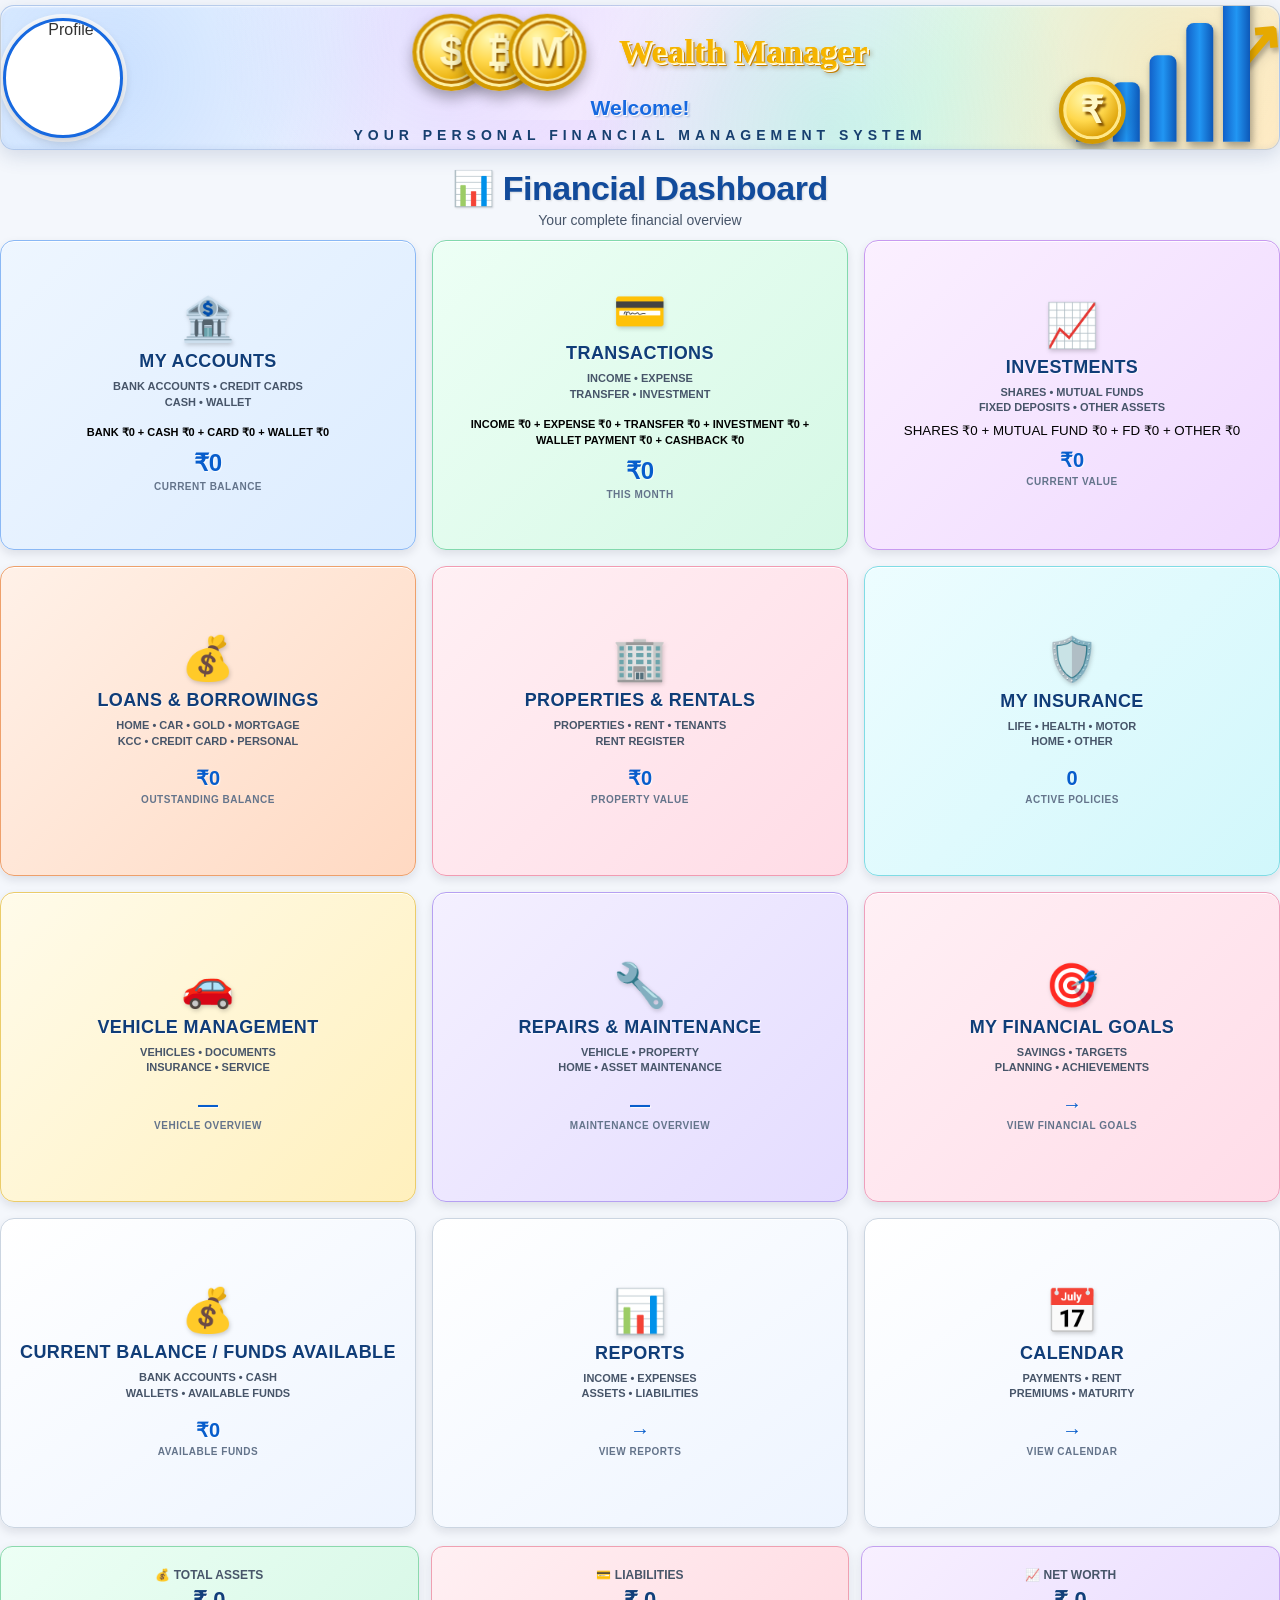
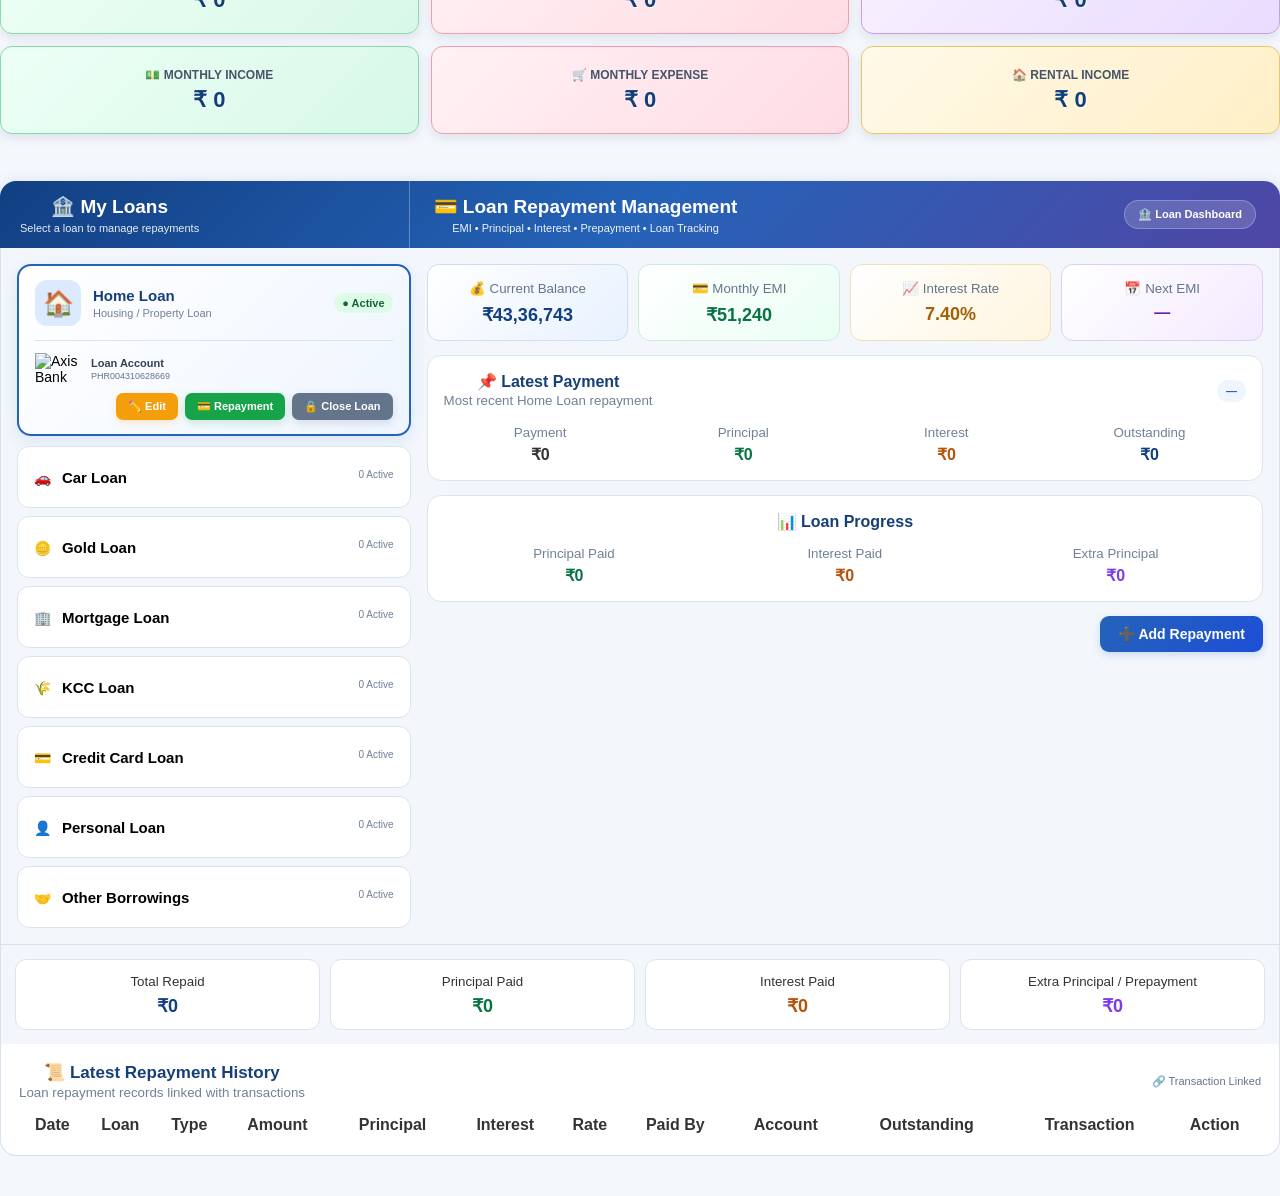
==== index.html @ 43cf67af "Fix fixed deposit transaction flow and investment UI" ====
<!DOCTYPE html>
<html lang="en">
<head>
    <meta charset="UTF-8">
    <meta name="viewport" content="width=device-width, initial-scale=1.0">
    <title>SBM Wealth Manager</title>
    <link rel="stylesheet" href="css/style.css">

    <style id="final-loan-repayment-alignment">

/* =====================================================
   FINAL LOAN REPAYMENT FORM ALIGNMENT
   ===================================================== */

#repaymentFormGrid {
    display: grid !important;
    grid-template-columns: repeat(6, minmax(0, 1fr)) !important;
    column-gap: 22px !important;
    row-gap: 18px !important;
    width: 100% !important;
    align-items: end !important;
}


/* ---------- ALL FIELDS ---------- */

#repaymentFormGrid > .loan-form-field {
    width: 100% !important;
    min-width: 0 !important;
}


/* ---------- LABEL ---------- */

#repaymentFormGrid > .loan-form-field label {
    display: block !important;
    margin-bottom: 7px !important;
    font-size: 15px !important;
    font-weight: 700 !important;
    color: #173b70 !important;
    white-space: nowrap !important;
}


/* ---------- INPUT + SELECT ---------- */

#repaymentFormGrid > .loan-form-field input,
#repaymentFormGrid > .loan-form-field select {
    width: 100% !important;
    min-height: 40px !important;
    height: 40px !important;
    box-sizing: border-box !important;
    padding: 7px 10px !important;
    font-size: 14px !important;
    border: 1px solid #b9c7d8 !important;
    border-radius: 6px !important;
    background: #ffffff !important;
}


/* =====================================================
   ROW 1
   Loan | Payment Date | EMI Due Date
   ===================================================== */

#repaymentFormGrid > .loan-form-field:nth-child(1) {
    grid-column: 1 / span 2 !important;
}

#repaymentFormGrid > .loan-form-field:nth-child(2) {
    grid-column: 3 / span 2 !important;
}

#repaymentFormGrid > .loan-form-field:nth-child(3) {
    grid-column: 5 / span 2 !important;
}


/* =====================================================
   ROW 2
   Payment Type | Amount | Paid From
   ===================================================== */

#repaymentFormGrid > .loan-form-field:nth-child(4) {
    grid-column: 1 / span 2 !important;
}

#repaymentFormGrid > .loan-form-field:nth-child(5) {
    grid-column: 3 / span 2 !important;
}

#repaymentFormGrid > .loan-form-field:nth-child(6) {
    grid-column: 5 / span 2 !important;
}


/* =====================================================
   ROW 3
   Paid By | Reference / Cheque No.
   ===================================================== */

#repaymentFormGrid > .loan-form-field:nth-child(7) {
    grid-column: 1 / span 2 !important;
}

#repaymentFormGrid > .loan-form-field:nth-child(8) {
    grid-column: 3 / span 2 !important;
}


/* =====================================================
   MOBILE
   ===================================================== */

@media (max-width: 900px) {

    #repaymentFormGrid {
        grid-template-columns: 1fr 1fr !important;
    }

    #repaymentFormGrid > .loan-form-field {
        grid-column: span 1 !important;
    }

}

</style>

</head>

<body>

    <div class="container">

<!-- ========================================= -->
<!-- MASTER SIDEBAR -->
<!-- ========================================= -->

<aside class="master-sidebar">

    <!-- LOGO / BRAND -->
    <div class="sidebar-brand">

        <div class="sidebar-logo sbm-sidebar-coins">

    <div class="sbm-coin sbm-s-coin">
        <span>$</span>
    </div>

    <div class="sbm-coin sbm-b-coin">
        <span>₿</span>
    </div>

    <div class="sbm-coin sbm-m-coin">
        <span>M</span>
        <b>↗</b>
    </div>

</div>

<div class="sidebar-title">
    WEALTH MANAGER
</div>

<div
    id="sidebarWelcomeMessage"
    class="sidebar-welcome">
    Welcome
</div>

<div class="sidebar-subtitle">
    Your Personal Financial Management System
</div>

    </div>


<!-- ========================================= -->
<!-- MASTER SIDEBAR NAVIGATION -->
<!-- ========================================= -->

<nav class="sidebar-navigation">

    <button
        type="button"
        class="sidebar-menu-item active"
        data-section="dashboard">
        🏠
        <span>Dashboard</span>
    </button>


    <button
        type="button"
        class="sidebar-menu-item"
        data-section="transactions">
        💳
        <span>Transactions</span>
    </button>


    <button
        type="button"
        class="sidebar-menu-item"
        data-section="properties">
        🏢
        <span>Properties & Rentals</span>
    </button>


    <button
        type="button"
        class="sidebar-menu-item"
        data-section="accounts">
        🏦
        <span>My Accounts</span>
    </button>


    <button
        type="button"
        class="sidebar-menu-item"
        data-section="investments">
        📈
        <span>Investments</span>
    </button>

<button type="button" class="sidebar-menu-item" data-section="loans">
    💰
    <span>Loans & Borrowings</span>
</button>

    <button
        type="button"
        class="sidebar-menu-item"
        data-section="insurance">
        🛡️
        <span>My Insurance</span>
    </button>


    <button
    type="button"
    class="sidebar-menu-item"
    data-section="vehicles">
    🚗
    <span>Vehicle Management</span>
</button>

<!-- ================================= -->
<!-- MY FINANCIAL GOALS -->
<!-- ================================= -->

<button
    type="button"
    class="sidebar-menu-item"
    data-section="financialGoals">
    🎯
    <span>My Financial Goals</span>
</button>


<button
    type="button"
    class="sidebar-menu-item"
    data-section="repairs">
    🔧
    <span>Repairs & Maintenance</span>
</button>


<!-- ================================= -->
<!-- CURRENT BALANCE / FUNDS AVAILABLE -->
<!-- ================================= -->

<button
    type="button"
    class="sidebar-menu-item"
    data-section="fundsAvailable">
    💰
    <span>Current Balance / Funds Available</span>
</button>


    <button
        type="button"
        class="sidebar-menu-item"
        data-section="reports">
        📊
        <span>Reports</span>
    </button>


    <button
        type="button"
        class="sidebar-menu-item"
        data-section="calendar">
        📅
        <span>Calendar</span>
    </button>


    <button
        type="button"
        class="sidebar-menu-item"
        data-section="settings">
        ⚙️
        <span>Settings</span>
    </button>


    <button
        type="button"
        class="sidebar-menu-item"
        data-section="profile">
        👤
        <span>Profile</span>
    </button>


    <button
        type="button"
        class="sidebar-menu-item"
        data-section="logout">
        🚪
        <span>Logout</span>
    </button>

</nav>

    <!-- DEVELOPER BRANDING -->
    <div class="sidebar-developer-branding">

        <img
            src="assets/sbm-profile.jpg"
            alt="Dr. S.B. Mishra"
            class="sidebar-developer-photo"
        >

        <div class="sidebar-developer-name">
            Developed by
        </div>

        <div class="sidebar-developer-name">
            Dr. S.B. Mishra
        </div>

        <div class="sidebar-developer-contact">
            AG-II, SGSITS, Indore-8982086150
        </div>

    </div>

</aside>


<!-- ===============================
     SBM WEALTH MANAGER HEADER
================================ -->

<div class="dashboard-profile-header">

    <!-- LEFT : USER PHOTO -->
    <div class="dashboard-user-area">
        <img
            id="dashboardUserProfilePhoto"
            class="dashboard-user-photo"
            alt="Profile">
    </div>


    <!-- CENTER : SBM LOGO + WELCOME -->
    <div class="dashboard-profile-text">

        <div class="sbm-brand-row">

            <div class="sbm-coin sbm-s-coin">
                <span>$</span>
            </div>

            <div class="sbm-coin sbm-b-coin">
                <span>₿</span>
            </div>

            <div class="sbm-coin sbm-m-coin">
                <span>M</span>
                <b>↗</b>
            </div>

            <span class="dashboard-manager-title">
                Wealth Manager
            </span>

        </div>

        <h2 id="dashboardWelcomeText">
            Welcome!
        </h2>

        <div class="dashboard-tagline">
            YOUR PERSONAL FINANCIAL MANAGEMENT SYSTEM
        </div>

    </div>


    <!-- RIGHT : FINANCIAL GROWTH GRAPHIC -->
    <div class="dashboard-financial-graphic">

        <div class="financial-arrow">↗</div>

        <div class="financial-bars">
            <span class="f-bar f-bar-1"></span>
            <span class="f-bar f-bar-2"></span>
            <span class="f-bar f-bar-3"></span>
            <span class="f-bar f-bar-4"></span>
            <span class="f-bar f-bar-5"></span>
        </div>

        <div class="financial-rupee">₹</div>

    </div>

</div>

<!-- ===============================
     TRANSACTIONS MODULE
=============================== -->

<section
    id="transactionsSection"
    class="transactions-section"
    style="display: none;">

<div class="back-to-dashboard-wrapper">
    <button type="button" class="back-to-dashboard-button">
        ← Back to Dashboard
    </button>
</div>

    <div class="transactions-module-header">

        <div>
            <h2>💳 Transactions</h2>
            <p>Income • Expenses • Transfers • Investments</p>
        </div>

    </div>

<!-- ===============================
   ADD TRANSACTION FORM
=============================== -->

<div
    id="transactionFormContainer"
    style="display: none;">

 <form id="transactionForm">

    <!-- =========================================
         MASTER TRANSACTION ENTRY GRID
         ========================================= -->

    <div class="transaction-grid-wrapper">

        <table class="transaction-entry-table">

            <thead>

                <tr>

                    <th>📅 Date</th>

                    <th>🔘 Type</th>

                    <th>📂 Category</th>

                    <th>👤 Party / Merchant / Person</th>

                    <th>📈 Investment / Asset</th>

                    <th>💰 Amount</th>

                    <th>🏦 From Account</th>

                    <th>🏦 To Account</th>

                    <th>💳 Payment Method</th>

                    <th>🔗 Linked Module</th>

                    <th>📝 Notes</th>

                    <th>⚙️ Action</th>

                </tr>

            </thead>


            <tbody id="transactionEntryBody">

                <!-- =================================
                     FIRST TRANSACTION ROW
                     ================================= -->

                <tr class="transaction-entry-row">

                    <!-- DATE -->

                    <td>

                        <input
                            type="date"
                            class="transaction-date"
                            required>

                    </td>


    <!-- =========================================
     TRANSACTION TYPE
     ========================================= -->

<td>

    <div
        class="transaction-type-wrapper"
        style="
            display: flex;
            flex-direction: column;
            align-items: stretch;
            gap: 6px;
        ">


        <!-- TRANSACTION TYPE -->

        <select
            class="transaction-type"
            required>

            <option value="">
                Select Type
            </option>

            <option value="income">
                💵 Income
            </option>

            <option value="expense">
                🛒 Expense
            </option>

            <option value="investment">
                📈 Investment
            </option>

            <option value="transfer">
                🔄 Transfer
            </option>

            <option value="wallet_payment">
                👛 Wallet Payment
            </option>

            <option value="cashback">
                🎁 Cashback
            </option>

            <!-- =================================
                 ADD NEW TRANSACTION TYPE
                 ================================= -->

            <option value="__add_new_transaction_type__">
                ➕ Add New Type
            </option>

        </select>


<!-- =================================
     ADD NEW TRANSACTION TYPE FORM
     ================================= -->

<div
    class="transaction-type-inline-form"
    style="
        display: none;
        padding: 10px;
        background: #ffffff;
        border: 1px solid #cbd5e1;
        border-radius: 8px;
        box-shadow: 0 3px 10px rgba(0,0,0,0.12);
    ">


    <!-- HEADING -->

    <div
        style="
            font-weight: 700;
            margin-bottom: 10px;
        ">

        ➕ Add New Transaction Type

    </div>


    <!-- TYPE NAME -->

    <input
        type="text"
        class="new-transaction-type-name"
        placeholder="Enter new transaction type"
        autocomplete="off"
        style="
            width: 100%;
            padding: 7px 8px;
            box-sizing: border-box;
            border: 1px solid #cbd5e1;
            border-radius: 6px;
        ">


    <!-- =================================
         ACCOUNTING BEHAVIOR
         ================================= -->

    <select
        class="new-transaction-type-behavior"
        style="
            width: 100%;
            margin-top: 8px;
            padding: 7px 8px;
            box-sizing: border-box;
            border: 1px solid #cbd5e1;
            border-radius: 6px;
        ">

        <option value="">
            Select Behavior
        </option>

        <option value="money_in_non_income">
            💰 Money In / Non-Income
        </option>

        <option value="money_out_non_expense">
            💸 Money Out / Non-Expense
        </option>

        <option value="liability">
            📥 Borrowing / Liability
        </option>

        <option value="receivable">
            📤 Lending / Receivable
        </option>

        <option value="holding">
            🏦 Holding
        </option>

        <option value="transfer">
            🔄 Transfer
        </option>

        <option value="adjustment">
            ⚙️ Adjustment
        </option>

    </select>


    <!-- =================================
         BUTTONS
         ================================= -->

    <div
        style="
            display: flex;
            gap: 6px;
            margin-top: 8px;
        ">


        <button
            type="button"
            class="save-inline-transaction-type">

            💾 Save

        </button>


        <button
            type="button"
            class="cancel-inline-transaction-type">

            ❌ Cancel

        </button>


    </div>

</div>
                    <!-- CATEGORY -->

                    <td>

                        <select
                             class="transaction-category">

                            <option value="">
                                Select Category
                            </option>

                        </select>

                        
    <!-- VEHICLE SELECTION -->

<select
    class="transaction-vehicle"
    style="
        display: none;
        width: 100%;
        margin-top: 6px;
        padding: 7px 8px;
        border: 1px solid #cbd5e1;
        border-radius: 6px;
        box-sizing: border-box;
        font-size: 13px;
    ">

    <option value="">
        🚗 Select Vehicle
    </option>

</select>
                    </td>


 <!-- =================================
     PARTY / MERCHANT / PERSON
     ================================= -->

<td>

    <div class="transaction-party-wrapper">

        <div class="transaction-party-input-wrapper">

            <input
                type="text"
                class="transaction-party"
                placeholder="Party / Merchant / Person"
                autocomplete="off">

            <div
                class="party-suggestions"
                style="display: none;">
            </div>

        </div>


        <button
            type="button"
            class="add-party-button"
            title="Add New Party">
            ➕
        </button>

    </div>

</td>

<!-- =================================
     INVESTMENT / ASSET
================================= -->

<td class="investment-asset-cell">

    <div class="transaction-investment-wrapper">

        <input
            type="text"
            class="transaction-investment"
            placeholder="Investment / Asset"
            autocomplete="off">

        <div
            class="investment-suggestions"
            style="display: none;">
        </div>

    </div>

</td>

                    <!-- AMOUNT -->

                    <td>

                        <input
                            type="number"
                            class="transaction-amount"
                            min="0"
                            step="0.01"
                            placeholder="₹ 0.00"
                            required>

                    </td>


                    <!-- FROM ACCOUNT -->

                    <td>

                        <select
                            class="transaction-from-account">

                            <option value="">
                                From Account
                            </option>

                        </select>

                    </td>


                    <!-- TO ACCOUNT -->

                    <td>

                        <select
                            class="transaction-to-account">

                            <option value="">
                                To Account
                            </option>

                        </select>

                    </td>


                    <!-- PAYMENT METHOD -->

                    <td>

                        <select
                            class="transaction-payment-method">

                            <option value="">
                                Payment Method
                            </option>

                            <option value="bank_transfer">
                                🏦 Bank Transfer
                            </option>

                            <option value="upi">
                                📱 UPI
                            </option>

                            <option value="cash">
                                💵 Cash
                            </option>

                            <option value="credit_card">
                                💳 Credit Card
                            </option>

                            <option value="debit_card">
                                💳 Debit Card
                            </option>

                            <option value="cheque">
                                🧾 Cheque
                            </option>

                            <option value="wallet">
                                👛 Wallet
                            </option>

                        </select>

                    </td>


                    <!-- LINKED MODULE -->

                    <td>

                        <select
                            class="transaction-linked-module">

                            <option value="">
                                None
                            </option>

                            <option value="home_loan">
                                🏠 Home Loan
                            </option>

                            <option value="fixed_deposit">
                                🏦 Fixed Deposit
                            </option>

                            <option value="shares">
                                📈 Shares
                            </option>

                            <option value="sip">
                                📊 SIP / Mutual Fund
                            </option>

                            <option value="rental">
                                🏠 Rental
                            </option>

                            <option value="credit_card">
                                💳 Credit Card
                            </option>

                        </select>

                    </td>


                    <!-- NOTES -->

                    <td>

                        <input
                            type="text"
                            class="transaction-notes"
                            placeholder="Notes">

                    </td>


                    <!-- ACTION -->

                    <td>

                        <div class="transaction-row-actions">

                            <button
                                type="button"
                                class="edit-transaction-button"
                                title="Edit">
                                ✏️
                            </button>

                            <button
                                type="button"
                                class="delete-transaction-button"
                                title="Delete">
                                🗑️
                            </button>

                        </div>

                    </td>

                </tr>

            </tbody>

        </table>

    </div>


  <!-- =========================================
         ADD NEW ENTRY
  ========================================= -->

    <div class="transaction-entry-controls">

        <button
            type="button"
            id="newTransactionEntryButton">
            ➕ New Entry
        </button>

    </div>


    <!-- =========================================
         ADD NEW CATEGORY
         ========================================= -->

    <div class="transaction-category-controls">

        <button
            type="button"
            id="addCategoryButton">
            ➕ Add New Category
        </button>

    </div>


  <!-- =========================================
     ADD NEW CATEGORY FORM
     ========================================= -->

<div
    id="categoryFormContainer"
    style="display: none;">

    <div class="form-group">

        <label for="newCategoryName">
            📂 Category Name
        </label>

        <input
            type="text"
            id="newCategoryName"
            placeholder="Enter category name">

    </div>


    <div class="form-group">

        <label for="newCategoryType">
            🔘 Transaction Type
        </label>

        <select id="newCategoryType">

            <option value="">
                Select Transaction Type
            </option>

            <option value="income">
                💵 Income
            </option>

            <option value="expense">
                🛒 Expense
            </option>

            <option value="investment">
                📈 Investment
            </option>

            <option value="transfer">
                🔄 Transfer
            </option>

            <option value="wallet_payment">
                👛 Wallet Payment
            </option>

            <option value="cashback">
                🎁 Cashback
            </option>

            <!-- =================================
                 CUSTOM TRANSACTION TYPES
                 ================================= -->

            <!--
                Custom Transaction Types
                JavaScript से यहाँ add होंगे
            -->

        </select>

    </div>


    <div class="form-actions">

        <button
            type="button"
            id="saveCategoryButton">

            💾 Save Category

        </button>


        <button
            type="button"
            id="cancelCategoryButton">

            ❌ Cancel

        </button>

    </div>

</div>

 <!-- =========================================
     ADD NEW TRANSACTION TYPE FORM
     ========================================= -->

<div
    id="transactionTypeFormContainer"
    style="
        display: none;
        position: fixed;
        top: 90px;
        right: 25px;
        width: 320px;
        padding: 18px;
        background: #ffffff;
        border: 1px solid #cbd5e1;
        border-radius: 12px;
        box-shadow: 0 8px 25px rgba(0,0,0,0.18);
        z-index: 9999;
        box-sizing: border-box;
    ">


    <!-- HEADING -->

    <h3
        style="
            margin: 0 0 15px 0;
            font-size: 18px;
            font-weight: 700;
        ">

        ➕ Add New Transaction Type

    </h3>


    <!-- INPUT -->

    <div class="form-group">

        <label
            for="newTransactionTypeName"
            style="
                display: block;
                margin-bottom: 7px;
                font-weight: 600;
            ">

            Transaction Type Name

        </label>


        <input
            type="text"
            id="newTransactionTypeName"
            placeholder="Enter new transaction type"
            autocomplete="off"
            style="
                width: 100%;
                padding: 9px 10px;
                border: 1px solid #cbd5e1;
                border-radius: 7px;
                box-sizing: border-box;
            ">

    </div>


    <!-- BUTTONS -->

    <div
        class="form-actions"
        style="
            display: flex;
            gap: 10px;
            margin-top: 15px;
        ">


        <button
            type="button"
            id="saveTransactionTypeButton">

            💾 Save Type

        </button>


        <button
            type="button"
            id="cancelTransactionTypeButton">

            ❌ Cancel

        </button>


    </div>


</div>

    <!-- =========================================
     TRANSACTION HISTORY
     ========================================= -->

<section
    id="transactionHistorySection"
    class="transaction-history-section">

    <div class="transaction-history-header">

        <h2>
            📋 Transaction History
        </h2>

        <span id="transactionHistoryCount">
            0 Transactions
        </span>

    </div>


    <div class="transaction-history-table-wrapper">

        <table
            class="transaction-history-table">

            <thead>

                <tr>

                    <th>📅 Date</th>

                    <th>🔘 Type</th>

                    <th>📂 Category</th>

                    <th>👤 Party / Merchant / Person</th>

                    <th>📈 Investment / Asset</th>

                    <th>💰 Amount</th>

                    <th>🏦 From Account</th>

                    <th>🏦 To Account</th>

                    <th>💳 Payment Method</th>

                    <th>🔗 Linked Module</th>

                    <th>📝 Notes</th>
                    
                    <th>⚙️ Action</th>

                </tr>

            </thead>


            <tbody id="transactionHistoryBody">

            </tbody>

        </table>


        <div
            id="noTransactionHistoryMessage"
            class="no-transaction-history-message">

            अभी कोई Transaction Saved नहीं है।

        </div>

    </div>

</section>

    <!-- =========================================
     ADD NEW PARTY FORM
     ========================================= -->

<div
    id="partyFormContainer"
    style="display: none;">

    <div class="form-group">

        <label for="newPartyName">
            👤 Party / Merchant / Person Name
        </label>

        <input
            type="text"
            id="newPartyName"
            placeholder="Enter party / merchant / person name">

    </div>


    <div class="form-group">

        <label for="newPartyType">
            🔘 Party Type
        </label>

        <select id="newPartyType">

            <option value="">
                Select Party Type
            </option>

            <option value="person">
                👤 Person
            </option>

            <option value="merchant">
                🛒 Merchant
            </option>

            <option value="company">
                🏢 Company
            </option>

            <option value="tenant">
                🏠 Tenant
            </option>

            <option value="family">
                👨‍👩‍👧 Family Member
            </option>

            <option value="bank">
                🏦 Bank / Financial Institution
            </option>

            <option value="other">
                📌 Other
            </option>

        </select>

    </div>


    <div class="form-group">

        <label for="newPartyNotes">
            📝 Notes
        </label>

        <input
            type="text"
            id="newPartyNotes"
            placeholder="Optional notes">

    </div>


    <div class="form-actions">

        <button
            type="button"
            id="savePartyButton">
            💾 Save Party
        </button>

        <button
            type="button"
            id="cancelPartyButton">
            ❌ Cancel
        </button>

    </div>

</div>

    <!-- =========================================
         FORM ACTIONS
         ========================================= -->

    <div class="transaction-main-actions">

        <button
            type="submit"
            id="saveAllTransactionsButton">
            💾 Save All Transactions
        </button>

        <button
            type="button"
            id="cancelTransactionButton">
            ❌ Cancel
        </button>

        
    </div>

</form>

</div>

</section>

<!-- =========================================================
     MASTER DASHBOARD — INFOGRAPHIC MODULE CARDS
     ========================================================= -->

<div id="masterDashboard" class="master-dashboard">

    <div class="master-dashboard-header">
        <h1>📊 Financial Dashboard</h1>
        <p>Your complete financial overview</p>
    </div>


    <div class="master-module-grid">

        <!-- ACCOUNTS -->
        <button type="button"
                class="master-module-card"
                data-section="accounts">

            <div class="module-big-icon">🏦</div>

            <div class="module-card-title">
                MY ACCOUNTS
            </div>

            <div class="module-card-subtitle">
                BANK ACCOUNTS • CREDIT CARDS<br>
                CASH • WALLET
            </div>

<!-- Compact Account Summary -->
<div
    class="account-dashboard-summary"
    id="dashboardAccountsSummary">

    <span id="dashboardAccountsCompactValue">
        BANK ₹0 + CASH ₹0 + CARD ₹0 + WALLET ₹0
    </span>

</div>

<!-- Total Balance -->
<div
    class="module-card-value account-dashboard-total"
    id="dashboardAccountsBalance">

    ₹0

</div>

<div class="module-card-label">
    CURRENT BALANCE
</div>
        </button>


        <!-- TRANSACTIONS -->
        <button type="button"
                class="master-module-card"
                data-section="transactions">

            <div class="module-big-icon">💳</div>

            <div class="module-card-title">
                TRANSACTIONS
            </div>

            <div class="module-card-subtitle">
                INCOME • EXPENSE<br>
                TRANSFER • INVESTMENT
            </div>

<div
    class="transaction-dashboard-summary"
    id="dashboardTransactionsSummary">

    <span id="dashboardTransactionsCompactValue">
        INCOME ₹0 + EXPENSE ₹0 + TRANSFER ₹0 + INVESTMENT ₹0 + WALLET PAYMENT ₹0 + CASHBACK ₹0
    </span>

</div>

<div class="module-card-value transaction-dashboard-total" id="dashboardTransactionsValue">
    ₹0
</div>

<div class="module-card-label">
    THIS MONTH
</div>

        </button>


        <!-- INVESTMENTS -->
        <button type="button"
                class="master-module-card"
                data-section="investments">

            <div class="module-big-icon">📈</div>

            <div class="module-card-title">
                INVESTMENTS
            </div>

            <div class="module-card-subtitle">
                SHARES • MUTUAL FUNDS<br>
                FIXED DEPOSITS • OTHER ASSETS
            </div>

            <div
    class="investment-dashboard-summary"
    id="dashboardInvestmentsCompactValue">
    SHARES ₹0 + MUTUAL FUND ₹0 + FD ₹0 + OTHER ₹0
</div>

<div
    class="module-card-value"
    id="dashboardInvestmentsValue">
    ₹0
</div>

            <div class="module-card-label">
                CURRENT VALUE
            </div>

        </button>

<!-- LOANS & BORROWINGS -->
<button
    type="button"
    class="master-module-card"
    data-section="loans">

    <div class="module-big-icon">💰</div>

    <div class="module-card-title">
        LOANS & BORROWINGS
    </div>

    <div class="module-card-subtitle">
        HOME • CAR • GOLD • MORTGAGE<br>
        KCC • CREDIT CARD • PERSONAL
    </div>

    <div class="module-card-value"
         id="dashboardLoansValue">
        ₹0
    </div>

    <div class="module-card-label">
        OUTSTANDING BALANCE
    </div>

</button>

        <!-- PROPERTIES -->
        <button type="button"
                class="master-module-card"
                data-section="properties">

            <div class="module-big-icon">🏢</div>

            <div class="module-card-title">
                PROPERTIES & RENTALS
            </div>

            <div class="module-card-subtitle">
                PROPERTIES • RENT • TENANTS<br>
                RENT REGISTER
            </div>

            <div class="module-card-value"
                 id="dashboardPropertyValue">
                ₹0
            </div>

            <div class="module-card-label">
                PROPERTY VALUE
            </div>

        </button>


        <!-- INSURANCE -->
        <button type="button"
                class="master-module-card"
                data-section="insurance">

            <div class="module-big-icon">🛡️</div>

            <div class="module-card-title">
                MY INSURANCE
            </div>

            <div class="module-card-subtitle">
                LIFE • HEALTH • MOTOR<br>
                HOME • OTHER
            </div>

            <div class="module-card-value"
                 id="dashboardInsuranceValue">
                0
            </div>

            <div class="module-card-label">
                ACTIVE POLICIES
            </div>

        </button>


        <!-- VEHICLES -->
        <button type="button"
                class="master-module-card"
                data-section="vehicles">

            <div class="module-big-icon">🚗</div>

            <div class="module-card-title">
                VEHICLE MANAGEMENT
            </div>

            <div class="module-card-subtitle">
                VEHICLES • DOCUMENTS<br>
                INSURANCE • SERVICE
            </div>

            <div class="module-card-value">
                —
            </div>

            <div class="module-card-label">
                VEHICLE OVERVIEW
            </div>

        </button>


        <!-- REPAIRS -->
        <button type="button"
                class="master-module-card"
                data-section="repairs">

            <div class="module-big-icon">🔧</div>

            <div class="module-card-title">
                REPAIRS & MAINTENANCE
            </div>

            <div class="module-card-subtitle">
                VEHICLE • PROPERTY<br>
                HOME • ASSET MAINTENANCE
            </div>

            <div class="module-card-value">
                —
            </div>

            <div class="module-card-label">
                MAINTENANCE OVERVIEW
            </div>

        </button>



<!-- ========================================= -->
<!-- MY FINANCIAL GOALS -->
<!-- ========================================= -->

<button type="button"
        class="master-module-card"
        data-section="financialGoals">

    <div class="module-big-icon">🎯</div>

    <div class="module-card-title">
        MY FINANCIAL GOALS
    </div>

    <div class="module-card-subtitle">
        SAVINGS • TARGETS<br>
        PLANNING • ACHIEVEMENTS
    </div>

    <div class="module-card-value">
        →
    </div>

    <div class="module-card-label">
        VIEW FINANCIAL GOALS
    </div>

</button>

<!-- ========================================= -->
<!-- CURRENT BALANCE / FUNDS AVAILABLE -->
<!-- ========================================= -->

<button type="button"
        class="master-module-card"
        data-section="fundsAvailable">

    <div class="module-big-icon">💰</div>

    <div class="module-card-title">
        CURRENT BALANCE / FUNDS AVAILABLE
    </div>

    <div class="module-card-subtitle">
        BANK ACCOUNTS • CASH<br>
        WALLETS • AVAILABLE FUNDS
    </div>

<div
    class="module-card-value"
    id="dashboardFundsAvailableValue">
    ₹0
</div>

<div class="module-card-label">
    AVAILABLE FUNDS
</div>

</button>

        <!-- REPORTS -->
        <button type="button"
                class="master-module-card"
                data-section="reports">

            <div class="module-big-icon">📊</div>

            <div class="module-card-title">
                REPORTS
            </div>

            <div class="module-card-subtitle">
                INCOME • EXPENSES<br>
                ASSETS • LIABILITIES
            </div>

            <div class="module-card-value">
                →
            </div>

            <div class="module-card-label">
                VIEW REPORTS
            </div>

        </button>


        <!-- CALENDAR -->
        <button type="button"
                class="master-module-card"
                data-section="calendar">

            <div class="module-big-icon">📅</div>

            <div class="module-card-title">
                CALENDAR
            </div>

            <div class="module-card-subtitle">
                PAYMENTS • RENT<br>
                PREMIUMS • MATURITY
            </div>

            <div class="module-card-value">
                →
            </div>

            <div class="module-card-label">
                VIEW CALENDAR
            </div>

        </button>

    </div>


    <!-- FINANCIAL SUMMARY -->
    <div class="master-financial-summary">

        <div class="master-summary-card">
            <span>💰 TOTAL ASSETS</span>
            <strong id="totalAssetsAmount">₹ 0</strong>
        </div>

        <div class="master-summary-card">
            <span>💳 LIABILITIES</span>
            <strong id="totalLiabilitiesAmount">₹ 0</strong>
        </div>

        <div class="master-summary-card">
            <span>📈 NET WORTH</span>
            <strong id="netWorthAmount">₹ 0</strong>
        </div>

        <div class="master-summary-card">
            <span>💵 MONTHLY INCOME</span>
            <strong id="monthlyIncomeAmount">₹ 0</strong>
        </div>

        <div class="master-summary-card">
            <span>🛒 MONTHLY EXPENSE</span>
            <strong id="monthlyExpensesAmount">₹ 0</strong>
        </div>

        <div class="master-summary-card">
            <span>🏠 RENTAL INCOME</span>
            <strong id="rentalIncomeAmount">₹ 0</strong>
        </div>

    </div>

</div>

<!-- ========================================= -->
<!-- VEHICLE MANAGEMENT MODULE -->
<!-- ========================================= -->

<section id="vehiclesSection"
         class="vehicles-section"
         style="display: none;">

    <div class="back-to-dashboard-wrapper">

    <!-- BACK TO DASHBOARD -->

    <button type="button"
            class="back-to-dashboard-button">
        ← Back to Dashboard
    </button>


    <!-- BACK TO VEHICLE MANAGEMENT -->

    <button type="button"
            id="backToVehicleManagementButton"
            class="back-to-vehicle-management-button"
            style="display: none;">
        ← Back to Vehicle Management
    </button>

</div>

    <div class="section-header vehicles-section-header">

        <div class="section-title-area">

            <h2>🚗 Vehicle Management</h2>

            <p>
                Manage vehicles, documents, insurance,
                service & expenses
            </p>

        </div>

        <div class="section-header-buttons">

            <button type="button"
                    id="vehicleSummaryButton"
                    class="section-summary-button">
                📊 Vehicle Summary
            </button>

            <button type="button"
                    id="addVehicleButton"
                    class="add-module-button">
                ➕ Add Vehicle
            </button>

            <button type="button"
                    id="viewAllVehiclesButton"
                    class="view-module-button">
                View All Vehicles →
            </button>

        </div>

    </div>

    <!-- VEHICLE SUMMARY -->

    <div id="vehicleSummary"
         class="vehicle-summary"
         style="display: none;">

    </div>


    <!-- VEHICLE CARDS -->

<div id="vehicleTypeGrid"
     class="vehicle-type-grid">

     <!-- ================= BIKE / TWO WHEELER SUMMARY ================= -->

<div class="vehicle-detail-card vehicle-summary-card bike-summary-card">

    <!-- CARD HEADER -->
    <div class="vehicle-card-header">

        <div class="vehicle-card-icon">
            🏍️
        </div>

        <div class="vehicle-card-heading">

            <div class="vehicle-type-title">
                BIKE / TWO WHEELER
            </div>

            <div class="vehicle-type-subtitle">
                Motorcycle • Scooter • Moped
            </div>

        </div>

        <div class="vehicle-summary-total">

            <span>
                🏍️ Total Vehicles
            </span>

            <strong id="bikeTotalVehicles">
                0
            </strong>

        </div>

    </div>


    <!-- SUMMARY METRICS -->
    <div class="vehicle-metrics-grid">

        <div class="vehicle-metric">
            <span>💰 Total Purchase Cost</span>
            <strong id="bikeTotalPurchaseCost">
                ₹0
            </strong>
        </div>


        <div class="vehicle-metric">
            <span>🛡️ Total Current Value</span>
            <strong id="bikeTotalCurrentValue">
                ₹0
            </strong>
        </div>


        <div class="vehicle-metric">
            <span>🔧 Operational Expense</span>
            <strong id="bikeTotalOperationalExpense">
                ₹0
            </strong>
        </div>


        <div class="vehicle-metric">
            <span>📅 Latest Purchase</span>
            <strong id="bikeLatestPurchaseDate">
                —
            </strong>
        </div>


        <div class="vehicle-metric">
            <span>📄 Nearest RC Expiry</span>
            <strong id="bikeNearestRCExpiry">
                —
            </strong>
        </div>


        <div class="vehicle-metric">
            <span>☂️ Insurance Due</span>
            <strong id="bikeInsuranceDue">
                —
            </strong>
        </div>

    </div>


    <!-- VEHICLE DETAILS TABLE -->
    <div class="vehicle-summary-table-wrapper">

        <table class="vehicle-summary-table">

            <thead>

                <tr>

                    <th>#</th>

                    <th>
                        Make & Model
                    </th>

                    <th>
                        Registration
                    </th>

                    <th>
                        Purchase On
                    </th>

                    <th>
                        RC Valid Upto
                    </th>

                    <th>
                        Insurance Upto
                    </th>

                    <th>
                        Renewal Due
                    </th>

                    <th>
                        Service Due
                    </th>

                    <th>
    View Details
</th>

                </tr>

            </thead>


            <tbody id="bikeVehicleSummaryBody">

                <tr>

                    <td colspan="8">
                        No Bike / Two Wheeler added yet.
                    </td>

                </tr>

            </tbody>

        </table>

    </div>


    <!-- MOTIVATIONAL / SAFETY QUOTE -->
    <div class="vehicle-summary-quote">

        🛣️
        <span>
            “Safe driving today means a safer journey tomorrow.”
        </span>

    </div>

</div>


    <!-- ================= CAR ================= -->

    <div class="vehicle-detail-card">

        <div class="vehicle-card-header">
            <div class="vehicle-card-icon">🚗</div>

            <div class="vehicle-card-heading">
                <div class="vehicle-type-title">CAR</div>
                <div class="vehicle-type-subtitle">
                    Personal • Family • Business
                </div>
            </div>

            <button type="button"
                    class="vehicle-view-details-button">
                View Details →
            </button>
        </div>


        <div class="vehicle-metrics-grid">

            <div class="vehicle-metric">
                <span>🚗 Total Vehicles</span>
                <strong>0</strong>
            </div>

            <div class="vehicle-metric">
                <span>📅 Purchase Date</span>
                <strong>—</strong>
            </div>

            <div class="vehicle-metric">
                <span>📄 RC Expiry</span>
                <strong>—</strong>
            </div>

            <div class="vehicle-metric">
                <span>💰 Total Cost</span>
                <strong>₹0</strong>
            </div>

            <div class="vehicle-metric">
                <span>🛡️ Total IDV</span>
                <strong>₹0</strong>
            </div>

            <div class="vehicle-metric">
                <span>☂️ Insurance Due</span>
                <strong>—</strong>
            </div>

        </div>


        <div class="vehicle-operational-expense">

            <div>
                <span>🔧 Total Operational Exp.</span>

                <small>
                    Insurance, Fuel, Maintenance, Challans, Other Exp.
                </small>
            </div>

            <strong>₹0</strong>

        </div>

    </div>

    <!-- ================= SUV / MUV ================= -->

    <div class="vehicle-detail-card">

        <div class="vehicle-card-header">
            <div class="vehicle-card-icon">🚙</div>

            <div class="vehicle-card-heading">
                <div class="vehicle-type-title">
                    SUV / MUV
                </div>

                <div class="vehicle-type-subtitle">
                    SUV • MUV • Utility
                </div>
            </div>

            <button type="button"
                    class="vehicle-view-details-button">
                View Details →
            </button>
        </div>


        <div class="vehicle-metrics-grid">

            <div class="vehicle-metric">
                <span>🚙 Total Vehicles</span>
                <strong>0</strong>
            </div>

            <div class="vehicle-metric">
                <span>📅 Purchase Date</span>
                <strong>—</strong>
            </div>

            <div class="vehicle-metric">
                <span>📄 RC Expiry</span>
                <strong>—</strong>
            </div>

            <div class="vehicle-metric">
                <span>💰 Total Cost</span>
                <strong>₹0</strong>
            </div>

            <div class="vehicle-metric">
                <span>🛡️ Total IDV</span>
                <strong>₹0</strong>
            </div>

            <div class="vehicle-metric">
                <span>☂️ Insurance Due</span>
                <strong>—</strong>
            </div>

        </div>


        <div class="vehicle-operational-expense">

            <div>
                <span>🔧 Total Operational Exp.</span>

                <small>
                    Insurance, Fuel, Maintenance, Challans, Other Exp.
                </small>
            </div>

            <strong>₹0</strong>

        </div>

    </div>


    <!-- ================= COMMERCIAL ================= -->

    <div class="vehicle-detail-card">

        <div class="vehicle-card-header">
            <div class="vehicle-card-icon">🚚</div>

            <div class="vehicle-card-heading">
                <div class="vehicle-type-title">
                    COMMERCIAL
                </div>

                <div class="vehicle-type-subtitle">
                    Goods • Transport • Business
                </div>
            </div>

            <button type="button"
                    class="vehicle-view-details-button">
                View Details →
            </button>
        </div>


        <div class="vehicle-metrics-grid">

            <div class="vehicle-metric">
                <span>🚚 Total Vehicles</span>
                <strong>0</strong>
            </div>

            <div class="vehicle-metric">
                <span>📅 Purchase Date</span>
                <strong>—</strong>
            </div>

            <div class="vehicle-metric">
                <span>📄 RC Expiry</span>
                <strong>—</strong>
            </div>

            <div class="vehicle-metric">
                <span>💰 Total Cost</span>
                <strong>₹0</strong>
            </div>

            <div class="vehicle-metric">
                <span>🛡️ Total IDV</span>
                <strong>₹0</strong>
            </div>

            <div class="vehicle-metric">
                <span>☂️ Insurance Due</span>
                <strong>—</strong>
            </div>

        </div>


        <div class="vehicle-operational-expense">

            <div>
                <span>🔧 Total Operational Exp.</span>

                <small>
                    Insurance, Fuel, Maintenance, Challans, Other Exp.
                </small>
            </div>

            <strong>₹0</strong>

        </div>

    </div>

</div>
    


    <!-- =========================================
     ADD / EDIT VEHICLE FORM
     ========================================= -->

<div id="vehicleFormContainer"
     style="display: none;">

    <div class="vehicle-form-card">

        <!-- FORM HEADER -->

        <div class="vehicle-form-header">

            <div>
                <h3>➕ Add Vehicle</h3>

                <p>
                    Add vehicle, RC and insurance details
                </p>
            </div>

        </div>

        <!-- VEHICLE PHOTO -->
<div class="vehicle-photo-upload-section">

    <div class="vehicle-photo-upload-header">
        <span>📷 Vehicle Photo</span>
        <small>Upload vehicle image</small>
    </div>

    <div class="vehicle-photo-upload-content">

        <div class="vehicle-photo-preview" id="vehicleImagePreview">
            <span>🚗</span>
            <p>No photo selected</p>
        </div>

        <div class="vehicle-photo-upload-controls">

            <label for="vehicleImageInput" class="vehicle-photo-upload-button">
                📷 Choose Photo
            </label>

            <input
                type="file"
                id="vehicleImageInput"
                accept="image/jpeg,image/png,image/webp"
                style="display:none;"
            >

            <p class="vehicle-photo-upload-hint">
                JPG, PNG or WEBP • Recommended: clear vehicle photo
            </p>

        </div>

    </div>

</div>

        <!-- =================================
             BASIC VEHICLE DETAILS
             ================================= -->

        <div class="vehicle-form-section">

            <h4>🚗 Basic Vehicle Details</h4>

            <div class="vehicle-form-grid">

                <div class="vehicle-form-field">

                    <label>
                        Registration Number *
                    </label>

                    <input
                        type="text"
                        id="vehicleRegistrationNumber"
                        placeholder="e.g. MP09BS8798"
                    >

                </div>


                <div class="vehicle-form-field">

                    <label>
                        Vehicle Type *
                    </label>

                    <select id="vehicleType">

                        <option value="">
                            Select Vehicle Type
                        </option>

                        <option value="Car">
                            🚗 Car
                        </option>

                        <option value="Bike / Two Wheeler">
                            🏍️ Bike / Two Wheeler
                        </option>

                        <option value="SUV / MUV">
                            🚙 SUV / MUV
                        </option>

                        <option value="Commercial">
                            🚚 Commercial
                        </option>

                        <option value="Other">
                            Other
                        </option>

                    </select>

                </div>


                <div class="vehicle-form-field">

                    <label>
                        Manufacturer
                    </label>

                    <input
                        type="text"
                        id="vehicleManufacturer"
                        placeholder="e.g. TVS MOTOR COMPANY LTD"
                    >

                </div>


                <div class="vehicle-form-field">

                    <label>
                        Model
                    </label>

                    <input
                        type="text"
                        id="vehicleModel"
                        placeholder="e.g. TVS RONIN"
                    >

                </div>


                <div class="vehicle-form-field">

                    <label>
                        Colour
                    </label>

                    <input
                        type="text"
                        id="vehicleColour"
                        placeholder="e.g. Pearl White"
                    >

                </div>


                <div class="vehicle-form-field">

                    <label>
                        Body Type
                    </label>

                    <input
                        type="text"
                        id="vehicleBodyType"
                        placeholder="e.g. Solo with Pillion"
                    >

                </div>


                <div class="vehicle-form-field">

                    <label>
                        Fuel Type
                    </label>

                    <input
                        type="text"
                        id="vehicleFuelType"
                        placeholder="e.g. Petrol (E20)"
                    >

                </div>


                <div class="vehicle-form-field">

                    <label>
                        Seating Capacity
                    </label>

                    <input
                        type="number"
                        id="vehicleSeatingCapacity"
                        placeholder="e.g. 2"
                    >

                </div>


                <div class="vehicle-form-field">

                    <label>
                        Cubic Capacity (CC)
                    </label>

                    <input
                        type="number"
                        step="0.01"
                        id="vehicleCubicCapacity"
                        placeholder="e.g. 225.90"
                    >

                </div>


                <div class="vehicle-form-field">

                    <label>
                        Power (BHP / kW)
                    </label>

                    <input
                        type="text"
                        id="vehiclePower"
                        placeholder="e.g. 20.11"
                    >

                </div>


                <div class="vehicle-form-field">

                    <label>
                        Wheel Base (mm)
                    </label>

                    <input
                        type="number"
                        id="vehicleWheelBase"
                        placeholder="e.g. 1357"
                    >

                </div>


                <div class="vehicle-form-field">

                    <label>
                        Unladen Weight (Kg)
                    </label>

                    <input
                        type="number"
                        id="vehicleUnladenWeight"
                        placeholder="e.g. 161"
                    >

                </div>


                <div class="vehicle-form-field">

                    <label>
                        Number of Cylinders
                    </label>

                    <input
                        type="number"
                        id="vehicleCylinders"
                        placeholder="e.g. 1"
                    >

                </div>


                <div class="vehicle-form-field">

                    <label>
                        Manufacturing Month / Year
                    </label>

                    <input
                        type="text"
                        id="vehicleManufacturingDate"
                        placeholder="MM-YYYY"
                    >

                </div>

            </div>

        </div>


        <!-- =================================
             RC DETAILS
             ================================= -->

        <div class="vehicle-form-section">

            <h4>📄 Registration Certificate (RC) Details</h4>

            <div class="vehicle-form-grid">

                <div class="vehicle-form-field">

                    <label>
                        Registration Date
                    </label>

                    <input
                        type="text"
                        id="vehicleRegistrationDate"
                        placeholder="dd-mm-yyyy"
                    >

                </div>


                <div class="vehicle-form-field">

                    <label>
                        RC Valid Till
                    </label>

                    <input
                        type="text"
                        id="vehicleRcValidTill"
                        placeholder="dd-mm-yyyy"
                    >

                </div>


                <div class="vehicle-form-field">

                    <label>
                        Chassis Number
                    </label>

                    <input
                        type="text"
                        id="vehicleChassisNumber"
                        placeholder="Enter chassis number"
                    >

                </div>


                <div class="vehicle-form-field">

                    <label>
                        Engine / Motor Number
                    </label>

                    <input
                        type="text"
                        id="vehicleEngineNumber"
                        placeholder="Enter engine / motor number"
                    >

                </div>


                <div class="vehicle-form-field">

                    <label>
                        Owner Name
                    </label>

                    <input
                        type="text"
                        id="vehicleOwnerName"
                        placeholder="Enter owner name"
                    >

                </div>


                <div class="vehicle-form-field">

                    <label>
                        Son / Wife / Daughter of
                    </label>

                    <input
                        type="text"
                        id="vehicleOwnerRelation"
                        placeholder="C/O / S/O / W/O / D/O"
                    >

                </div>


                <div class="vehicle-form-field">

                    <label>
                        Ownership
                    </label>

                    <select id="vehicleOwnership">

                        <option value="">
                            Select Ownership
                        </option>

                        <option value="Individual">
                            Individual
                        </option>

                        <option value="Company">
                            Company
                        </option>

                        <option value="Joint">
                            Joint
                        </option>

                        <option value="Other">
                            Other
                        </option>

                    </select>

                </div>


                <div class="vehicle-form-field">

                    <label>
                        Emission Norm
                    </label>

                    <input
                        type="text"
                        id="vehicleEmissionNorm"
                        placeholder="e.g. Bharat Stage VI"
                    >

                </div>


                <div class="vehicle-form-field">

                    <label>
                        Registration Authority
                    </label>

                    <input
                        type="text"
                        id="vehicleRegistrationAuthority"
                        placeholder="e.g. Indore RTO"
                    >

                </div>


                <div class="vehicle-form-field vehicle-form-field-full">

                    <label>
                        Registered Address
                    </label>

                    <textarea
                        id="vehicleRegisteredAddress"
                        rows="3"
                        placeholder="Enter registered address"
                    ></textarea>

                </div>

            </div>

        </div>


        <!-- =================================
             PURCHASE DETAILS
             ================================= -->

        <div class="vehicle-form-section">

            <h4>💰 Purchase Details</h4>

            <div class="vehicle-form-grid">

                <div class="vehicle-form-field">

                    <label>
                        Purchase Date
                    </label>

                    <input
                        type="text"
                        id="vehiclePurchaseDate"
                        placeholder="dd-mm-yyyy"
                    >

                </div>


                <div class="vehicle-form-field">

                    <label>
                        Purchase Price
                    </label>

                    <input
                        type="number"
                        id="vehiclePurchasePrice"
                        placeholder="₹ 0"
                    >

                </div>


                <div class="vehicle-form-field">

                    <label>
                        Current Value
                    </label>

                    <input
                        type="number"
                        id="vehicleCurrentValue"
                        placeholder="₹ 0"
                    >

                </div>

            </div>

        </div>


        <!-- =================================
             INSURANCE DETAILS
             ================================= -->

        <div class="vehicle-form-section">

            <h4>🛡️ Insurance Details</h4>

            <div class="vehicle-form-grid">

                <div class="vehicle-form-field">

                    <label>
                        Insurance Company
                    </label>

                    <input
                        type="text"
                        id="vehicleInsuranceCompany"
                        placeholder="Enter insurance company"
                    >

                </div>


                <div class="vehicle-form-field">

                    <label>
                        Policy Number
                    </label>

                    <input
                        type="text"
                        id="vehicleInsurancePolicyNumber"
                        placeholder="Enter policy number"
                    >

                </div>


                <div class="vehicle-form-field">

                    <label>
                        Policy Type
                    </label>

                    <select id="vehicleInsuranceType">

                        <option value="">
                            Select Policy Type
                        </option>

                        <option value="Comprehensive">
                            Comprehensive
                        </option>

                        <option value="Third Party">
                            Third Party
                        </option>

                        <option value="Own Damage">
                            Own Damage
                        </option>

                    </select>

                </div>


                <div class="vehicle-form-field">

                    <label>
                        Policy Start Date
                    </label>

                    <input
                        type="text"
                        id="vehicleInsuranceStartDate"
                        placeholder="dd-mm-yyyy"
                    >

                </div>


                <div class="vehicle-form-field">

                    <label>
                        Policy Expiry Date
                    </label>

                    <input
                        type="text"
                        id="vehicleInsuranceExpiryDate"
                        placeholder="dd-mm-yyyy"
                    >

                </div>


                <div class="vehicle-form-field">

                    <label>
                        IDV
                    </label>

                    <input
                        type="number"
                        id="vehicleInsuranceIdv"
                        placeholder="₹ 0"
                    >

                </div>


                <div class="vehicle-form-field">

                    <label>
                        Insurance Premium
                    </label>

                    <input
                        type="number"
                        id="vehicleInsurancePremium"
                        placeholder="₹ 0"
                    >

                </div>


                <div class="vehicle-form-field">

                    <label>
                        Third Party Expiry
                    </label>

                    <input
                        type="text"
                        id="vehicleThirdPartyExpiry"
                        placeholder="dd-mm-yyyy"
                    >

                </div>
                

            </div>
            <div class="vehicle-form-field">

    <label>
        Service Due Date
    </label>

    <input
        type="text"
        id="vehicleServiceDueDate"
        placeholder="dd-mm-yyyy"
    >

</div>

        </div>


        <!-- =================================
             DOCUMENTS
             ================================= -->

        <div class="vehicle-form-section">

            <h4>📎 Documents</h4>

            <div class="vehicle-form-grid">

                <div class="vehicle-form-field">

                    <label>
                        RC Document
                    </label>

                    <input
                        type="file"
                        id="vehicleRcDocument"
                        accept=".pdf,.jpg,.jpeg,.png"
                    >

                </div>


                <div class="vehicle-form-field">

                    <label>
                        Insurance Document
                    </label>

                    <input
                        type="file"
                        id="vehicleInsuranceDocument"
                        accept=".pdf,.jpg,.jpeg,.png"
                    >

                </div>

            </div>

        </div>


        <!-- =================================
             FORM BUTTONS
             ================================= -->

        <div class="vehicle-form-actions">

            <button
                type="button"
                id="saveVehicleButton"
                class="save-vehicle-button">

                💾 Save Vehicle

            </button>


            <button
                type="button"
                id="cancelVehicleButton"
                class="cancel-vehicle-button">

                ❌ Cancel

            </button>

        </div>

    </div>

</div>


    <!-- ALL VEHICLES -->

    <div id="vehiclesListContainer"
         style="display: none;">

    </div>

</section>

<!-- ================================================== -->
<!-- REPAIR & MAINTENANCE MODULE -->
<!-- ================================================== -->

<section
    id="repairsSection"
    class="finance-section repairs-section"
    style="display: none;">

<div class="back-to-dashboard-wrapper">

    <button
        type="button"
        class="back-to-dashboard-button">

        ← Back to Dashboard

    </button>

    <button
        type="button"
        id="backToRepairFromSummary"
        class="back-to-dashboard-button"
        style="display: none;">

        ← Back to Repair & Maintenance

    </button>

</div>

    <!-- =============================== -->
    <!-- HEADER -->
    <!-- =============================== -->

    <div class="section-header vehicles-section-header">

        <div class="section-title-area">

            <h2>
                🔧 Repair & Maintenance
            </h2>

            <p>
                Manage repairs, maintenance,
                service & related expenses
            </p>

        </div>


        <div class="section-header-buttons">

            <button
                type="button"
                id="repairSummaryButton"
                class="section-summary-button">

                📊 Maintenance Summary

            </button>


            <button
                type="button"
                id="addRepairButton"
                class="add-module-button">

                ➕ Add Repair / Maintenance

            </button>


            <button
                type="button"
                id="viewAllRepairsButton"
                class="view-module-button">

                View All Records →

            </button>

        </div>

    </div>


    <!-- ========================================= -->
<!-- REPAIR & MAINTENANCE INFOGRAPHIC SUMMARY -->
<!-- ========================================= -->

<div
    id="repairSummary"
    class="repair-summary"
    style="display: none;">

    <!-- SUMMARY HEADER -->

    <div class="repair-infographic-header">

        <div>

            <h2>
                📊 Maintenance Summary
            </h2>

            <p>
                Overview of your repair,
                maintenance & service expenses
            </p>

        </div>

    </div>


    <!-- ========================================= -->
    <!-- TOP SUMMARY CARDS -->
    <!-- ========================================= -->

    <div class="repair-infographic-cards">

        <!-- TOTAL RECORDS -->

        <div class="repair-info-card repair-info-blue">

            <div class="repair-info-icon">
                🔧
            </div>

            <div
                id="repairInfoTotalRecords"
                class="repair-info-value">
                0
            </div>

            <div class="repair-info-label">
                TOTAL RECORDS
            </div>

            <div class="repair-info-subtext">
                All maintenance entries
            </div>

        </div>


        <!-- TOTAL EXPENSE -->

        <div class="repair-info-card repair-info-green">

            <div class="repair-info-icon">
                💰
            </div>

            <div
                id="repairInfoTotalExpense"
                class="repair-info-value">
                ₹0
            </div>

            <div class="repair-info-label">
                TOTAL EXPENSE
            </div>

            <div class="repair-info-subtext">
                Overall maintenance cost
            </div>

        </div>


        <!-- VEHICLE -->

        <div class="repair-info-card repair-info-pink">

            <div class="repair-info-icon">
                🚗
            </div>

            <div
                id="repairInfoVehicleRecords"
                class="repair-info-value">
                0
            </div>

            <div class="repair-info-label">
                VEHICLE
            </div>

            <div
                id="repairInfoVehicleExpense"
                class="repair-info-subtext">
                ₹0 (0%)
            </div>

        </div>


        <!-- HOME / PROPERTY -->

        <div class="repair-info-card repair-info-orange">

            <div class="repair-info-icon">
                🏠
            </div>

            <div
                id="repairInfoHomeRecords"
                class="repair-info-value">
                0
            </div>

            <div class="repair-info-label">
                HOME / PROPERTY
            </div>

            <div
                id="repairInfoHomeExpense"
                class="repair-info-subtext">
                ₹0 (0%)
            </div>

        </div>


        <!-- OTHER -->

        <div class="repair-info-card repair-info-purple">

            <div class="repair-info-icon">
                🛠️
            </div>

            <div
                id="repairInfoOtherRecords"
                class="repair-info-value">
                0
            </div>

            <div class="repair-info-label">
                OTHER
            </div>

            <div
                id="repairInfoOtherExpense"
                class="repair-info-subtext">
                ₹0 (0%)
            </div>

        </div>

    </div>


    <!-- ========================================= -->
    <!-- CHART ROW -->
    <!-- ========================================= -->

    <div class="repair-infographic-chart-row">


        <!-- EXPENSE BY CATEGORY -->

        <div class="repair-chart-card">

            <div class="repair-chart-header">

                <h3>
                    🥧 Expense by Category
                </h3>

                <p>
                    Distribution of maintenance expenses
                </p>

            </div>

            <div class="repair-chart-body">

                <canvas
                    id="repairExpenseCategoryChart">
                </canvas>

            </div>

        </div>


        <!-- MONTHLY TREND -->

        <div class="repair-chart-card">

            <div class="repair-chart-header">

                <h3>
                    📊 Monthly Maintenance Trend
                </h3>

                <p>
                    Maintenance expenses over time
                </p>

            </div>

            <div class="repair-chart-body">

                <canvas
                    id="repairMonthlyTrendChart">
                </canvas>

            </div>

        </div>


        <!-- TOP ITEMS -->

        <div class="repair-chart-card">

            <div class="repair-chart-header">

                <h3>
                    📈 Top Repair / Maintenance Items
                </h3>

                <p>
                    Highest maintenance expenses
                </p>

            </div>

            <div class="repair-chart-body">

                <canvas
                    id="repairTopItemsChart">
                </canvas>

            </div>

        </div>

    </div>


    <!-- ========================================= -->
    <!-- RECENT RECORDS + INSIGHTS -->
    <!-- ========================================= -->

    <div class="repair-infographic-bottom-row">


        <!-- RECENT RECORDS -->

        <div class="repair-infographic-panel">

            <div class="repair-panel-header">

                <div>

                    <h3>
                        📋 Recent Repair / Maintenance
                    </h3>

                    <p>
                        Latest maintenance records
                    </p>

                </div>

                <button
                    type="button"
                    id="repairSummaryViewAllButton"
                    class="repair-summary-view-button">

                    View All →

                </button>

            </div>


            <div
                id="repairSummaryRecentRecords"
                class="repair-summary-recent-records">

                Loading records...

            </div>

        </div>


        <!-- INSIGHTS -->

        <div class="repair-infographic-panel">

            <div class="repair-panel-header">

                <div>

                    <h3>
                        💡 Maintenance Insights
                    </h3>

                    <p>
                        Useful observations from your records
                    </p>

                </div>

            </div>


            <div
                id="repairSummaryInsights"
                class="repair-summary-insights">

                Loading insights...

            </div>

        </div>

    </div>


</div>


    <!-- =============================== -->
    <!-- REPAIR / MAINTENANCE CONTENT -->
    <!-- =============================== -->

    <div
        id="repairDashboardContainer">

        
    </div>


    <!-- =============================== -->
    <!-- REPAIR FORM CONTAINER -->
    <!-- =============================== -->

    <div
    id="repairFormContainer"
    style="display: none;">

<div
    style="
        width:100%;
        display:flex;
        justify-content:flex-start;
        margin-bottom:15px;
    "
>
    <button
        type="button"
        id="backToRepairFromFormButton"
        class="back-to-repair-button"
    >
        ← Back to Repair & Maintenance
    </button>
</div>

    <div class="repair-form-card">

        <div class="repair-form-header">
            <h2>🔧 Add Repair / Maintenance</h2>
            <p>Enter repair, service or maintenance details</p>
        </div>

        <div class="repair-form-grid">

            <!-- Repair Type -->
            <div class="repair-form-field">
                <label>Repair / Maintenance Type</label>

                <select id="repairType">
                    <option value="">Select Type</option>
                    <option value="Vehicle Service">
                        Vehicle Service
                    </option>
                    <option value="Vehicle Repair">
                        Vehicle Repair
                    </option>
                    <option value="Home Repair">
                        Home Repair
                    </option>
                    <option value="Property Maintenance">
                        Property Maintenance
                    </option>
                    <option value="Appliance Repair">
                        Appliance Repair
                    </option>
                    <option value="Electronic Repair">
                        Electronic Repair
                    </option>
                    <option value="Other Maintenance">
                        Other Maintenance
                    </option>
                    <option value="__add_new__">
    ＋ Add New
</option>

                </select>
            </div>


            <!-- Date -->
            <div class="repair-form-field">
                <label>Repair / Maintenance Date</label>

                <input
                    type="text"
                    id="repairDate"
                    placeholder="dd-mm-yyyy">
            </div>


            <!-- Vehicle / Asset -->
            <div class="repair-form-field">
                <label>Vehicle / Asset</label>

                <select id="repairVehicle">
                    <option value="">
                        Select Vehicle / Asset
                    </option>
                </select>
            </div>


            <!-- Vendor -->
            <div class="repair-form-field">
                <label>Vendor / Service Center</label>

                <input
                    type="text"
                    id="repairVendor"
                    placeholder="Enter vendor / service center">
            </div>


            <!-- Amount -->
            <div class="repair-form-field">
                <label>Amount</label>

                <input
                    type="number"
                    id="repairAmount"
                    placeholder="₹ Enter amount"
                    min="0"
                    step="0.01">
            </div>


            <!-- Description -->
            <div class="repair-form-field repair-form-field-full">
                <label>Service / Repair Description</label>

                <textarea
                    id="repairDescription"
                    rows="4"
                    placeholder="Describe the repair / maintenance work">
                </textarea>
            </div>


            <!-- Remarks -->
            <div class="repair-form-field repair-form-field-full">
                <label>Remarks</label>

                <textarea
                    id="repairRemarks"
                    rows="3"
                    placeholder="Optional remarks">
                </textarea>
            </div>

        </div>


        <div class="repair-form-actions">

            <button
                type="button"
                id="cancelRepairButton"
                class="repair-cancel-button">

                ✖ Cancel

            </button>

            <button
                type="button"
                id="saveRepairButton"
                class="repair-save-button">

                💾 Save Repair

            </button>

        </div>

    </div>

</div>

    <!-- =============================== -->
    <!-- ALL REPAIR RECORDS -->
    <!-- =============================== -->

    <div
        id="repairsListContainer"
        style="display: none;">

    </div>

</section>

<!-- ================================================== -->
<!-- MY FINANCIAL GOALS -->
<!-- ================================================== -->

<section
    id="financialGoalsSection"
    class="finance-section financial-goals-section"
    style="display: none;">

    <div class="back-to-dashboard-wrapper">

        <button
            type="button"
            class="back-to-dashboard-button">

            ← Back to Dashboard

        </button>

    </div>


    <!-- =============================== -->
    <!-- HEADER -->
    <!-- =============================== -->

    <div class="section-header">

        <div class="section-title-area">

            <h2>
                🎯 My Financial Goals
            </h2>

        </div>


        <div class="section-header-buttons">

            <button
                type="button"
                id="financialGoalsSummaryButton"
                class="section-summary-button">

                📊 Goals Summary

            </button>


            <button
                type="button"
                id="addFinancialGoalButton"
                class="add-module-button">

                ➕ Add Financial Goal

            </button>


            <button
                type="button"
                id="viewAllFinancialGoalsButton"
                class="view-module-button">

                View All Goals →

            </button>

        </div>

    </div>


    <!-- =============================== -->
    <!-- GOALS SUMMARY -->
    <!-- =============================== -->

    <div
        id="financialGoalsSummary"
        class="financial-goals-summary"
        style="display: none;">

        <div class="financial-goal-summary-card">

            <h3>
                🎯 Total Goals
            </h3>

            <strong id="totalFinancialGoals">
                0
            </strong>

        </div>


        <div class="financial-goal-summary-card">

            <h3>
                💰 Target Amount
            </h3>

            <strong id="totalGoalTargetAmount">
                ₹0
            </strong>

        </div>


        <div class="financial-goal-summary-card">

            <h3>
                💵 Saved Amount
            </h3>

            <strong id="totalGoalSavedAmount">
                ₹0
            </strong>

        </div>


        <div class="financial-goal-summary-card">

            <h3>
                📈 Remaining Amount
            </h3>

            <strong id="totalGoalRemainingAmount">
                ₹0
            </strong>

        </div>

    </div>

<!-- ======================================================
     FINANCIAL GOALS CHARTS
     ====================================================== -->

<div
    id="financialGoalsCharts"
    class="financial-goals-charts"
    style="display: none;">

    <div class="financial-goal-chart-card">

        <h3>📊 Goals Progress</h3>

        <canvas
            id="financialGoalsPieChart">
        </canvas>

    </div>


    <div class="financial-goal-chart-card">

        <h3>📈 Goal Amount Comparison</h3>

        <canvas
            id="financialGoalsBarChart">
        </canvas>

    </div>

</div>

    <!-- =============================== -->
    <!-- ADD FINANCIAL GOAL -->
    <!-- =============================== -->

    <div
        id="financialGoalFormContainer"
        style="display: none;">

        <h3>
            🎯 Add New Financial Goal
        </h3>


        <form id="financialGoalForm">

            <label for="financialGoalName">
                Goal Name
            </label>

            <input
                type="text"
                id="financialGoalName"
                placeholder="जैसे New Car, House, Emergency Fund"
                required>


            <label for="financialGoalTargetAmount">
                Target Amount
            </label>

            <input
                type="number"
                id="financialGoalTargetAmount"
                placeholder="0"
                min="0"
                step="0.01"
                required>


            <label for="financialGoalSavedAmount">
                Already Saved Amount
            </label>

            <input
                type="number"
                id="financialGoalSavedAmount"
                placeholder="0"
                min="0"
                step="0.01"
                value="0">


            <label for="financialGoalTargetDate">
                Target Date
            </label>

            <input
                type="date"
                id="financialGoalTargetDate">

<label for="financialGoalMonthlySaving">
    Monthly Planned Saving
</label>

<input
    type="number"
    id="financialGoalMonthlySaving"
    placeholder="जैसे ₹15000"
    min="0"
    step="0.01"
    value="0">

            <label for="financialGoalPriority">
                Priority
            </label>

            <select
                id="financialGoalPriority">

                <option value="">
                    Select Priority
                </option>

                <option value="high">
                    🔴 High
                </option>

                <option value="medium">
                    🟡 Medium
                </option>

                <option value="low">
                    🟢 Low
                </option>

            </select>


            <label for="financialGoalNotes">
                Notes
            </label>

            <textarea
                id="financialGoalNotes"
                rows="3"
                placeholder="Optional">
            </textarea>


            <div class="account-form-buttons">

                <button
                    type="submit"
                    id="saveFinancialGoalButton">

                    💾 Save Goal

                </button>


                <button
                    type="button"
                    id="cancelFinancialGoalButton">

                    ❌ Cancel

                </button>

            </div>

        </form>

    </div>


    <!-- =============================== -->
    <!-- ALL FINANCIAL GOALS -->
    <!-- =============================== -->

    <div
        id="allFinancialGoalsView"
        style="display: none;">

        <div class="section-header">

            <h2>
                🎯 All Financial Goals
                (<span id="financialGoalsCount">0</span>)
            </h2>


            <button
                type="button"
                id="backToFinancialGoalsDashboardButton">

                ← Back to Goals

            </button>

        </div>


        <div
            id="financialGoalsContainer">

            <p id="noFinancialGoalsMessage">
                No Financial Goals added yet.
            </p>

        </div>

    </div>

</section>


<!-- ================================================== -->
<!-- CURRENT BALANCE / FUNDS AVAILABLE -->
<!-- ================================================== -->

<section
    id="fundsAvailableSection"
    class="finance-section funds-available-section"
    style="display: none;">

    <div class="back-to-dashboard-wrapper">

        <button
            type="button"
            class="back-to-dashboard-button">

            ← Back to Dashboard

        </button>

    </div>


    <!-- =============================== -->
    <!-- HEADER -->
    <!-- =============================== -->

    <div class="section-header">

        <div class="section-title-area">

            <h2>
                💰 Current Balance / Funds Available
            </h2>

        </div>

    </div>



<!-- ========================================= -->
<!-- FUNDS AVAILABLE DETAILS -->
<!-- ========================================= -->

<div
    id="fundsAvailableContainer"
    class="funds-available-details">


    <!-- ================================= -->
    <!-- BANK ACCOUNTS -->
    <!-- ================================= -->

    <div class="funds-table-card">

        <div class="funds-table-header bank-header">

            <span>
                🏦 BANK ACCOUNTS
                (<span id="availableBankCount">0</span>)
            </span>

            <strong id="availableBankTotal">
                ₹0
            </strong>

        </div>


        <table class="funds-table">

            <thead>

                <tr>

                    <th>
                        Bank Account
                    </th>

                    <th>
                        Available Balance
                    </th>

                </tr>

            </thead>


            <tbody id="availableBankAccountsList">

            </tbody>

        </table>

    </div>



    <!-- ================================= -->
    <!-- CASH -->
    <!-- ================================= -->

    <div class="funds-table-card">

        <div class="funds-table-header cash-header">

            <span>
                💵 CASH
                (<span id="availableCashCount">0</span>)
            </span>

            <strong id="availableCashTotal">
                ₹0
            </strong>

        </div>


        <table class="funds-table">

            <thead>

                <tr>

                    <th>
                        Cash Account
                    </th>

                    <th>
                        Available Balance
                    </th>

                </tr>

            </thead>


            <tbody id="availableCashAccountsList">

            </tbody>

        </table>

    </div>



    <!-- ================================= -->
    <!-- WALLETS -->
    <!-- ================================= -->

    <div class="funds-table-card">

        <div class="funds-table-header wallet-header">

            <span>
                👛 WALLETS
                (<span id="availableWalletCount">0</span>)
            </span>

            <strong id="availableWalletTotal">
                ₹0
            </strong>

        </div>


        <table class="funds-table">

            <thead>

                <tr>

                    <th>
                        Wallet
                    </th>

                    <th>
                        Available Balance
                    </th>

                </tr>

            </thead>


            <tbody id="availableWalletAccountsList">

            </tbody>

        </table>

    </div>

</div>

<!-- ========================================= -->
<!-- TOTAL AVAILABLE FUNDS -->
<!-- ========================================= -->

<div
    class="total-available-funds-card">

    <div class="total-available-funds-title">
        💰 TOTAL AVAILABLE FUNDS
    </div>

    <div
        id="totalAvailableFundsBottom"
        class="total-available-funds-amount">

        ₹0

    </div>

</div>


<!-- ========================================= -->
<!-- FUNDS DISTRIBUTION CHARTS -->
<!-- ========================================= -->

<div
    class="funds-charts-section">


    <!-- ================================= -->
    <!-- PIE CHART -->
    <!-- ================================= -->

    <div class="funds-chart-card">

        <h3>
            📊 Funds Distribution
        </h3>

        <div class="funds-pie-chart-area">

            <div
                id="fundsPieChart"
                class="funds-pie-chart">

            </div>

        </div>


        <div
            id="fundsPieLegend"
            class="funds-chart-legend">

        </div>

    </div>


    <!-- ================================= -->
    <!-- BAR CHART -->
    <!-- ================================= -->

    <div class="funds-chart-card">

        <h3>
            📈 Funds Comparison
        </h3>

        <div
            id="fundsBarChart"
            class="funds-bar-chart">

        </div>

    </div>

</div>
</section>

<!-- ================================================== -->
<!-- CALENDAR MODULE -->
<!-- ================================================== -->

<section
    id="calendarSection"
    class="finance-section calendar-section"
    style="display: none;">

    <!-- BACK TO DASHBOARD -->

    <div class="back-to-dashboard-wrapper">

        <button
            type="button"
            class="back-to-dashboard-button">

            ← Back to Dashboard

        </button>

    </div>


    <!-- CALENDAR HEADER -->

   <!-- =============================== -->
<!-- CALENDAR HEADER -->
<!-- =============================== -->

<div class="section-header loans-section-header">

    <div class="section-title-area">

        <h2>
            📅 Financial Calendar
        </h2>

        <p>
            Payments • Rent • Premiums • Maturity
        </p>

    </div>


    <div class="section-header-buttons">

        <!-- TODAY -->

        <button
            type="button"
            id="calendarTodayButton"
            class="section-summary-button">

            📅 Today

        </button>


        <!-- PREVIOUS MONTH -->

        <button
            type="button"
            id="calendarPreviousButton"
            class="add-module-button">

            ← Previous

        </button>


        <!-- NEXT MONTH -->

        <button
            type="button"
            id="calendarNextButton"
            class="view-module-button">

            Next →

        </button>

    </div>

</div>

    <!-- CALENDAR WORK AREA -->

    <!-- ================================================== -->
<!-- FINANCIAL CALENDAR GRID -->
<!-- ================================================== -->

<div
    id="financialCalendarContainer"
    style="
        background:#ffffff;
        border-radius:14px;
        padding:20px;
        margin-top:20px;
        box-shadow:0 4px 16px rgba(0,0,0,0.08);
    "
>

    <!-- MONTH / YEAR HEADER -->

    <div
        style="
            display:flex;
            justify-content:center;
            align-items:center;
            margin-bottom:20px;
        "
    >

        <h2
            id="calendarMonthYear"
            style="
                margin:0;
                color:#1e3a8a;
                font-size:24px;
                font-weight:700;
            "
        >
            October 2026
        </h2>

    </div>


    <!-- WEEK DAYS -->

    <div
        id="calendarWeekDays"
        style="
            display:grid;
            grid-template-columns:
                repeat(7, minmax(0, 1fr));
            gap:6px;
            margin-bottom:6px;
        "
    >

        <div>Sun</div>
        <div>Mon</div>
        <div>Tue</div>
        <div>Wed</div>
        <div>Thu</div>
        <div>Fri</div>
        <div>Sat</div>

    </div>


    <!-- CALENDAR DAYS -->

    <div
        id="calendarDaysGrid"
        style="
            display:grid;
            grid-template-columns:
                repeat(7, minmax(0, 1fr));
            gap:6px;
        "
    >

    </div>

</div>

</section>

<section
    id="accountsSection"
    class="accounts-section">

    <div class="back-to-dashboard-wrapper">
    <button type="button" class="back-to-dashboard-button">
        ← Back to Dashboard
    </button>
    </div>


<!-- =============================== -->
<!-- ACCOUNTS HEADER -->
<!-- =============================== -->

<div class="section-header accounts-section-header">


    <!-- ACCOUNT TITLE -->

    <div class="section-title-area">

        <h2>
            🏦 My Accounts
        </h2>

    </div>


    <!-- ACCOUNT BUTTONS -->

    <div class="section-header-buttons">


        <!-- SUMMARY -->

        <button
            type="button"
            id="accountSummaryButton"
            class="section-summary-button">

            📊 Summary of Accounts

        </button>


        <!-- ADD ACCOUNT -->

        <button
            type="button"
            id="addAccountButton"
            class="add-module-button">

            ➕ Add Account

        </button>


        <!-- VIEW ALL ACCOUNTS -->

        <button
            type="button"
            id="viewAllAccountsButton"
            class="view-module-button">

            View All Accounts →

        </button>


    </div>

</div>

<!-- =============================== -->
<!-- ACCOUNTS SUMMARY -->
<!-- =============================== -->

<div
    id="accountSummary"
    class="account-summary"
    style="display: none;">

<div class="account-summary-card">

    <h3>
        🏦 Bank Accounts
        <span id="summaryBankCount">(0)</span>
    </h3>

    <p id="summaryBankBalance">
        ₹0
    </p>

</div>

    <div class="account-summary-card">

    <h3>
        💵 Cash
        <span id="summaryCashCount">(0)</span>
    </h3>

    <p id="summaryCashBalance">
        ₹0
    </p>

</div>

<div class="account-summary-card">

    <h3>
        💳 Credit Cards
        <span id="summaryCreditCardCount">(0)</span>
    </h3>

    <p id="summaryCreditCardBalance">
        ₹0
    </p>

</div>

<div class="account-summary-card">

    <h3>
        🎁 Cashback Wallet
        <span id="summaryCashbackCount">(0)</span>
    </h3>

    <p id="summaryCashbackBalance">
        ₹0
    </p>

</div>

    <div class="account-summary-card">

        <h3>
            💰 Total Assets</h3>

        <strong id="summaryAccountAssets">
            ₹0
        </strong>

    </div>


    <div class="account-summary-card">

        <h3>
            📊 Net Position
        </h3>

        <strong id="summaryAccountNetPosition">
            ₹0
        </strong>

    </div>

</div>

<div
    id="accountsContainer"
    class="accounts-container"
    style="display: none;">

    <p id="noAccountsMessage">
        Click "Add Account" to add a new account
        OR click "View All Accounts" to view existing accounts.
    </p>

</div>

<div style="margin-top: 20px;">

    <button
        type="button"
        id="backupFirestoreButton">
        💾 Backup My Data
    </button>

</div>

<!-- =============================== -->
<!-- ALL ACCOUNTS VIEW -->
<!-- =============================== -->

<div
    id="allAccountsView"
    class="all-accounts-view"
    style="display: none;">

    <div class="section-header">

        <h2>
            🏦 All Accounts
            (<span id="allAccountsCount">0</span>)
        </h2>

        <button
            type="button"
            id="backToDashboardButton">
            ← Back to Dashboard
        </button>

    </div>

<div
    id="allAccountsContainer"
    class="all-accounts-table-container">

    <div class="accounts-table-wrapper">

        <table class="accounts-table">

            <thead>

                <tr>

                    <th>
                        Account Name
                    </th>

                    <th>
                        Type
                    </th>

                    <th>
                        Balance
                    </th>

                    <th>
                        Action
                    </th>

                </tr>

            </thead>

            <tbody
                id="accountsTableBody">
            </tbody>

        </table>

    </div>

</div>

</div>

</section>

<!-- Add Account Form -->
<div id="accountFormContainer" class="account-form-container" style="display: none;">

    <h3>➕ Add New Account</h3>

    <form id="accountForm">

        <label for="accountName">Account Name</label>
        <input
            type="text"
            id="accountName"
            placeholder="जैसे SBI Savings Account"
            required
        >

        <label for="accountType">Account Type</label>

        <select id="accountType" required>

            <option value="">-- Select Account Type --</option>

            <option value="bank">🏦 Bank Account</option>

            <option value="cash">💵 Cash</option>

            <option value="credit_card">💳 Credit Card</option>

            <option value="cashback">🎁 Cashback Wallet</option>

        </select>


        <label for="accountBalance">Current Balance / Amount</label>

        <input
            type="number"
            id="accountBalance"
            placeholder="0"
            min="0"
            step="0.01"
            required
        >


        <div class="account-form-buttons">

            <button type="submit" id="saveAccountButton">
                Save Account
            </button>

            <button
                type="button"
                id="cancelAccountButton">
                Cancel
            </button>

        </div>

    </form>

</div>

<div id="editAccountContainer" style="display: none;">

    <h3>✏️ Edit Account</h3>

    <form id="editAccountForm">

        <label for="editAccountName">Account Name</label>

        <input
            type="text"
            id="editAccountName"
            placeholder="Account Name"
            required
        >

        <label for="editAccountType">Account Type</label>

        <select id="editAccountType" required>

            <option value="bank">🏦 Bank Account</option>
            <option value="cash">💵 Cash</option>
            <option value="credit_card">💳 Credit Card</option>
            <option value="cashback">🎁 Cashback Wallet</option>

        </select>

        <label for="editAccountBalance">
            Current Balance / Amount
        </label>

        <input
            type="number"
            id="editAccountBalance"
            placeholder="0"
            min="0"
            step="0.01"
            required
        >

        <div class="account-form-buttons">

            <button type="submit">
                Save Changes
            </button>

            <button
                type="button"
                id="cancelEditButton">
                Cancel
            </button>

        </div>

    </form>

</div> 

<!-- =====================================================
     LOANS & BORROWINGS MODULE
===================================================== -->

<section
    id="loansSection"
    class="loans-section"
    style="display: none;">

    <div class="back-to-dashboard-wrapper">
    <button type="button" class="back-to-dashboard-button">
        ← Back to Dashboard
    </button>
</div>
    <!-- HEADER -->

    <div class="section-header loans-section-header">

        <div class="section-title-area">

            <h2>
                💰 Loans & Borrowings
            </h2>

            <p>
                Manage loans, borrowings, advances & credit facilities
            </p>

        </div>


        <div class="section-header-buttons">

            <!-- SUMMARY -->

            <button
                type="button"
                id="loanSummaryButton"
                class="section-summary-button">

                📊 Loan Summary

            </button>


            <!-- ADD LOAN -->

            <button
                type="button"
                id="addLoanButton"
                class="add-module-button">

                ➕ Add Loan

            </button>


            <!-- VIEW ALL -->

            <button
                type="button"
                id="viewAllLoansButton"
                class="view-module-button">

                View All Loans →

            </button>

        </div>

    </div>


    <!-- =================================================
         LOAN SUMMARY
         ================================================= -->

    <!-- =================================================
     LOAN SUMMARY — INFOGRAPHIC DASHBOARD
================================================= -->

<div
    id="loanSummary"
    class="loan-summary"
    style="display: none;">

    <!-- SUMMARY TITLE -->

    <div class="loan-summary-heading">

        <div>
            <h3>📊 Loan Summary</h3>
            <p>Quick overview of all your loans and borrowings</p>
        </div>

        <div class="loan-summary-tag">
            📈 Keep track, stay on top, be financially free
        </div>

    </div>


    <!-- ===============================
         FOUR SUMMARY CARDS
    =============================== -->

    <div class="loan-summary-metrics">


        <!-- TOTAL LOANS -->

        <div class="loan-metric-card loan-metric-blue">

            <div class="loan-metric-icon">
                🪙
            </div>

            <div class="loan-metric-content">

                <h4>Total Loans</h4>

                <span>
                    Total amount sanctioned
                </span>

                <p id="totalLoansAmount">
                    ₹0
                </p>

            </div>

            <div class="loan-metric-decoration">
                🏦
            </div>

        </div>


        <!-- OUTSTANDING -->

        <div class="loan-metric-card loan-metric-pink">

            <div class="loan-metric-icon">
                📉
            </div>

            <div class="loan-metric-content">

                <h4>Outstanding</h4>

                <span>
                    Amount yet to be paid
                </span>

                <p id="outstandingLoansAmount">
                    ₹0
                </p>

                <div class="loan-outstanding-bar">
                    <div id="loanOutstandingProgress"></div>
                </div>

                <small id="loanOutstandingPercentage">
                    0% of total loan amount
                </small>

            </div>

            <div class="loan-metric-decoration">
                📈
            </div>

        </div>


        <!-- MONTHLY EMI -->

        <div class="loan-metric-card loan-metric-green">

            <div class="loan-metric-icon">
                💵
            </div>

            <div class="loan-metric-content">

                <h4>Monthly EMI</h4>

                <span>
                    Total monthly obligation
                </span>

                <p id="monthlyLoanEMI">
                    ₹0
                </p>

            </div>

            <div class="loan-metric-decoration">
                📅
            </div>

        </div>


        <!-- ACTIVE LOANS -->

        <div class="loan-metric-card loan-metric-yellow">

            <div class="loan-metric-icon">
                👥
            </div>

            <div class="loan-metric-content">

                <h4>Active Loans</h4>

                <span>
                    Currently active
                </span>

                <p id="activeLoansCount">
                    0
                </p>

                <small id="activeLoansSubtitle">
                    0 of 0 total loans
                </small>

            </div>

            <div class="loan-metric-decoration">
                📄
            </div>

        </div>

    </div>


    <!-- ===============================
         LOWER INFORMATION AREA
    =============================== -->

    <div class="loan-summary-lower">


        <!-- LOAN DISTRIBUTION -->

        <div class="loan-distribution-card">

            <div class="loan-summary-subtitle">

                <div class="loan-summary-subtitle-icon">
                    🥧
                </div>

                <div>
                    <h3>Loan Distribution</h3>
                    <p>Share of total loan amount</p>
                </div>

            </div>


            <div class="loan-distribution-content">

                <div class="loan-donut-wrapper">

                    <div
                        id="loanDistributionDonut"
                        class="loan-distribution-donut">

                        <div class="loan-donut-center">
                            <span>Total</span>
                            <strong id="loanDistributionTotal">
                                ₹0
                            </strong>
                        </div>

                    </div>

                </div>


                <div
                    id="loanDistributionLegend"
                    class="loan-distribution-legend">

                    <!-- Dynamic loan categories -->

                </div>

            </div>

        </div>


        <!-- KEY INSIGHTS -->

        <div class="loan-insights-card">

            <div class="loan-summary-subtitle">

                <div class="loan-summary-subtitle-icon">
                    📊
                </div>

                <div>
                    <h3>Key Insights</h3>
                    <p>Your current loan position</p>
                </div>

            </div>


            <div class="loan-insight-list">


                <div class="loan-insight-row">

                    <div class="loan-insight-icon">
                        🏠
                    </div>

                    <div class="loan-insight-text">
                        <strong>Largest Loan</strong>
                        <span id="largestLoanName">
                            —
                        </span>
                    </div>

                    <b id="largestLoanAmount">
                        ₹0
                    </b>

                </div>


                <div class="loan-insight-row">

                    <div class="loan-insight-icon">
                        %
                    </div>

                    <div class="loan-insight-text">
                        <strong>Outstanding %</strong>
                        <span>
                            of total loan amount
                        </span>
                    </div>

                    <b id="loanInsightOutstandingPercentage">
                        0%
                    </b>

                </div>


                <div class="loan-insight-row">

                    <div class="loan-insight-icon">
                        📅
                    </div>

                    <div class="loan-insight-text">
                        <strong>Monthly EMI Burden</strong>
                        <span>
                            on your finances
                        </span>
                    </div>

                    <b id="loanInsightEMI">
                        ₹0
                    </b>

                </div>


                <div class="loan-insight-row">

                    <div class="loan-insight-icon">
                        📈
                    </div>

                    <div class="loan-insight-text">
                        <strong>Active Loans</strong>
                        <span>
                            currently running
                        </span>
                    </div>

                    <b id="loanInsightActiveLoans">
                        0
                    </b>

                </div>

<div class="loan-insight-row">

    <div class="loan-insight-icon">
        💰
    </div>

    <div class="loan-insight-text">
        <strong>Principal Paid</strong>
        <span>
            amount already repaid
        </span>
    </div>

    <b id="loanInsightPrincipalPaid">
        ₹0
    </b>

</div>


<div class="loan-insight-row">

    <div class="loan-insight-icon">
        ➕
    </div>

    <div class="loan-insight-text">
        <strong>Extra Principal</strong>
        <span>
            planned monthly prepayment
        </span>
    </div>

    <b id="loanInsightExtraPrincipal">
        ₹0
    </b>

</div>


<div class="loan-insight-row">

    <div class="loan-insight-icon">
        💸
    </div>

    <div class="loan-insight-text">
        <strong>Total Monthly Outflow</strong>
        <span>
            EMI + Extra Principal
        </span>
    </div>

    <b id="loanInsightMonthlyOutflow">
        ₹0
    </b>

</div>








            </div>

        </div>

    </div>


    <!-- FINANCIAL QUOTE -->

    <div class="loan-summary-quote">

        🌱

        <span>
            “A loan is a responsibility today, but a step towards a bigger tomorrow.”
        </span>

        <strong>
            — Your Financial Companion
        </strong>

    </div>

</div>

<!-- ==================================================
     LOAN TYPE CARDS
================================================== -->

<div class="loan-type-grid">

    <button type="button" class="loan-type-card loan-home" data-loan-type="Home Loan">
        <span class="loan-type-icon">🏠</span>

        <span class="loan-type-info">
            <strong>Home Loan</strong>
            <small>Housing / Property Loan</small>
        </span>

        <span class="loan-active-count" id="homeLoanActiveCount">
            0 Active
        </span>

        <span class="loan-card-arrow">→</span>
    </button>


    <button type="button" class="loan-type-card loan-car" data-loan-type="Car Loan">
        <span class="loan-type-icon">🚗</span>

        <span class="loan-type-info">
            <strong>Car Loan</strong>
            <small>Vehicle Finance</small>
        </span>

        <span class="loan-active-count" id="carLoanActiveCount">
            0 Active
        </span>

        <span class="loan-card-arrow">→</span>
    </button>


    <button type="button" class="loan-type-card loan-gold" data-loan-type="Gold Loan">
        <span class="loan-type-icon">🪙</span>

        <span class="loan-type-info">
            <strong>Gold Loan</strong>
            <small>Loan Against Gold</small>
        </span>

        <span class="loan-active-count" id="goldLoanActiveCount">
            0 Active
        </span>

        <span class="loan-card-arrow">→</span>
    </button>


    <button type="button" class="loan-type-card loan-mortgage" data-loan-type="Mortgage Loan">
        <span class="loan-type-icon">🏢</span>

        <span class="loan-type-info">
            <strong>Mortgage Loan</strong>
            <small>Loan Against Property</small>
        </span>

        <span class="loan-active-count" id="mortgageLoanActiveCount">
            0 Active
        </span>

        <span class="loan-card-arrow">→</span>
    </button>


    <button type="button" class="loan-type-card loan-kcc" data-loan-type="KCC Loan">
        <span class="loan-type-icon">🌾</span>

        <span class="loan-type-info">
            <strong>KCC Loan</strong>
            <small>Kisan Credit Card</small>
        </span>

        <span class="loan-active-count" id="kccLoanActiveCount">
            0 Active
        </span>

        <span class="loan-card-arrow">→</span>
    </button>


    <button type="button" class="loan-type-card loan-credit-card" data-loan-type="Credit Card Loan">
        <span class="loan-type-icon">💳</span>

        <span class="loan-type-info">
            <strong>Credit Card Loan</strong>
            <small>Card Based Borrowing</small>
        </span>

        <span class="loan-active-count" id="creditCardLoanActiveCount">
            0 Active
        </span>

        <span class="loan-card-arrow">→</span>
    </button>


    <button type="button" class="loan-type-card loan-personal" data-loan-type="Personal Loan">
        <span class="loan-type-icon">👤</span>

        <span class="loan-type-info">
            <strong>Personal Loan</strong>
            <small>Unsecured Personal Finance</small>
        </span>

        <span class="loan-active-count" id="personalLoanActiveCount">
            0 Active
        </span>

        <span class="loan-card-arrow">→</span>
    </button>


    <button type="button" class="loan-type-card loan-other" data-loan-type="Other Borrowings">
        <span class="loan-type-icon">🤝</span>

        <span class="loan-type-info">
            <strong>Other Borrowings</strong>
            <small>Advance / Other Liability</small>
        </span>

        <span class="loan-active-count" id="otherLoanActiveCount">
            0 Active
        </span>

        <span class="loan-card-arrow">→</span>
    </button>

</div>

<!-- =================================================
     ADD / EDIT LOAN FORM
================================================= -->

<div
    id="loanFormContainer"
    style="display: none;">

    <div class="loan-form-header">
        <h3>➕ Add Loan / Borrowing</h3>
    </div>


    <div class="loan-form-grid">

        <!-- LOAN TYPE -->

        <div class="loan-form-field">
            <label>Loan Type</label>

            <select id="loanType">
                <option value="">-- Select Loan Type --</option>
                <option value="Home Loan">🏠 Home Loan</option>
                <option value="Car Loan">🚗 Car Loan</option>
                <option value="Gold Loan">🪙 Gold Loan</option>
                <option value="Mortgage Loan">🏢 Mortgage Loan</option>
                <option value="KCC Loan">🌾 KCC Loan</option>
                <option value="Credit Card Loan">💳 Credit Card Loan</option>
                <option value="Personal Loan">👤 Personal Loan</option>
                <option value="Other Borrowings">🤝 Other Borrowings</option>
            </select>
        </div>


        <!-- LOAN NAME -->

        <div class="loan-form-field">
            <label>Loan Name</label>

            <input
                type="text"
                id="loanName"
                placeholder="e.g. Axis Bank Home Loan">
        </div>


        <!-- LENDER -->

        <div class="loan-form-field">
            <label>Lender / Bank</label>

            <input
                type="text"
                id="loanLender"
                placeholder="e.g. Axis Bank">
        </div>


        <!-- LOAN ACCOUNT -->

        <div class="loan-form-field">
            <label>Loan Account Number</label>

            <input
                type="text"
                id="loanAccountNumber"
                placeholder="Loan Account Number">
        </div>


        <!-- ORIGINAL PRINCIPAL -->

        <div class="loan-form-field">
            <label>Original Loan Amount</label>

            <input
                type="number"
                id="loanOriginalAmount"
                min="0"
                step="0.01"
                placeholder="₹0">
        </div>


        <!-- CURRENT OUTSTANDING -->

        <div class="loan-form-field">
            <label>Current Outstanding Balance</label>

            <input
                type="number"
                id="loanOutstandingBalance"
                min="0"
                step="0.01"
                placeholder="₹0">
        </div>


        <!-- INTEREST RATE -->

        <div class="loan-form-field">
            <label>Current Interest Rate (%)</label>

            <input
                type="number"
                id="loanInterestRate"
                min="0"
                step="0.01"
                placeholder="7.40">
        </div>

<!-- ROI EFFECTIVE FROM -->

<div class="loan-form-field">
    <label>Current ROI Effective From (WEF)</label>

    <input
        type="date"
        id="loanROIEffectiveFrom"
        style="width:100%;min-height:42px;font-size:15px;">

    <div
        style="
            margin-top:5px;
            color:#64748b;
            font-size:12px;
        "
    >
        📌 यह तारीख बताती है कि वर्तमान ROI कब से लागू है।
    </div>
</div>


<!-- ROI HISTORY -->

<div
    class="loan-form-field"
    style="grid-column: 1 / -1;">

    <label>
        ROI History / Rate Changes
    </label>

    <div
        id="loanROIHistory"
        style="
            border:1px solid #d8e0ea;
            border-radius:8px;
            padding:12px;
            background:#f8fafc;
            min-height:45px;
        "
    >
        <div
            style="
                color:#64748b;
                font-size:13px;
                text-align:center;
            "
        >
            No ROI changes added yet.
        </div>
    </div>

    <button
        type="button"
        id="addROIChangeBtn"
        style="
            margin-top:8px;
            padding:8px 14px;
            border:1px solid #2563eb;
            border-radius:6px;
            background:#eff6ff;
            color:#2563eb;
            font-weight:600;
            cursor:pointer;
        "
    >
        + Add ROI Change
    </button>

    <!-- ADD ROI CHANGE FORM -->

<div
    id="roiChangeForm"
    style="
        display:none;
        margin-top:10px;
        padding:12px;
        border:1px solid #cbd5e1;
        border-radius:8px;
        background:#ffffff;
    "
>

    <div
        style="
            display:grid;
            grid-template-columns:1fr 1fr;
            gap:12px;
        "
    >

        <!-- EFFECTIVE DATE -->

        <div>
            <label
                style="
                    display:block;
                    margin-bottom:5px;
                    font-size:13px;
                    font-weight:600;
                "
            >
                Effective From (WEF)
            </label>

            <input
                type="date"
                id="newROIEffectiveFrom"
                style="
                    width:100%;
                    min-height:40px;
                    font-size:14px;
                "
            >
        </div>


        <!-- NEW ROI -->

        <div>
            <label
                style="
                    display:block;
                    margin-bottom:5px;
                    font-size:13px;
                    font-weight:600;
                "
            >
                New ROI (%)
            </label>

            <input
                type="number"
                id="newROIRate"
                min="0"
                step="0.01"
                placeholder="7.40"
                style="
                    width:100%;
                    min-height:40px;
                    font-size:14px;
                "
            >
        </div>

    </div>


    <!-- BUTTONS -->

    <div style="margin-top:10px;">

        <button
            type="button"
            id="saveROIChangeBtn"
            style="
                padding:8px 14px;
                border:none;
                border-radius:6px;
                background:#2563eb;
                color:white;
                font-weight:600;
                cursor:pointer;
            "
        >
            💾 Add ROI
        </button>

        <button
            type="button"
            id="cancelROIChangeBtn"
            style="
                margin-left:6px;
                padding:8px 14px;
                border:1px solid #cbd5e1;
                border-radius:6px;
                background:#f8fafc;
                color:#334155;
                font-weight:600;
                cursor:pointer;
            "
        >
            ✖ Cancel
        </button>

    </div>

</div>

</div>


        <!-- EMI -->

        <div class="loan-form-field">
            <label>Monthly EMI</label>

            <input
                type="number"
                id="loanEMI"
                min="0"
                step="0.01"
                placeholder="₹0">
        </div>


        <!-- START DATE -->

        <div class="loan-form-field">
            <label>Loan Start Date</label>

            <input
                type="date"
                id="loanStartDate">
        </div>


        <!-- ORIGINAL TENURE -->

        <div class="loan-form-field">
            <label>Original Tenure (Months)</label>

            <input
                type="number"
                id="loanOriginalTenure"
                min="1"
                placeholder="216">
        </div>


        <!-- REMAINING TENURE -->

        <div class="loan-form-field">
            <label>Remaining Tenure (Months)</label>

            <input
                type="number"
                id="loanRemainingTenure"
                min="0"
                placeholder="121">
        </div>


        <!-- EMI DAY -->

        <div class="loan-form-field">
            <label>EMI Due Date</label>

            <input
                type="number"
                id="loanEMIDay"
                min="1"
                max="31"
                placeholder="10">
        </div>


        <!-- EXTRA PRINCIPAL -->

        <div class="loan-form-field">
            <label>Planned Extra Principal / Month</label>

            <input
                type="number"
                id="loanExtraPrincipal"
                min="0"
                step="0.01"
                placeholder="₹20,000">
        </div>


        <!-- EMI PAYMENT ACCOUNT -->

        <div class="loan-form-field">
    <label>Payment Type</label>
    <select id="loanPaymentType">
        <option value="regular_emi">Regular EMI</option>
        <option value="extra_principal">Extra Principal</option>
        <option value="other_payment">Other Loan Payment</option>
    </select>
</div>

        <div class="loan-form-field">
            <label>EMI Paid From</label>

            <select id="loanPaymentAccount">
                <option value="">-- Select Account --</option>
            </select>
        </div>


        <!-- STATUS -->

        <div class="loan-form-field">
            <label>Loan Status</label>

            <select id="loanStatus">

                <option value="active">
                    Active
                </option>

                <option value="closed">
                    Closed
                </option>

                <option value="on_hold">
                    On Hold
                </option>

            </select>
        </div>

    </div>


    <!-- NOTES -->

    <div class="loan-form-field loan-form-notes">

        <label>Notes</label>

        <textarea
            id="loanNotes"
            rows="3"
            placeholder="Loan related notes..."></textarea>

    </div>


    <!-- FORM ACTIONS -->

    <div class="loan-form-actions">

        <button
            type="button"
            id="saveLoanButton"
            class="add-module-button">

            💾 Save Loan

        </button>


        <button
            type="button"
            id="cancelLoanButton"
            class="view-module-button">

            ❌ Cancel

        </button>

    </div>

</div>


<!-- =================================================
     LEGACY LOAN REPAYMENT MANAGEMENT
     ================================================= -->

<div
    id="loanRepaymentLegacySection"
    class="loan-repayment-section"
    style="display: none !important;">
    <!-- REPAYMENT HEADER -->

    <div
        style="
            background: linear-gradient(135deg, #164a96, #2563b8);
            color: #ffffff;
            padding: 18px 20px;
            border-radius: 12px 12px 0 0;
        ">

        <h3 style="margin: 0 0 6px 0;">
            💳 Loan Repayment Management
        </h3>

        <p style="margin: 0; opacity: 0.95;">
            EMI, Principal Repayment, Interest & Prepayment Management
        </p>

    </div>


    <!-- REPAYMENT SUMMARY -->

    <div
        style="
            display: grid;
            grid-template-columns: repeat(auto-fit, minmax(180px, 1fr));
            gap: 12px;
            padding: 16px;
            background: #f5f8fc;
            border: 1px solid #d8e0ea;
            border-top: none;
        ">

        <div
            style="
                background: #ffffff;
                padding: 14px;
                border-radius: 10px;
                border: 1px solid #d8e0ea;
            ">

            <small>Total Repaid</small>

            <strong
                id="loanTotalRepaid"
                style="
                    display: block;
                    margin-top: 6px;
                    font-size: 20px;
                ">

                ₹0

            </strong>

        </div>


        <div
            style="
                background: #ffffff;
                padding: 14px;
                border-radius: 10px;
                border: 1px solid #d8e0ea;
            ">

            <small>Principal Paid</small>

            <strong
                id="loanTotalPrincipalPaid"
                style="
                    display: block;
                    margin-top: 6px;
                    font-size: 20px;
                ">

                ₹0

            </strong>

        </div>


        <div
            style="
                background: #ffffff;
                padding: 14px;
                border-radius: 10px;
                border: 1px solid #d8e0ea;
            ">

            <small>Interest Paid</small>

            <strong
                id="loanTotalInterestPaid"
                style="
                    display: block;
                    margin-top: 6px;
                    font-size: 20px;
                ">

                ₹0

            </strong>

        </div>


        <div
            style="
                background: #ffffff;
                padding: 14px;
                border-radius: 10px;
                border: 1px solid #d8e0ea;
            ">

            <small>Extra Principal / Prepayment</small>

            <strong
                id="loanTotalPrepayment"
                style="
                    display: block;
                    margin-top: 6px;
                    font-size: 20px;
                ">

                ₹0

            </strong>

        </div>

    </div>


    <!-- REPAYMENT ENTRY AREA -->

    <div
        style="
            background: #ffffff;
            padding: 20px;
            border: 1px solid #d8e0ea;
            border-top: none;
        ">

        <h4 style="margin-top: 0;">
            ➕ Add Loan Repayment
        </h4>


        <style>
    /* =========================================
       ADD LOAN REPAYMENT - FINAL FORM ALIGNMENT
       ========================================= */

    #repaymentFormGrid {
        display: grid;
        grid-template-columns: repeat(15, minmax(0, 1fr));
        column-gap: 18px;
        row-gap: 16px;
        width: 100%;
        align-items: end;
    }

    #repaymentFormGrid .loan-form-field {
        width: 100%;
        min-width: 0;
    }

    #repaymentFormGrid .loan-form-field label {
        display: block;
        margin-bottom: 6px;
        font-size: 14px;
        font-weight: 700;
        color: #173b70;
        white-space: nowrap;
    }

    #repaymentFormGrid .loan-form-field input,
    #repaymentFormGrid .loan-form-field select {
        width: 100%;
        min-height: 38px;
        box-sizing: border-box;
        padding: 7px 10px;
        font-size: 14px;
        border: 1px solid #b9c7d8;
        border-radius: 6px;
        background: #ffffff;
    }

   /* =========================================
   FINAL FIELD ALIGNMENT
   ========================================= */

#repaymentFormGrid > .loan-form-field {
    display: none !important;
}

/* ---------- ROW 1 : 3 FIELDS ---------- */

#repaymentFormGrid > .loan-form-field:has(#repaymentLoan),
#repaymentFormGrid > .loan-form-field:has(#repaymentPaymentDate),
#repaymentFormGrid > .loan-form-field:has(#repaymentDueDate) {
    display: block !important;
    grid-column: span 5 !important;
}

/* ---------- ROW 2 : 5 FIELDS ---------- */

#repaymentFormGrid > .loan-form-field:has(#repaymentType),
#repaymentFormGrid > .loan-form-field:has(#repaymentAmount),
#repaymentFormGrid > .loan-form-field:has(#repaymentAccount),
#repaymentFormGrid > .loan-form-field:has(#repaymentPaidBy),
#repaymentFormGrid > .loan-form-field:has(#repaymentReference) {
    display: block !important;
    grid-column: span 3 !important;
}
    @media (max-width: 1000px) {
        #repaymentFormGrid {
            grid-template-columns: repeat(2, minmax(0, 1fr));
        }

        #repaymentFormGrid .loan-form-field {
            grid-column: span 1 !important;
        }
    }

    /* =========================================
   LOAN REPAYMENT - FORCE FINAL 3 + 5 LAYOUT
   ========================================= */

#repaymentFormGrid {
    display: grid !important;
    grid-template-columns: repeat(15, minmax(0, 1fr)) !important;
    column-gap: 24px !important;
    row-gap: 18px !important;
    width: 100% !important;
    align-items: end !important;
}

/* ALL FIELDS */
#repaymentFormGrid > .loan-form-field {
    width: 100% !important;
    min-width: 0 !important;
    display: block !important;
}

/* ---------- ROW 1 : 3 COLUMNS ---------- */

#repaymentFormGrid > .loan-form-field:nth-child(1) {
    grid-column: 1 / span 5 !important;
}

#repaymentFormGrid > .loan-form-field:nth-child(2) {
    grid-column: 6 / span 5 !important;
}

#repaymentFormGrid > .loan-form-field:nth-child(3) {
    grid-column: 11 / span 5 !important;
}

/* ---------- ROW 2 : 5 COLUMNS ---------- */

#repaymentFormGrid > .loan-form-field:nth-child(4) {
    grid-column: 1 / span 3 !important;
}

#repaymentFormGrid > .loan-form-field:nth-child(5) {
    grid-column: 4 / span 3 !important;
}

#repaymentFormGrid > .loan-form-field:nth-child(6) {
    grid-column: 7 / span 3 !important;
}

#repaymentFormGrid > .loan-form-field:nth-child(7) {
    grid-column: 10 / span 3 !important;
}

#repaymentFormGrid > .loan-form-field:nth-child(8) {
    grid-column: 13 / span 3 !important;
}

/* LABEL */
#repaymentFormGrid .loan-form-field label {
    font-size: 15px !important;
    font-weight: 700 !important;
    margin-bottom: 7px !important;
}

/* INPUT + SELECT */
#repaymentFormGrid .loan-form-field input,
#repaymentFormGrid .loan-form-field select {
    width: 100% !important;
    min-height: 40px !important;
    box-sizing: border-box !important;
    font-size: 14px !important;
    padding: 8px 10px !important;
}

    /* =========================================
   FORCE EXACT LOAN REPAYMENT POSITIONS
   ========================================= */

#repaymentFormGrid > .loan-form-field:nth-child(1) {
    grid-column: 1 / 6 !important;
    grid-row: 1 !important;
}

#repaymentFormGrid > .loan-form-field:nth-child(2) {
    grid-column: 6 / 11 !important;
    grid-row: 1 !important;
}

#repaymentFormGrid > .loan-form-field:nth-child(3) {
    grid-column: 11 / 16 !important;
    grid-row: 1 !important;
}


/* ROW 2 */

#repaymentFormGrid > .loan-form-field:nth-child(4) {
    grid-column: 1 / 4 !important;
    grid-row: 2 !important;
}

#repaymentFormGrid > .loan-form-field:nth-child(5) {
    grid-column: 4 / 7 !important;
    grid-row: 2 !important;
}

#repaymentFormGrid > .loan-form-field:nth-child(6) {
    grid-column: 7 / 10 !important;
    grid-row: 2 !important;
}

#repaymentFormGrid > .loan-form-field:nth-child(7) {
    grid-column: 10 / 13 !important;
    grid-row: 2 !important;
}

#repaymentFormGrid > .loan-form-field:nth-child(8) {
    grid-column: 13 / 16 !important;
    grid-row: 2 !important;
}

/* =========================================
   REPAYMENT FORM - ROI ROW LAYOUT
   ========================================= */

/* ROW 1
   Loan | Payment Date | EMI Due Date
*/

#repaymentFormGrid > .loan-form-field:nth-child(1) {
    grid-column: 1 / 6 !important;
    grid-row: 1 !important;
}

#repaymentFormGrid > .loan-form-field:nth-child(2) {
    grid-column: 6 / 11 !important;
    grid-row: 1 !important;
}

/* ROI HISTORY - FULL WIDTH ROW 2 */

#repaymentFormGrid > .loan-form-field:nth-child(3) {
    grid-column: 1 / 16 !important;
    grid-row: 2 !important;
}

/* EMI DUE DATE */

#repaymentFormGrid > .loan-form-field:nth-child(4) {
    grid-column: 11 / 16 !important;
    grid-row: 1 !important;
}


/* ROW 3
   Payment Type | Amount | Account | Paid By | Reference
*/

#repaymentFormGrid > .loan-form-field:nth-child(5) {
    grid-column: 1 / 4 !important;
    grid-row: 3 !important;
}

#repaymentFormGrid > .loan-form-field:nth-child(6) {
    grid-column: 4 / 7 !important;
    grid-row: 3 !important;
}

#repaymentFormGrid > .loan-form-field:nth-child(7) {
    grid-column: 7 / 10 !important;
    grid-row: 3 !important;
}

#repaymentFormGrid > .loan-form-field:nth-child(8) {
    grid-column: 10 / 13 !important;
    grid-row: 3 !important;
}

#repaymentFormGrid > .loan-form-field:nth-child(9) {
    grid-column: 13 / 16 !important;
    grid-row: 3 !important;
}
</style>

<div
    id="repaymentFormGrid">

            <!-- LOAN -->

            <div class="loan-form-field">

                <label>Loan</label>

                <select id="repaymentLoan">

                    <option value="">
                        -- Select Loan --
                    </option>

                </select>

            </div>


            <!-- PAYMENT DATE -->

            <div class="loan-form-field">

                <label>Payment Date</label>

                <input
                    type="date"
                    id="repaymentPaymentDate">

            </div>


            

            <!-- DUE DATE -->

            <div class="loan-form-field">

                <label>EMI Due Date</label>

                <input
                    type="date"
                    id="repaymentDueDate">

            </div>


            <!-- PAYMENT TYPE -->

            <div class="loan-form-field">

                <label>Payment Type</label>

                <select id="repaymentType">

                    <option value="regular_emi">
                        Regular EMI
                    </option>

                    <option value="principal_prepayment">
                        Principal Prepayment
                    </option>

                    <option value="part_prepayment">
                        Part Prepayment
                    </option>

                    <option value="full_closure">
                        Full Closure
                    </option>

                    <option value="other_payment">
                        Other Loan Payment
                    </option>

                </select>

            </div>


            <!-- EMI / PAYMENT AMOUNT -->

            <div class="loan-form-field">

                <label>EMI / Payment Amount</label>

                <input
                    type="number"
                    id="repaymentAmount"
                    min="0"
                    step="0.01"
                    placeholder="₹51,240">

                    <div
    style="
        margin-top: 5px;
        font-size: 12px;
        color: #64748b;
        font-weight: 600;
    "
>
    Regular EMI: ₹51,240
</div>
            </div>


            <!-- PAID FROM -->

            <div class="loan-form-field">

                <label>Paid From Account</label>

                <select id="repaymentAccount">

                    <option value="">
                        -- Select Account --
                    </option>

                </select>

            </div>


            <!-- PAID BY -->

            <div class="loan-form-field">

                <label>Paid By</label>

                <select id="repaymentPaidBy">

                    <option value="">
                        -- Select Person --
                    </option>

                    <option value="shashi_bhushan_mishra">
                        शशी भूषण मिश्र
                    </option>

                    <option value="aadesh">
                        आदेश
                    </option>

                    <option value="shashi_mishra">
                        शशी मिश्रा
                    </option>

                    <option value="other">
                        Other
                    </option>

                </select>

            </div>


            <!-- REFERENCE -->

            <div class="loan-form-field">

                <label>Reference / Cheque No.</label>

                <input
                    type="text"
                    id="repaymentReference"
                    placeholder="Optional">

            </div>

        </div>


        <!-- CALCULATED VALUES -->

        <div
            style="
                margin-top: 20px;
                padding: 16px;
                background: #f8fafc;
                border: 1px dashed #aeb8c4;
                border-radius: 10px;
            ">

            <h4 style="margin-top: 0;">
                🧮 Auto Calculated
            </h4>

            <div
                style="
                    display: grid;
                    grid-template-columns: repeat(auto-fit, minmax(180px, 1fr));
                    gap: 12px;
                ">

                <div>

                    <small>Applicable Interest Rate</small>

                    <strong
                        id="repaymentApplicableRate"
                        style="display:block; margin-top:5px;">

                        —

                    </strong>

                </div>


                <div>

                    <small>Opening Principal</small>

                    <strong
                        id="repaymentOpeningPrincipal"
                        style="display:block; margin-top:5px;">

                        ₹0

                    </strong>

                </div>


                <div>

                    <small>Interest Component</small>

                    <strong
                        id="repaymentInterestAmount"
                        style="display:block; margin-top:5px;">

                        ₹0

                    </strong>

                </div>


                <div>

                    <small>Principal Component</small>

                    <strong
                        id="repaymentPrincipalAmount"
                        style="display:block; margin-top:5px;">

                        ₹0

                    </strong>

                </div>


                <div>

                    <small>Closing Outstanding</small>

                    <strong
                        id="repaymentClosingPrincipal"
                        style="display:block; margin-top:5px;">

                        ₹0

                    </strong>

                </div>

            </div>

        </div>


        <!-- NOTES -->

        <div
            class="loan-form-field"
            style="margin-top: 15px;">

            <label>Notes</label>

            <textarea
                id="repaymentNotes"
                rows="3"
                placeholder="Repayment related notes..."></textarea>

        </div>


        <!-- BUTTONS -->

        <div
            style="
                display: flex;
                gap: 10px;
                margin-top: 15px;
                flex-wrap: wrap;
            ">

            <button
                type="button"
                id="saveRepaymentButton"
                class="add-module-button">

                💾 Save Repayment

            </button>


            <button
                type="button"
                id="cancelRepaymentButton"
                class="view-module-button">

                ❌ Cancel

            </button>

        </div>

    </div>


    <!-- REPAYMENT HISTORY -->

    <div
        style="
            background: #ffffff;
            padding: 20px;
            border: 1px solid #d8e0ea;
            border-top: none;
            border-radius: 0 0 12px 12px;
        ">

        <h4 style="margin-top: 0;">
            📜 Repayment History
        </h4>

        <div style="overflow-x: auto;">

            <table
                class="loans-table"
                style="width: 100%;">

                <thead>

                    <tr>

                        <th>Date</th>
                        <th>Loan</th>
                        <th>Type</th>
                        <th>Amount</th>
                        <th>Principal</th>
                        <th>Interest</th>
                        <th>Rate</th>
                        <th>Paid By</th>
                        <th>Account</th>
                        <th>Outstanding</th>
                        <th>Action</th>

                    </tr>

                </thead>

                <tbody id="loanSummaryRepaymentHistoryBody">
                    
                </tbody>

                </tbody>

            </table>

        </div>

    </div>

</div>

    <!-- =================================================
         LOAN LIST
         ================================================= -->

    <div
        id="loansListContainer"
        style="display: none;">

        <table class="loans-table">

            <thead>

                <tr>

                    <th>Loan Type</th>
                    <th>Lender</th>
                    <th>Principal</th>
                    <th>Outstanding</th>
                    <th>Interest Rate</th>
                    <th>EMI</th>
                    <th>Start Date</th>
                    <th>Action</th>

                </tr>

            </thead>

            <tbody id="loansTableBody">

            </tbody>

        </table>

    </div>

</section>

<!-- =================================================
     LOAN REPAYMENT DASHBOARD
================================================= -->

<div
    id="loanRepaymentSection"
    class="loan-repayment-dashboard"
    style="
        margin-top: 22px;
        width: 100%;
        box-sizing: border-box;
    ">

    <!-- =================================================
         DASHBOARD HEADER
    ================================================= -->

<!-- =================================================
     DASHBOARD HEADER
================================================= -->

<div
    style="
        display:grid;
        grid-template-columns:32% 68%;
        width:100%;
        background:linear-gradient(135deg,#123f82,#2563b8,#4f46a5);
        color:#ffffff;
        border-radius:16px 16px 0 0;
        overflow:hidden;
        box-shadow:0 5px 18px rgba(30,64,175,0.20);
    ">

    <!-- LEFT HEADER : MY LOANS -->

    <div
        style="
            padding:14px 20px;
            border-right:1px solid rgba(255,255,255,0.30);
            display:flex;
            align-items:center;
        ">

        <div>

            <div
                style="
                    font-size:19px;
                    font-weight:800;
                    margin:0;
                ">
                🏦 My Loans
            </div>

            <div
                style="
                    margin-top:4px;
                    font-size:11px;
                    opacity:0.90;
                ">
                Select a loan to manage repayments
            </div>

        </div>

    </div>


    <!-- RIGHT HEADER : REPAYMENT MANAGEMENT -->

    <div
        style="
            padding:14px 24px;
            display:flex;
            align-items:center;
            justify-content:space-between;
            gap:15px;
        ">

        <div>

            <div
                style="
                    font-size:19px;
                    font-weight:800;
                    margin:0;
                ">
                💳 Loan Repayment Management
            </div>

            <div
                style="
                    margin-top:4px;
                    font-size:11px;
                    opacity:0.92;
                ">
                EMI • Principal • Interest • Prepayment • Loan Tracking
            </div>

        </div>

        <div
            style="
                background:rgba(255,255,255,0.16);
                border:1px solid rgba(255,255,255,0.25);
                padding:7px 13px;
                border-radius:20px;
                font-size:11px;
                font-weight:700;
                white-space:nowrap;
            ">
            🏦 Loan Dashboard
        </div>

    </div>

</div>

    <!-- =================================================
         MAIN TWO COLUMN AREA
    ================================================= -->

    <div
        style="
            display:grid;
            grid-template-columns:minmax(250px, 0.32fr) minmax(500px, 0.68fr);
            gap:16px;
            padding:16px;
            background:#f3f7fc;
            border:1px solid #d8e1ee;
            border-top:none;
        ">

        <!-- =================================================
             LEFT : LOAN CARDS
        ================================================= -->

        <div>

            

            <!-- HOME LOAN -->

            <button
                type="button"
                class="loan-repayment-select-card"
                data-loan-type="Home Loan"
                style="
                    width:100%;
                    text-align:left;
                    border:2px solid #2563b8;
                    background:linear-gradient(135deg,#ffffff,#eef5ff);
                    border-radius:14px;
                    padding:16px;
                    margin-bottom:10px;
                    cursor:pointer;
                    box-shadow:0 5px 15px rgba(37,99,184,0.12);
                ">

                <div
                    style="
                        display:flex;
                        align-items:center;
                        gap:12px;
                    ">

                    <div
                        style="
                            width:44px;
                            height:44px;
                            display:flex;
                            align-items:center;
                            justify-content:center;
                            border-radius:12px;
                            background:#dbeafe;
                            font-size:23px;
                        ">
                        🏠
                    </div>

                    <div style="flex:1;">

                       <div
    style="
        display:flex;
        align-items:baseline;
        gap:8px;
        flex-wrap:wrap;
    "
>

    <span
        style="
            font-size:15px;
            font-weight:800;
            color:#173f78;
        "
    >
        Home Loan
    </span>

    <span
        id="repaymentHomeLoanSubName"
        style="
            font-size:11px;
            font-weight:500;
            color:#e56b6b;
        "
    >
    </span>

</div>

                        <div
                            style="
                                font-size:11px;
                                color:#718096;
                                margin-top:3px;
                            ">
                            Housing / Property Loan
                        </div>

                    </div>

                    <span
                        id="repaymentHomeLoanStatus"
                        style="
                            background:#dcfce7;
                            color:#166534;
                            padding:4px 8px;
                            border-radius:12px;
                            font-size:10px;
                            font-weight:800;
                        ">
                        ● Active
                    </span>

                </div>


                <!-- =========================================
                     HOME LOAN ACTION ROW
                ========================================= -->

                <div
                    style="
                        margin-top:14px;
                        padding-top:12px;
                        border-top:1px solid #dbe3ef;
                        display:flex;
                        align-items:center;
                        justify-content:space-between;
                        gap:8px;
                        flex-wrap:wrap;
                    "
                >

                   <!-- =========================================
     LOAN ACCOUNT
========================================= -->

<div
    style="
        display:flex;
        align-items:center;
        gap:8px;
    "
>

    <!-- AXIS BANK LOGO -->

    <img
        src="https://commons.wikimedia.org/wiki/Special:FilePath/AXISBank%20Logo.svg"
        alt="Axis Bank"
        style="
            width:48px;
            height:32px;
            object-fit:contain;
            flex-shrink:0;
        "
    >


    <!-- ACCOUNT DETAILS -->

    <div>

        <div
            style="
                font-size:11px;
                font-weight:700;
                color:#334155;
                line-height:14px;
            "
        >
            Loan Account
        </div>

        <div
            style="
                font-size:9px;
                color:#64748b;
                line-height:12px;
            "
        >
            PHR004310628669
        </div>

    </div>

</div>


                    <!-- ACTION BUTTONS -->

                    <div
                        style="
                            display:flex;
                            gap:7px;
                            flex-wrap:wrap;
                            margin-left:auto;
                        "
                    >

                        <!-- EDIT -->

                        <span
                            role="button"
                            tabindex="0"
                            data-loan-action="edit"
                            data-loan-type="Home Loan"
                            style="
                                display:inline-flex;
                                align-items:center;
                                justify-content:center;
                                padding:7px 12px;
                                border-radius:7px;
                                background:#f59e0b;
                                color:#ffffff;
                                font-size:11px;
                                font-weight:700;
                                cursor:pointer;
                                box-shadow:0 3px 8px
                                    rgba(245,158,11,0.20);
                            "
                        >
                            ✏️ Edit
                        </span>


                        <!-- REPAYMENT -->

                        <span
                            role="button"
                            tabindex="0"
                            data-loan-action="repayment"
                            data-loan-type="Home Loan"
                            style="
                                display:inline-flex;
                                align-items:center;
                                justify-content:center;
                                padding:7px 12px;
                                border-radius:7px;
                                background:#16a34a;
                                color:#ffffff;
                                font-size:11px;
                                font-weight:700;
                                cursor:pointer;
                                box-shadow:0 3px 8px
                                    rgba(22,163,74,0.20);
                            "
                        >
                            💳 Repayment
                        </span>


                        <!-- CLOSE LOAN -->

                        <span
                            role="button"
                            tabindex="0"
                            data-loan-action="close"
                            data-loan-type="Home Loan"
                            style="
                                display:inline-flex;
                                align-items:center;
                                justify-content:center;
                                padding:7px 12px;
                                border-radius:7px;
                                background:#64748b;
                                color:#ffffff;
                                font-size:11px;
                                font-weight:700;
                                cursor:pointer;
                                box-shadow:0 3px 8px
                                    rgba(100,116,139,0.20);
                            "
                        >
                            🔒 Close Loan
                        </span>

                    </div>

                </div>

            </button>


            <!-- OTHER LOAN CARDS -->

            <div
                style="
                    display:grid;
                    grid-template-columns:1fr;
                    gap:8px;
                ">

                <button
                    type="button"
                    class="loan-repayment-select-card"
                    data-loan-type="Car Loan"
                    style="
                        width:100%;
                        border:1px solid #dbe3ef;
                        background:#ffffff;
                        border-radius:12px;
                        padding:12px;
                        text-align:left;
                        cursor:pointer;
                    ">

                    🚗
                    <strong style="margin-left:7px;">
                        Car Loan
                    </strong>

                    <span
                        style="
                            float:right;
                            font-size:10px;
                            color:#718096;
                        ">
                        0 Active
                    </span>

                </button>


                <button
                    type="button"
                    class="loan-repayment-select-card"
                    data-loan-type="Gold Loan"
                    style="
                        width:100%;
                        border:1px solid #dbe3ef;
                        background:#ffffff;
                        border-radius:12px;
                        padding:12px;
                        text-align:left;
                        cursor:pointer;
                    ">

                    🪙
                    <strong style="margin-left:7px;">
                        Gold Loan
                    </strong>

                    <span
                        style="
                            float:right;
                            font-size:10px;
                            color:#718096;
                        ">
                        0 Active
                    </span>

                </button>


                <button
                    type="button"
                    class="loan-repayment-select-card"
                    data-loan-type="Mortgage Loan"
                    style="
                        width:100%;
                        border:1px solid #dbe3ef;
                        background:#ffffff;
                        border-radius:12px;
                        padding:12px;
                        text-align:left;
                        cursor:pointer;
                    ">

                    🏢
                    <strong style="margin-left:7px;">
                        Mortgage Loan
                    </strong>

                    <span
                        style="
                            float:right;
                            font-size:10px;
                            color:#718096;
                        ">
                        0 Active
                    </span>

                </button>


                <button
                    type="button"
                    class="loan-repayment-select-card"
                    data-loan-type="KCC Loan"
                    style="
                        width:100%;
                        border:1px solid #dbe3ef;
                        background:#ffffff;
                        border-radius:12px;
                        padding:12px;
                        text-align:left;
                        cursor:pointer;
                    ">

                    🌾
                    <strong style="margin-left:7px;">
                        KCC Loan
                    </strong>

                    <span
                        style="
                            float:right;
                            font-size:10px;
                            color:#718096;
                        ">
                        0 Active
                    </span>

                </button>


                <button
                    type="button"
                    class="loan-repayment-select-card"
                    data-loan-type="Credit Card Loan"
                    style="
                        width:100%;
                        border:1px solid #dbe3ef;
                        background:#ffffff;
                        border-radius:12px;
                        padding:12px;
                        text-align:left;
                        cursor:pointer;
                    ">

                    💳
                    <strong style="margin-left:7px;">
                        Credit Card Loan
                    </strong>

                    <span
                        style="
                            float:right;
                            font-size:10px;
                            color:#718096;
                        ">
                        0 Active
                    </span>

                </button>


                <button
                    type="button"
                    class="loan-repayment-select-card"
                    data-loan-type="Personal Loan"
                    style="
                        width:100%;
                        border:1px solid #dbe3ef;
                        background:#ffffff;
                        border-radius:12px;
                        padding:12px;
                        text-align:left;
                        cursor:pointer;
                    ">

                    👤
                    <strong style="margin-left:7px;">
                        Personal Loan
                    </strong>

                    <span
                        style="
                            float:right;
                            font-size:10px;
                            color:#718096;
                        ">
                        0 Active
                    </span>

                </button>


                <button
                    type="button"
                    class="loan-repayment-select-card"
                    data-loan-type="Other Borrowings"
                    style="
                        width:100%;
                        border:1px solid #dbe3ef;
                        background:#ffffff;
                        border-radius:12px;
                        padding:12px;
                        text-align:left;
                        cursor:pointer;
                    ">

                    🤝
                    <strong style="margin-left:7px;">
                        Other Borrowings
                    </strong>

                    <span
                        style="
                            float:right;
                            font-size:10px;
                            color:#718096;
                        ">
                        0 Active
                    </span>

                </button>

            </div>

        </div>


        <!-- =================================================
             RIGHT : REPAYMENT DASHBOARD
        ================================================= -->

        <div>

            <!-- TOP SUMMARY CARDS -->

            <div
                style="
                    display:grid;
                    grid-template-columns:repeat(4,minmax(130px,1fr));
                    gap:10px;
                    margin-bottom:14px;
                ">

                <div
                    style="
                        background:linear-gradient(135deg,#ffffff,#e8f1ff);
                        border:1px solid #cdddf4;
                        border-radius:12px;
                        padding:14px;
                    ">

                    <small style="color:#64748b;">
                        💰 Current Balance
                    </small>

                    <strong
                        id="repaymentCurrentBalance"
                        style="
                            display:block;
                            margin-top:7px;
                            font-size:18px;
                            color:#123f82;
                        ">
                        ₹43,36,743
                    </strong>

                </div>


                <div
                    style="
                        background:linear-gradient(135deg,#ffffff,#e9fff4);
                        border:1px solid #ccebd9;
                        border-radius:12px;
                        padding:14px;
                    ">

                    <small style="color:#64748b;">
                        💳 Monthly EMI
                    </small>

                    <strong
                        id="repaymentCurrentEMI"
                        style="
                            display:block;
                            margin-top:7px;
                            font-size:18px;
                            color:#087443;
                        ">
                        ₹51,240
                    </strong>

                </div>


                <div
                    style="
                        background:linear-gradient(135deg,#ffffff,#fff5df);
                        border:1px solid #f0dfb8;
                        border-radius:12px;
                        padding:14px;
                    ">

                    <small style="color:#64748b;">
                        📈 Interest Rate
                    </small>

                    <strong
                        id="repaymentCurrentRate"
                        style="
                            display:block;
                            margin-top:7px;
                            font-size:18px;
                            color:#a16207;
                        ">
                        7.40%
                    </strong>

                </div>


                <div
                    style="
                        background:linear-gradient(135deg,#ffffff,#f3eaff);
                        border:1px solid #dfcdf5;
                        border-radius:12px;
                        padding:14px;
                    ">

                    <small style="color:#64748b;">
                        📅 Next EMI
                    </small>

                    <strong
                        id="repaymentNextEMIDate"
                        style="
                            display:block;
                            margin-top:7px;
                            font-size:16px;
                            color:#6b21a8;
                        ">
                        —
                    </strong>

                </div>

            </div>


            <!-- LATEST PAYMENT -->

            <div
                style="
                    background:#ffffff;
                    border:1px solid #dbe3ef;
                    border-radius:14px;
                    padding:16px;
                    margin-bottom:14px;
                ">

                <div
                    style="
                        display:flex;
                        justify-content:space-between;
                        align-items:center;
                        gap:10px;
                        flex-wrap:wrap;
                    ">

                    <div>

                        <h3
                            style="
                                margin:0;
                                color:#173f78;
                                font-size:16px;
                            ">
                            📌 Latest Payment
                        </h3>

                        <small style="color:#718096;">
                            Most recent Home Loan repayment
                        </small>

                    </div>

                    <span
                        id="repaymentLatestPaymentDate"
                        style="
                            background:#eef5ff;
                            color:#2563b8;
                            padding:5px 9px;
                            border-radius:15px;
                            font-size:11px;
                            font-weight:700;
                        ">
                        —
                    </span>

                </div>


                <div
                    style="
                        display:grid;
                        grid-template-columns:repeat(4,1fr);
                        gap:10px;
                        margin-top:14px;
                    ">

                    <div>
                        <small style="color:#718096;">Payment</small>
                        <strong
                            id="repaymentLatestAmount"
                            style="display:block;margin-top:4px;">
                            ₹0
                        </strong>
                    </div>

                    <div>
                        <small style="color:#718096;">Principal</small>
                        <strong
                            id="repaymentLatestPrincipal"
                            style="display:block;margin-top:4px;color:#087443;">
                            ₹0
                        </strong>
                    </div>

                    <div>
                        <small style="color:#718096;">Interest</small>
                        <strong
                            id="repaymentLatestInterest"
                            style="display:block;margin-top:4px;color:#b45309;">
                            ₹0
                        </strong>
                    </div>

                    <div>
                        <small style="color:#718096;">Outstanding</small>
                        <strong
                            id="repaymentLatestOutstanding"
                            style="display:block;margin-top:4px;color:#123f82;">
                            ₹0
                        </strong>
                    </div>

                </div>

            </div>


            <!-- LOAN PROGRESS -->

            <div
                style="
                    background:#ffffff;
                    border:1px solid #dbe3ef;
                    border-radius:14px;
                    padding:16px;
                    margin-bottom:14px;
                ">

                <h3
                    style="
                        margin:0;
                        color:#173f78;
                        font-size:16px;
                    ">
                    📊 Loan Progress
                </h3>

                <div
                    style="
                        display:grid;
                        grid-template-columns:repeat(3,1fr);
                        gap:10px;
                        margin-top:13px;
                    ">

                    <div>
                        <small style="color:#718096;">
                            Principal Paid
                        </small>

                        <strong
                            id="loanDashboardPrincipalPaid"
                            style="
                                display:block;
                                margin-top:4px;
                                color:#087443;
                            ">
                            ₹0
                        </strong>
                    </div>

                    <div>
                        <small style="color:#718096;">
                            Interest Paid
                        </small>

                        <strong
                            id="loanDashboardInterestPaid"
                            style="
                                display:block;
                                margin-top:4px;
                                color:#b45309;
                            ">
                            ₹0
                        </strong>
                    </div>

                    <div>
                        <small style="color:#718096;">
                            Extra Principal
                        </small>

                        <strong
                            id="loanDashboardPrepayment"
                            style="
                                display:block;
                                margin-top:4px;
                                color:#7c3aed;
                            ">
                            ₹0
                        </strong>
                    </div>

                </div>

            </div>

<!-- =================================================
     ADD REPAYMENT BUTTON
================================================= -->

<div
    style="
        display:flex;
        justify-content:flex-end;
        margin-top:10px;
        margin-bottom:10px;
    ">

    <button
        type="button"
        id="openLoanRepaymentButton"
        style="
            padding:10px 18px;
            border:none;
            border-radius:9px;
            background:linear-gradient(135deg,#2563b8,#1d4ed8);
            color:#ffffff;
            font-size:14px;
            font-weight:800;
            cursor:pointer;
            box-shadow:0 3px 8px rgba(37,99,184,0.20);
        ">
        ➕ Add Repayment
    </button>

</div>

<!-- =================================================
     REPAYMENT ENTRY
================================================= -->

<div
    id="newLoanRepaymentEntry"
    style="
        display:none;
        background:#ffffff;
        border:1px solid #cdddf4;
        border-radius:14px;
        padding:18px;
        margin-top:14px;
        box-shadow:0 3px 10px rgba(30,64,175,0.06);
    ">

                <div
                    style="
                        display:flex;
                        justify-content:space-between;
                        align-items:center;
                        margin-bottom:14px;
                    ">

                    <div>

                        <h3
    style="
        margin:0;
        color:#173f78;
        font-size:16px;
        display:flex;
        align-items:center;
        gap:18px;
        flex-wrap:wrap;
    "
>
    <span>
        🧾 Add Loan Repayment
    </span>

    <span
        style="
            font-size:14px;
            color:#475569;
            font-weight:600;
        "
    >
        Current ROI
        <strong
            id="repaymentCurrentROIInline"
            style="
                color:#b45309;
                margin-left:5px;
            "
        >
            7.40%
        </strong>
    </span>

    <button
        type="button"
        id="changeRepaymentROIBtn"
        style="
            padding:5px 11px;
            border:1px solid #2563eb;
            border-radius:6px;
            background:#eff6ff;
            color:#2563eb;
            font-size:12px;
            font-weight:700;
            cursor:pointer;
        "
    >
        🔄 Change ROI
    </button>
</h3>

                        <small style="color:#718096;">
                            Linked with Transaction Entry
                        </small>

                    </div>

                    <span
                        style="
                            background:#ecfdf5;
                            color:#047857;
                            padding:5px 9px;
                            border-radius:15px;
                            font-size:10px;
                            font-weight:800;
                        ">
                        🔗 TRANSACTION LINKED
                    </span>

                </div>

<!-- =========================================
     REPAYMENT ROI CHANGE PANEL
========================================= -->
<div
    id="repaymentROIChangePanel"
    style="
        display:none;
        margin:12px 0 16px 0;
        padding:14px 16px;
        border:1px solid #bfdbfe;
        border-radius:8px;
        background:#f8fbff;
        box-sizing:border-box;
    "
>

    <div
        style="
            display:flex;
            align-items:center;
            justify-content:space-between;
            gap:15px;
            margin-bottom:12px;
        "
    >
        <strong style="color:#173f78;font-size:14px;">
            🔄 Change ROI
        </strong>

        <button
            type="button"
            id="repaymentROIHistoryBtn"
            style="
                padding:5px 10px;
                border:1px solid #64748b;
                border-radius:5px;
                background:#ffffff;
                color:#475569;
                font-size:12px;
                font-weight:700;
                cursor:pointer;
            "
        >
            📜 ROI Change History
        </button>
    </div>


    <div
        style="
            display:grid;
            grid-template-columns:1fr 1fr auto auto;
            gap:12px;
            align-items:end;
        "
    >

        <div>
            <label
                style="
                    display:block;
                    margin-bottom:5px;
                    font-size:12px;
                    font-weight:700;
                    color:#475569;
                "
            >
                New ROI (%)
            </label>

            <input
                type="number"
                id="repaymentNewROIRate"
                min="0"
                step="0.01"
                placeholder="e.g. 7.15"
                style="
                    width:100%;
                    min-height:38px;
                    padding:6px 9px;
                    box-sizing:border-box;
                "
            >
        </div>


        <div>
            <label
                style="
                    display:block;
                    margin-bottom:5px;
                    font-size:12px;
                    font-weight:700;
                    color:#475569;
                "
            >
                W.E.F. Date
            </label>

            <input
                type="date"
                id="repaymentNewROIEffectiveFrom"
                style="
                    width:100%;
                    min-height:38px;
                    padding:6px 9px;
                    box-sizing:border-box;
                "
            >
        </div>


        <button
            type="button"
            id="saveRepaymentROIBtn"
            style="
                min-height:38px;
                padding:7px 14px;
                border:1px solid #16a34a;
                border-radius:6px;
                background:#16a34a;
                color:#ffffff;
                font-size:12px;
                font-weight:700;
                cursor:pointer;
            "
        >
            💾 Save ROI
        </button>


        <button
            type="button"
            id="cancelRepaymentROIBtn"
            style="
                min-height:38px;
                padding:7px 14px;
                border:1px solid #94a3b8;
                border-radius:6px;
                background:#ffffff;
                color:#475569;
                font-size:12px;
                font-weight:700;
                cursor:pointer;
            "
        >
            ✖ Cancel
        </button>

    </div>

</div>

<!-- =========================================
     REPAYMENT ROI HISTORY PANEL
========================================= -->
<div
    id="repaymentROIHistoryPanel"
    style="
        display:none;
        margin:12px 0 16px 0;
        padding:14px 16px;
        border:1px solid #cbd5e1;
        border-radius:8px;
        background:#ffffff;
        box-sizing:border-box;
    "
>

    <div
        style="
            display:flex;
            align-items:center;
            justify-content:space-between;
            gap:15px;
            margin-bottom:12px;
        "
    >

        <strong
            style="
                color:#173f78;
                font-size:14px;
            "
        >
            📜 ROI Change History
        </strong>

        <button
            type="button"
            id="closeRepaymentROIHistoryBtn"
            style="
                padding:5px 11px;
                border:1px solid #64748b;
                border-radius:6px;
                background:#f8fafc;
                color:#334155;
                font-size:12px;
                font-weight:700;
                cursor:pointer;
            "
        >
            ✖ Close
        </button>

    </div>

    <div
        id="repaymentROIHistoryContent"
        style="
            overflow-x:auto;
        "
    >
        <div
            style="
                color:#64748b;
                font-size:13px;
                padding:8px 0;
            "
        >
            No ROI history available.
        </div>
    </div>

</div>


                <div
    style="
        display:grid;
        grid-template-columns:repeat(15,minmax(0,1fr));
        gap:16px 20px;
        width:100%;
        box-sizing:border-box;
    ">

    <!-- ROW 1 : 3 COLUMNS -->

    <div
        class="loan-form-field"
        style="grid-column:1 / span 5;">

        <label>Loan</label>

        <select id="repaymentLoan"
            style="width:100%;min-height:42px;font-size:15px;">
            <option value="">-- Select Loan --</option>
        </select>

    </div>


    <div
        class="loan-form-field"
        style="grid-column:6 / span 5;">

        <label>Payment Date</label>

        <input
            type="date"
            id="repaymentPaymentDate"
            style="width:100%;min-height:42px;font-size:15px;">

    </div>

    <div
        class="loan-form-field"
        style="grid-column:11 / span 5;">

        <label>EMI Due Date</label>

        <input
            type="date"
            id="repaymentDueDate"
            style="width:100%;min-height:42px;font-size:15px;">

    </div>



    <!-- ROW 2 : 5 COLUMNS -->

    <div
        class="loan-form-field"
        style="grid-column:1 / span 3;">

        <label>Payment Type</label>

        <select
            id="repaymentType"
            style="width:100%;min-height:42px;font-size:15px;">

            <option value="regular_emi">
                Regular EMI
            </option>

            <option value="principal_prepayment">
                Principal Prepayment
            </option>

            <option value="part_prepayment">
                Part Prepayment
            </option>

            <option value="full_closure">
                Full Closure
            </option>

            <option value="other_payment">
                Other Loan Payment
            </option>

        </select>

    </div>


    <div
        class="loan-form-field"
        style="grid-column:4 / span 3;">

        <label>EMI / Payment Amount</label>

        <input
            type="number"
            id="repaymentAmount"
            min="0"
            step="0.01"
            placeholder="₹51,240"
            style="width:100%;min-height:42px;font-size:15px;">

            <div
    id="repaymentAmountValidation"
    style="
        margin-top:5px;
        color:#dc2626;
        font-size:12px;
        font-weight:700;
    "
>
    🔴 Enter Amount
</div>

    </div>


    <div
        class="loan-form-field"
        style="grid-column:7 / span 3;">

        <label>Paid From Account</label>

        <select
            id="repaymentAccount"
            style="width:100%;min-height:42px;font-size:15px;">

            <option value="">
                -- Select Account --
            </option>

        </select>

    </div>


    <div
        class="loan-form-field"
        style="grid-column:10 / span 3;">

        <label>Paid By</label>

        <select
            id="repaymentPaidBy"
            style="width:100%;min-height:42px;font-size:15px;">

            <option value="">
                -- Select Person --
            </option>

            <option value="shashi_bhushan_mishra">
                शशी भूषण मिश्र
            </option>

            <option value="aadesh">
                आदेश
            </option>

            <option value="shashi_mishra">
                शशी मिश्रा
            </option>

            <option value="other">
                Other
            </option>

        </select>

    </div>


    <div
        class="loan-form-field"
        style="grid-column:13 / span 3;">

        <label>Reference / Cheque No.</label>

        <input
            type="text"
            id="repaymentReference"
            placeholder="Optional"
            style="width:100%;min-height:42px;font-size:15px;">

    </div>

</div>

<!-- NOTES -->

<div
    class="loan-form-field"
    style="
        grid-column:1 / -1;
        margin-top:2px;
    ">

    <label>Notes</label>

    <textarea
        id="repaymentNotes"
        rows="2"
        placeholder="Repayment related notes..."
        style="
            width:100%;
            box-sizing:border-box;
            min-height:52px;
            font-size:15px;
            resize:vertical;
        "></textarea>

</div>


<!-- ACTION BUTTONS -->

<div
    style="
        grid-column:1 / -1;
        display:flex;
        justify-content:flex-end;
        align-items:center;
        gap:12px;
        margin-top:4px;
        padding-top:12px;
        border-top:1px solid #e2e8f0;
    ">

    <button
        type="button"
        id="cancelRepaymentButton"
        style="
            min-width:110px;
            padding:10px 18px;
            border:1px solid #cbd5e1;
            border-radius:8px;
            background:#ffffff;
            color:#475569;
            font-size:14px;
            font-weight:700;
            cursor:pointer;
        ">
        ✖ Cancel
    </button>


    <button
        type="button"
        id="saveRepaymentButton"
        style="
            min-width:150px;
            padding:10px 20px;
            border:none;
            border-radius:8px;
            background:linear-gradient(135deg,#2563b8,#1d4ed8);
            color:#ffffff;
            font-size:14px;
            font-weight:800;
            cursor:pointer;
            box-shadow:0 3px 8px rgba(37,99,184,0.20);
        ">
        💾 Save Repayment
    </button>

</div>

                <!-- CALCULATED VALUES -->

                <div
                    style="
                        margin-top:14px;
                        padding:13px;
                        background:#f8fafc;
                        border:1px dashed #b7c5d8;
                        border-radius:10px;
                    ">

                    <div
                        style="
                            font-size:12px;
                            font-weight:800;
                            color:#173f78;
                            margin-bottom:10px;
                        ">
                        🧮 Auto Calculated
                    </div>


                    <div
                        style="
                            display:grid;
                            grid-template-columns:repeat(5,1fr);
                            gap:10px;
                        ">

                        <div>
                            <small>Rate</small>
                            <strong
                                id="repaymentApplicableRate"
                                style="display:block;margin-top:4px;">
                                —
                            </strong>
                        </div>

                        <div>
                            <small>Opening Principal</small>
                            <strong
                                id="repaymentOpeningPrincipal"
                                style="display:block;margin-top:4px;">
                                ₹0
                            </strong>
                        </div>

                        <div>
                            <small>Interest</small>
                            <strong
                                id="repaymentInterestAmount"
                                style="display:block;margin-top:4px;">
                                ₹0
                            </strong>
                        </div>

                        <div>
                            <small>Principal</small>
                            <strong
                                id="repaymentPrincipalAmount"
                                style="display:block;margin-top:4px;">
                                ₹0
                            </strong>
                        </div>

                        <div>
                            <small>Closing Balance</small>
                            <strong
                                id="repaymentClosingPrincipal"
                                style="display:block;margin-top:4px;">
                                ₹0
                            </strong>
                        </div>

                    </div>

                </div>


                <div
                    class="loan-form-field"
                    style="margin-top:12px;">

                    <label>Notes</label>

                    <textarea
                        id="repaymentNotes"
                        rows="2"
                        placeholder="Repayment related notes..."></textarea>

                </div>


                <div
                    style="
                        display:flex;
                        gap:10px;
                        flex-wrap:wrap;
                        margin-top:12px;
                    ">

                    <button
                        type="button"
                        id="saveRepaymentButton"
                        class="add-module-button">

                        💾 Save Repayment

                    </button>


                    <button
                        type="button"
                        id="cancelRepaymentButton"
                        class="view-module-button">

                        ❌ Cancel

                    </button>

                </div>

            </div>

        </div>

    </div>


    <!-- =================================================
         REPAYMENT SUMMARY STRIP
    ================================================= -->

    <div
        style="
            display:grid;
            grid-template-columns:repeat(4,1fr);
            gap:10px;
            padding:14px;
            background:#f3f7fc;
            border-left:1px solid #d8e1ee;
            border-right:1px solid #d8e1ee;
        ">

        <div
            style="
                background:#ffffff;
                border-radius:11px;
                padding:12px;
                border:1px solid #dbe3ef;
            ">

            <small>Total Repaid</small>

            <strong
                id="loanTotalRepaid"
                style="
                    display:block;
                    margin-top:5px;
                    font-size:18px;
                    color:#123f82;
                ">
                ₹0
            </strong>

        </div>


        <div
            style="
                background:#ffffff;
                border-radius:11px;
                padding:12px;
                border:1px solid #dbe3ef;
            ">

            <small>Principal Paid</small>

            <strong
                id="loanTotalPrincipalPaid"
                style="
                    display:block;
                    margin-top:5px;
                    font-size:18px;
                    color:#087443;
                ">
                ₹0
            </strong>

        </div>


        <div
            style="
                background:#ffffff;
                border-radius:11px;
                padding:12px;
                border:1px solid #dbe3ef;
            ">

            <small>Interest Paid</small>

            <strong
                id="loanTotalInterestPaid"
                style="
                    display:block;
                    margin-top:5px;
                    font-size:18px;
                    color:#b45309;
                ">
                ₹0
            </strong>

        </div>


        <div
            style="
                background:#ffffff;
                border-radius:11px;
                padding:12px;
                border:1px solid #dbe3ef;
            ">

            <small>Extra Principal / Prepayment</small>

            <strong
                id="loanTotalPrepayment"
                style="
                    display:block;
                    margin-top:5px;
                    font-size:18px;
                    color:#7c3aed;
                ">
                ₹0
            </strong>

        </div>

    </div>


    <!-- =================================================
         REPAYMENT HISTORY
    ================================================= -->

    <div
        style="
            background:#ffffff;
            padding:18px;
            border:1px solid #d8e1ee;
            border-top:none;
            border-radius:0 0 16px 16px;
        ">

        <div
            style="
                display:flex;
                justify-content:space-between;
                align-items:center;
                margin-bottom:12px;
            ">

            <div>

                <h3
                    style="
                        margin:0;
                        color:#173f78;
                        font-size:17px;
                    ">
                    📜 Latest Repayment History
                </h3>

                <small style="color:#718096;">
                    Loan repayment records linked with transactions
                </small>

            </div>

            <span
                style="
                    font-size:11px;
                    color:#64748b;
                ">
                🔗 Transaction Linked
            </span>

        </div>


        <div style="overflow-x:auto;">

            <table
                class="loans-table"
                style="
                    width:100%;
                    min-width:950px;
                ">

                <thead>

                    <tr>

                        <th>Date</th>
                        <th>Loan</th>
                        <th>Type</th>
                        <th>Amount</th>
                        <th>Principal</th>
                        <th>Interest</th>
                        <th>Rate</th>
                        <th>Paid By</th>
                        <th>Account</th>
                        <th>Outstanding</th>
                        <th>Transaction</th>
                        <th>Action</th>

                    </tr>

                </thead>

                <tbody id="loanRepaymentHistoryBody">

                </tbody>

            </table>

        </div>

    </div>

</div>

<!-- =============================== -->
<!-- MY INVESTMENTS -->
<!-- =============================== -->

<div
    id="investmentsSection"
    class="dashboard-section">

      <div class="back-to-dashboard-wrapper">
    <button type="button" class="back-to-dashboard-button">
        ← Back to Dashboard
    </button>
</div>

<!-- =============================== -->
<!-- INVESTMENTS HEADER -->
<!-- =============================== -->

<div
    id="investmentMainHeader"
    class="section-header investment-section-header"

style="
        display: flex !important;
        flex-direction: column !important;
        align-items: center !important;
        justify-content: flex-start !important;
        width: 100% !important;
        margin: 0 !important;
        padding: 0 !important;
        gap: 8px !important;
    ">

    <!-- INVESTMENT TITLE -->

    <div
        class="section-title-area"
        style="
            width: 100% !important;
            text-align: center !important;
            margin: 0 !important;
            padding: 0 !important;
        ">

        <h2
            id="investmentsSectionTitle"
            style="
                text-align: center !important;
                margin: 0 !important;
                padding: 0 !important;
                font-size: 32px !important;
                font-weight: 900 !important;
            ">

            📈 My Investments

        </h2>

    </div>


    <!-- INVESTMENT ACTION BUTTONS -->

<div
    id="investmentActionButtons"
    class="section-header-buttons"
    style="
        position: relative !important;
        top: -250px !important;
            width: 100% !important;
            display: flex !important;
            justify-content: center !important;
            align-items: center !important;
            flex-wrap: wrap !important;
            gap: 10px !important;
            margin: 0 !important;
            padding: 0 !important;
        ">

        <button
            type="button"
            id="investmentSummaryButton"
            class="section-summary-button">

            📊 Summary of Investments

        </button>

        <button
            type="button"
            id="addInvestmentButton"
            class="add-module-button">

            ➕ Add Investment

        </button>

        <button
            type="button"
            id="viewAllInvestmentsButton"
            class="view-module-button">

            View All Investments →

        </button>

        <button
            type="button"
            id="viewFixedDepositsFromInvestmentsButton"
            class="view-module-button">

            🏦 Fixed Deposits →

        </button>

        <button
            type="button"
            id="viewSharesFromInvestmentsButton"
            class="view-module-button">

            📈 Shares →

        </button>

        <button
            type="button"
            id="viewMutualFundsFromInvestmentsButton"
            class="view-module-button">

            📊 Mutual Funds / SIP →

        </button>

    </div>

</div>

<!-- ================================================= -->
<!-- MUTUAL FUNDS / SIP VIEW -->
<!-- ================================================= -->

<div
    id="mutualFundsInvestmentView"
    class="finance-section"
    style="display:none;">

    <div class="section-header">

        <div class="section-title-area">

            <h2>
                📊 Mutual Funds / SIP
            </h2>

        </div>


        <div class="section-header-buttons">

            <button
                type="button"
                id="addMutualFundButton"
                class="add-module-button">

                ➕ Add Mutual Fund / SIP

            </button>


            <button
                type="button"
                id="backFromMutualFundsButton"
                class="back-module-button">

                ← Back to Investments

            </button>

        </div>

    </div>


    <!-- =============================== -->
    <!-- MUTUAL FUND SUMMARY -->
    <!-- =============================== -->

    <div class="investment-summary">

        <div class="investment-summary-card">

            <h3>💰 Total Invested</h3>

            <strong id="mfTotalInvested">
                ₹0.00
            </strong>

        </div>


        <div class="investment-summary-card">

            <h3>📊 Current Value</h3>

            <strong id="mfCurrentValue">
                ₹0.00
            </strong>

        </div>


        <div class="investment-summary-card">

            <h3>📈 Profit / Loss</h3>

            <strong id="mfTotalPL">
                ₹0.00
            </strong>

        </div>


        <div class="investment-summary-card">

            <h3>📦 Total Funds</h3>

            <strong id="mfTotalFunds">
                0
            </strong>

        </div>

    </div>


    <!-- =============================== -->
    <!-- MUTUAL FUND TABLE -->
    <!-- =============================== -->

    <div class="investment-table-container">

        <table class="investment-table">

            <thead>

                <tr>

                    <th>Fund Name</th>
                    <th>AMC</th>
                    <th>Type</th>
                    <th>Total Invested</th>
                    <th>Units</th>
                    <th>Avg NAV</th>
                    <th>Latest NAV</th>
                    <th>Current Value</th>
                    <th>P/L</th>
                    <th>P/L %</th>
                    <th>Action</th>

                </tr>

            </thead>


            <tbody id="mutualFundTableBody">
            </tbody>

        </table>

    </div>


    <p id="noMutualFundsMessage">

        अभी कोई Mutual Fund / SIP नहीं है।

    </p>

</div>


<!-- ================================================= -->
<!-- MUTUAL FUND / SIP POPUP FORM -->
<!-- ================================================= -->

<div
    id="mutualFundFormContainer"
    style="display:none;">

    <h3>➕ Add Mutual Fund / SIP</h3>


    <form id="mutualFundForm">


        <label for="mfFundName">
            Fund Name
        </label>

        <input
            type="text"
            id="mfFundName"
            placeholder="e.g. Parag Parikh Flexi Cap Fund"
            required>


        <label for="mfAMC">
            AMC
        </label>

        <input
            type="text"
            id="mfAMC"
            placeholder="e.g. SBI / HDFC / ICICI Prudential"
            required>


        <label for="mfInvestmentType">
            Investment Type
        </label>

        <select
            id="mfInvestmentType"
            required>

            <option value="">
                -- Select Type --
            </option>

            <option value="SIP">
                🔄 SIP
            </option>

            <option value="Lumpsum">
                💰 Lumpsum
            </option>

        </select>


        <label for="mfFolioNumber">
            Folio Number
        </label>

        <input
            type="text"
            id="mfFolioNumber"
            placeholder="Optional">


        <label for="mfInvestmentDate">
            Investment Date
        </label>

        <input
            type="date"
            id="mfInvestmentDate"
            required>


        <label for="mfAmount">
            Investment Amount
        </label>

        <input
            type="number"
            id="mfAmount"
            min="0"
            step="0.01"
            placeholder="0.00"
            required>


        <label for="mfUnits">
            Units Purchased
        </label>

        <input
            type="number"
            id="mfUnits"
            min="0"
            step="0.000001"
            placeholder="0.000000"
            required>


        <label for="mfNAV">
            Purchase NAV
        </label>

        <input
            type="number"
            id="mfNAV"
            min="0"
            step="0.000001"
            placeholder="0.000000"
            required>


        <label for="mfSIPAmount">
            SIP Amount
        </label>

        <input
            type="number"
            id="mfSIPAmount"
            min="0"
            step="0.01"
            placeholder="For SIP only">


        <label for="mfSIPDate">
            SIP Date
        </label>

        <input
            type="number"
            id="mfSIPDate"
            min="1"
            max="31"
            placeholder="1 - 31">


        <label for="mfNotes">
            Notes
        </label>

        <textarea
            id="mfNotes"
            placeholder="Optional notes"></textarea>


        <div class="investment-form-buttons">


            <button
                type="submit"
                id="saveMutualFundButton">

                💾 Save Mutual Fund

            </button>


            <button
                type="button"
                id="cancelMutualFundButton">

                Cancel

            </button>


        </div>


    </form>

</div>


<script>

document.addEventListener("DOMContentLoaded", function () {

    const mfPopup =
        document.getElementById("mutualFundFormContainer");

    if (mfPopup) {

        document.body.appendChild(mfPopup);

        mfPopup.style.setProperty(
            "display",
            "none",
            "important"
        );

    }

});

document.addEventListener(
    "click",
    function (event) {

        if (
            event.target.id !==
            "cancelMutualFundButton"
        ) {
            return;
        }


        const mfFormContainer =
            document.getElementById(
                "mutualFundFormContainer"
            );


        if (mfFormContainer) {

            mfFormContainer.style.setProperty(
                "display",
                "none",
                "important"
            );

        }

    }
);

</script>

<!-- ================================================= -->
<!-- SHARE HOLDINGS VIEW -->
<!-- ================================================= -->

<div
    id="sharesContainer"
    class="fd-table-wrapper"
    style="
        display: none;
        width: 100%;
        margin-top: 20px;
    ">

<!-- =============================== -->
<!-- SHARE HOLDINGS HEADER -->
<!-- =============================== -->

<div class="section-header">

    <h2 style="margin:0; white-space:nowrap;">

        📈 All Share Holdings
        (<span id="allSharesCount">0</span>)

    </h2>


    <div
        style="
            display:flex;
            align-items:center;
            gap:20px;
            flex-wrap:wrap;
            justify-content:flex-end;
        ">

        <!-- HOLDINGS SUMMARY -->

        <div style="font-size:14px;">

            <strong>Total Investment:</strong>
            <span id="sharesTotalInvestment">₹0.00</span>

        </div>


        <div style="font-size:14px;">

            <strong>Total Value:</strong>
            <span id="sharesTotalValue">₹0.00</span>

        </div>


        <div style="font-size:14px;">

            <strong>P/L:</strong>

            <span id="sharesTotalPL">
                ₹0.00 (0.00%)
            </span>

        </div>


        <!-- REFRESH -->

        <button
            type="button"
            id="refreshShareDataButton">

            🔄 Refresh

        </button>


        <!-- EXISTING BUTTONS -->

        <button
            type="button"
            id="addNewShareFromAllSharesButton">

            ➕ Add New Share

        </button>


        <button
            type="button"
            id="backToSharesDashboardButton">

            ← Back to Dashboard

        </button>

    </div>

</div>

    <!-- =============================== -->
    <!-- SHARE HOLDINGS TABLE -->
    <!-- =============================== -->

    <div
    style="
        width: 100%;
        max-height: 330px;
        overflow-x: auto;
        overflow-y: auto;
    ">

        <table
            class="fd-table"
            style="
                width: 100%;
                min-width: 1200px;
            ">

            <thead>

                <tr>

                    <th>Company / Stock</th>
                    <th>Exchange</th>
                    <th>Quantity</th>
                    <th>Buy Price</th>
                    <th>Invested</th>
                    <th>CMP / LTP</th>
                    <th>Current Value</th>
                    <th>P/L</th>
                    <th>Broker</th>
                    <th>Date</th>
                    <th>Actions</th>

                </tr>

            </thead>

            <tbody id="sharesTableBody">

                <!-- Share holdings will load here -->

            </tbody>

        </table>

    </div>


    <p id="noSharesMessage">

        अभी कोई Share Holding नहीं है।

    </p>


    <!-- ================================================= -->
    <!-- SHARE TRADING HISTORY -->
    <!-- ================================================= -->

    <div
        id="shareTradingHistoryContainer"
        style="
            display: block;
            width: 100%;
            margin-top: 30px;
        ">

    <div
    style="
        display:flex;
        justify-content:space-between;
        align-items:center;
        gap:20px;
        flex-wrap:wrap;
        margin-bottom:10px;
        width:100%;
    ">

    <h2 style="margin:0; white-space:nowrap;">

        📊 Share Trading History
        (<span id="shareTradingHistoryCount">0</span>)

    </h2>


    <div
        style="
            display:flex;
            align-items:center;
            gap:20px;
            flex-wrap:wrap;
            justify-content:flex-end;
            font-size:14px;
        ">

        <div>

            <strong>Total Sell:</strong>
            <span id="historyTotalSell">
                ₹0.00
            </span>

        </div>


        <div>

            <strong>Total Cost:</strong>
            <span id="historyTotalCost">
                ₹0.00
            </span>

        </div>


        <div>

            <strong>Realized P/L:</strong>

            <span id="historyRealizedPL">
                ₹0.00 (0.00%)
            </span>

        </div>

    </div>

</div>


        <div
    style="
        width: 100%;
        max-height: 330px;
        overflow-x: auto;
        overflow-y: auto;
    ">

            <table
                class="fd-table"
                style="
                    width: 100%;
                    min-width: 1200px;
                ">

                <thead>

                    <tr>

                        <th>Date</th>
                        <th>Company</th>
                        <th>Symbol</th>
                        <th>Type</th>
                        <th>Qty</th>
                        <th>Price</th>
                        <th>Gross</th>
                        <th>Charges</th>
                        <th>Net Amount</th>
                        <th>Cost</th>
                        <th>Realized P/L</th>
                        <th>Broker</th>
                        <th>Actions</th>

                    </tr>

                </thead>

                <tbody id="shareTradingHistoryTableBody">

                    <!-- Trading history will load here -->

                </tbody>

            </table>

        </div>


        <p
            id="noShareTradingHistoryMessage"
            style="display: none;">

            अभी कोई Share Trading History नहीं है।

        </p>

    </div>

</div>

<div class="investment-summary">
        
<!-- =============================== -->
<!-- INVESTMENT SUMMARY -->
<!-- =============================== -->

<div
    id="investmentSummary"
    class="investment-summary"
    style="display: none;">


    <div class="investment-summary-card">

        <h3>
            💰 Total Invested
        </h3>

        <strong id="totalInvestmentAmount">
            ₹0
        </strong>

    </div>


    <div class="investment-summary-card">

        <h3>
            💵 Current Value
        </h3>

        <strong id="totalInvestmentCurrentValue">
            ₹0
        </strong>

    </div>


    <div class="investment-summary-card">

        <h3>
            📈 Profit/Loss
        </h3>

        <strong id="totalInvestmentProfitLoss">
            ₹0
        </strong>

    </div>


    <div class="investment-summary-card">

        <h3>
            📊 Overall Return
        </h3>

        <strong id="totalInvestmentReturnPercent">
            0%
        </strong>

    </div>


    <div class="investment-summary-card">

        <h3>
            📊 Investment Types
        </h3>

        <strong id="investmentTypeCount">
            0
        </strong>

    </div>


    <div class="investment-summary-card">

        <h3>
            📈 Investments
        </h3>

        <strong id="investmentItemCount">
            0
        </strong>

    </div>

    <div class="investment-summary-card">

        <h3>
            🏦 Fixed Deposits
        </h3>

        <strong id="investmentFixedDepositAmount">
            ₹0
        </strong>

    </div>


    <div class="investment-summary-card">

        <h3>
            🏦 FD Accounts
        </h3>

        <strong id="investmentFixedDepositCount">
            0
        </strong>

    </div>

</div>

<!-- =============================== -->
<!-- INVESTMENTS TABLE -->
<!-- =============================== -->

<div
    id="investmentTableWrapper"
    class="investment-table-wrapper"
    style="display: none;">

    <table class="investment-table">

  <thead>

    <tr>

        <th>Investment</th>

        <th>Category</th>

        <th>Invested Amount</th>

        <th>Current Value</th>

        <th>Profit/Loss</th>

        <th>Profit/Loss %</th>

        <th>Investment Date</th>
<th>Last Updated</th>
<th>Actions</th>

    </tr>

</thead>      


        <tbody id="investmentTableBody">

            <!-- Investment rows will load here -->

        </tbody>

    </table>


    <p id="noInvestmentsMessage">
    अभी कोई Investment नहीं है।
</p>


<div class="investment-fd-navigation">

    <button 
        type="button" 
        id="viewFixedDepositsFromAllInvestmentsButton" 
        class="view-module-button"> 

        🏦 View Fixed Deposits → 

    </button>


    <button
        type="button"
        id="backToInvestmentsFromAllInvestmentsButton"
        class="view-module-button">

        ← Back to Investments

    </button>

</div>
</div>

</div>

<!-- =============================== -->
<!-- SHARES SECTION -->
<!-- =============================== -->

<div
    id="sharesInvestmentView"
    class="finance-section"
    style="display: none;">

    <!-- =============================== -->
    <!-- SHARES HEADER -->
    <!-- =============================== -->

    <div class="section-header">

        <div class="section-title-area">

            <h2 id="sharesSectionTitle">
                📈 Shares / Stocks
            </h2>

        </div>


        <div class="section-header-buttons">

            <button
                type="button"
                id="addShareInvestmentButton"
                class="add-module-button">

                ➕ Add Share

            </button>


            <button
                type="button"
                id="viewAllSharesButton"
                class="view-module-button">

                View All Shares →

            </button>


            <button
                type="button"
                id="backFromSharesButton"
                class="back-module-button">

                ← Back to Investments

            </button>

        </div>

    </div>


    <!-- =============================== -->
    <!-- SHARES SUMMARY -->
    <!-- =============================== -->

    <div class="investment-summary">

        <div class="investment-summary-card">

            <h3>
                💰 Total Invested
            </h3>

            <strong id="sharesTotalInvested">
                ₹0
            </strong>

        </div>


        <div class="investment-summary-card">

            <h3>
                📈 Current Value
            </h3>

            <strong id="sharesCurrentValue">
                ₹0
            </strong>

        </div>


        <div class="investment-summary-card">

            <h3>
                📊 Profit / Loss
            </h3>

            <strong id="sharesProfitLoss">
                ₹0
            </strong>

        </div>


        <div class="investment-summary-card">

            <h3>
                📈 Return
            </h3>

            <strong id="sharesReturnPercent">
                0%
            </strong>

        </div>


        <div class="investment-summary-card">

            <h3>
                📦 Holdings
            </h3>

            <strong id="sharesHoldingCount">
                0
            </strong>

        </div>

    </div>


    <!-- =============================== -->
    <!-- SHARES TABLE -->
    <!-- =============================== -->

    <div
        id="sharesTableWrapper"
        class="investment-table-wrapper">

        <table class="investment-table">

            <thead>

                <tr>

                    <th>Share</th>

                    <th>Symbol</th>

                    <th>Quantity</th>

                    <th>Buy Price</th>

                    <th>Invested</th>

                    <th>CMP</th>

                    <th>Current Value</th>

                    <th>Profit / Loss</th>

                    <th>Return %</th>

                    <th>Actions</th>

                </tr>

            </thead>


            <tbody id="sharesTableBody">

                <!-- Share rows will load here -->

            </tbody>

        </table>


        <p
            id="noSharesMessage"
            style="display: none;">

            अभी कोई Share Holding नहीं है।

        </p>

    </div>
</div>
</div>

<!-- =============================== -->
<!-- PROPERTIES & RENTALS SECTION -->
<!-- =============================== -->

<div id="propertiesSection" class="finance-section properties-section">
<div class="back-to-dashboard-wrapper">
    <button type="button" class="back-to-dashboard-button">
        ← Back to Dashboard
    </button>
</div>

<!-- =============================== -->
<!-- PROPERTIES HEADER -->
<!-- =============================== -->

<div class="section-header properties-section-header">

    <div class="section-title-area">

        <h2>
            🏠 Properties & Rentals
        </h2>

    </div>


    <div class="section-header-buttons">


        <!-- SUMMARY -->

        <button
            type="button"
            id="propertySummaryButton"
            class="section-summary-button">

            📊 Summary of Properties

        </button>


        <!-- ADD PROPERTY -->

        <button
            type="button"
            id="addPropertyButton"
            class="add-module-button">

            ➕ Add Property

        </button>


        <!-- VIEW ALL PROPERTIES -->

        <button
            type="button"
            id="viewAllPropertiesButton"
            class="view-module-button">

            View All Properties →

        </button>


        <!-- MANAGE RENTAL & TENANTS -->

        <button
            type="button"
            id="manageRentalTenantsButton"
            class="view-module-button">

            🏠 Manage Rental & Tenants →

        </button>


    </div>

</div>


<!-- =============================== -->
<!-- PROPERTIES SUMMARY -->
<!-- =============================== -->

<div
    id="propertySummary"
    class="property-summary"
    style="display: none;">

    <div class="property-summary-card">

        <h3>🏠 Total Properties</h3>

        <strong id="summaryPropertyCount">
            0
        </strong>

    </div>


    <div class="property-summary-card">

        <h3>🏘️ Rental Properties</h3>

        <strong id="summaryRentalCount">
            0
        </strong>

    </div>


    <div class="property-summary-card">

        <h3>👨‍👩‍👦 Self Occupied</h3>

        <strong id="summarySelfOccupiedCount">
            0
        </strong>

    </div>


    <div class="property-summary-card">

        <h3>📐 Plots / Land</h3>

        <strong id="summaryLandCount">
            0
        </strong>

    </div>


    <div class="property-summary-card">

        <h3>💰 Purchase Value</h3>

        <strong id="summaryPurchaseValue">
            ₹0
        </strong>

    </div>


    <div class="property-summary-card">

        <h3>📈 Current Value</h3>

        <strong id="summaryCurrentValue">
            ₹0
        </strong>

    </div>

</div>

<!-- =============================== -->
<!-- ADD PROPERTY FORM -->
<!-- =============================== -->

<div
    id="propertyFormContainer"
    class="property-form-container"
    style="display: none;">

    <h3>➕ Add New Property</h3>

    <form id="propertyForm">

        <label for="propertyName">
            Property Name
        </label>

        <input
            type="text"
            id="propertyName"
            placeholder="जैसे 97 Abhinandan Nagar"
            required
        >


        <label for="propertyType">
            Property Type
        </label>

        <select
            id="propertyType"
            required>

            <option value="">
                -- Select Property Type --
            </option>

            <option value="residential">
                🏠 Residential House
            </option>

            <option value="plot">
                📐 Plot
            </option>

            <option value="agricultural_land">
                🌾 Agricultural Land
            </option>

            <option value="orchard">
                🌳 Orchard / Garden
            </option>

            <option value="other">
                🏢 Other Property
            </option>

        </select>


        <label for="propertyOwnership">
            Ownership
        </label>

        <select
            id="propertyOwnership"
            required>

            <option value="">
                -- Select Ownership --
            </option>

            <option value="self">
                Self
            </option>

            <option value="mother">
                Mother
            </option>

            <option value="joint">
                Joint / Family
            </option>

            <option value="other">
                Other
            </option>

        </select>

<label for="propertyOwnerNames">
    Owner Name(s)
</label>

<input
    type="text"
    id="propertyOwnerNames"
    placeholder="जैसे आपका नाम, पत्नी का नाम"
>
        <label for="propertyUsage">
            Usage
        </label>

        <select
            id="propertyUsage"
            required>

            <option value="">
                -- Select Usage --
            </option>

            <option value="rental">
                🏠 Rental
            </option>

            <option value="self_occupied">
                👨‍👩‍👦 Self Occupied
            </option>

            <option value="vacant">
                Empty / Vacant
            </option>

            <option value="investment">
                📈 Investment
            </option>

            <option value="other">
                Other
            </option>

        </select>


        <label for="propertyAddress">
            Address
        </label>

        <textarea
            id="propertyAddress"
            placeholder="Complete Property Address"
            rows="3"
            required></textarea>


        <label for="propertyPurchaseDate">
            Purchase Date
        </label>

        <input
            type="date"
            id="propertyPurchaseDate"
        >


        <label for="propertyPurchaseValue">
            Purchase Value
        </label>

        <input
            type="number"
            id="propertyPurchaseValue"
            placeholder="0"
            min="0"
            step="0.01"
        >


        <label for="propertyCurrentValue">
            Current Value
        </label>

        <input
            type="number"
            id="propertyCurrentValue"
            placeholder="0"
            min="0"
            step="0.01"
        >


        <label for="propertyStatus">
            Status
        </label>

        <select
            id="propertyStatus"
            required>

            <option value="active">
                Active
            </option>

            <option value="sold">
                Sold
            </option>

        </select>


        <div class="account-form-buttons">

            <button
                type="submit"
                id="savePropertyButton">
                💾 Save Property
            </button>

            <button
                type="button"
                id="cancelPropertyButton">
                ❌ Cancel
            </button>

        </div>

    </form>

</div>

<!-- =============================== -->
<!-- EDIT PROPERTY FORM -->
<!-- =============================== -->

<div
    id="editPropertyFormContainer"
    class="property-form-container"
    style="display: none;">

    <h3>✏️ Edit Property</h3>

    <form id="editPropertyForm">

        <label for="editPropertyName">
            Property Name
        </label>

        <input
            type="text"
            id="editPropertyName"
            placeholder="Property Name"
            required
        >


        <label for="editPropertyType">
            Property Type
        </label>

        <select
            id="editPropertyType"
            required>

            <option value="">
                -- Select Property Type --
            </option>

            <option value="residential">
                🏠 Residential House
            </option>

            <option value="plot">
                📐 Plot
            </option>

            <option value="agricultural_land">
                🌾 Agricultural Land
            </option>

            <option value="orchard">
                🌳 Orchard / Garden
            </option>

            <option value="other">
                🏢 Other Property
            </option>

        </select>


        <label for="editPropertyOwnership">
            Ownership
        </label>

        <select
            id="editPropertyOwnership"
            required>

            <option value="">
                -- Select Ownership --
            </option>

            <option value="self">
                Self
            </option>

            <option value="mother">
                Mother
            </option>

            <option value="joint">
                Joint / Family
            </option>

            <option value="other">
                Other
            </option>

        </select>

        <label for="editPropertyOwnerNames">
    Owner Name(s)
</label>

<input
    type="text"
    id="editPropertyOwnerNames"
    placeholder="जैसे आपका नाम, पत्नी का नाम"
>
        <label for="editPropertyUsage">
            Usage
        </label>

        <select
            id="editPropertyUsage"
            required>

            <option value="">
                -- Select Usage --
            </option>

            <option value="rental">
                🏠 Rental
            </option>

            <option value="self_occupied">
                👨‍👩‍👦 Self Occupied
            </option>

            <option value="vacant">
                Empty / Vacant
            </option>

            <option value="investment">
                📈 Investment
            </option>

            <option value="other">
                Other
            </option>

        </select>


        <label for="editPropertyAddress">
            Address
        </label>

        <textarea
            id="editPropertyAddress"
            placeholder="Complete Property Address"
            rows="3"
            required></textarea>


        <label for="editPropertyPurchaseDate">
            Purchase Date
        </label>

        <input
            type="date"
            id="editPropertyPurchaseDate"
        >


        <label for="editPropertyPurchaseValue">
            Purchase Value
        </label>

        <input
            type="number"
            id="editPropertyPurchaseValue"
            placeholder="0"
            min="0"
            step="0.01"
        >


        <label for="editPropertyCurrentValue">
            Current Value
        </label>

        <input
            type="number"
            id="editPropertyCurrentValue"
            placeholder="0"
            min="0"
            step="0.01"
        >


        <label for="editPropertyStatus">
            Status
        </label>

        <select
            id="editPropertyStatus"
            required>

            <option value="active">
                Active
            </option>

            <option value="sold">
                Sold
            </option>

        </select>


        <div class="account-form-buttons">

            <button
                type="submit"
                id="updatePropertyButton">
                💾 Save Changes
            </button>

            <button
                type="button"
                id="cancelEditPropertyButton">
                ❌ Cancel
            </button>

        </div>

    </form>

</div>

    <!-- =============================== -->
    <!-- DASHBOARD PROPERTIES CONTAINER -->
    <!-- =============================== -->

    <div
        id="propertiesContainer"
        class="properties-container"
        style="display: none;">

        <p id="noPropertiesMessage">
            Click "Add Property" to add a new property
            OR click "View All Properties" to view existing properties.
        </p>

    </div>


    <!-- =============================== -->
    <!-- ALL PROPERTIES VIEW -->
    <!-- =============================== -->

    <div
        id="allPropertiesView"
        class="all-properties-view"
        style="display: none;">

        <div class="section-header">

            <h2>
                🏠 All Properties
                (<span id="allPropertiesCount">0</span>)
            </h2>

            <button
                type="button"
                id="backToPropertiesDashboardButton">
                ← Back to Dashboard
            </button>

        </div>


        <div
    id="allPropertiesContainer"
    class="properties-container">

    <div class="table-responsive">

        <table
            class="finance-table"
            id="propertiesTable">

            <thead>

                <tr>

                    <th>
                        Property Name
                    </th>

                    <th>
                        Type
                    </th>

                    <th>
                        Ownership
                    </th>

                    <th>
                        Owner Name(s)
                    </th>

                    <th>
                        Usage
                    </th>

                    <th>
                        Address
                    </th>

                    <th>
                        Purchase Date
                    </th>

                    <th>
                        Purchase Value
                    </th>

                    <th>
                        Current Value
                    </th>

                    <th>
                        Status
                    </th>

                    <th>
                        Action
                    </th>

                </tr>

            </thead>

            <tbody
                id="propertiesTableBody">
            </tbody>

        </table>

    </div>

</div>

    </div>

</div>

<!-- =============================== -->
<!-- RENTAL MANAGEMENT VIEW -->
<!-- =============================== -->

<div
    id="rentalManagementView"
    class="rental-management-view"
    style="display: none;">

    <div class="section-header">

        <h2>
            🏠 Rental Management & Tenants
        </h2>

        <button
            type="button"
            id="backToPropertiesFromRentalButton">

            ← Back to Properties

        </button>

    </div>


<!-- ========================================= -->
<!-- RENTAL MANAGEMENT CONTENT -->
<!-- ========================================= -->

<div class="rental-management-content">


    <!-- ========================================= -->
    <!-- RENTAL MANAGEMENT ACTION BAR -->
    <!-- ========================================= -->

    <div class="rental-action-bar">

        <h3>
            🏠 Rental Units & Tenants
        </h3>

        <div class="rental-action-buttons">

            <button
                type="button"
                id="addRentalUnitButton"
                class="add-module-button">

                ➕ Add Rental Unit / Tenant

            </button>


            <button
                type="button"
                id="viewAllRentalUnitsButton"
                class="view-module-button">

                View All Rental Units →

            </button>

        </div>

    </div>


    <!-- ========================================= -->
    <!-- RENTAL UNIT / TENANT FORM -->
    <!-- ========================================= -->

    <div
        id="rentalUnitFormContainer"
        class="rental-form-container"
        style="display: none;">

        <h3>
            ➕ Add Rental Unit / Tenant
        </h3>


        <form id="rentalUnitForm">


            <!-- ================================= -->
            <!-- PROPERTY -->
            <!-- ================================= -->

            <h4>
                🏠 Property Details
            </h4>


            <label for="rentalPropertyId">
                Property
            </label>

            <select
                id="rentalPropertyId"
                required>

                <option value="">
                    -- Select Property --
                </option>

            </select>


            <!-- ================================= -->
            <!-- RENTAL UNIT -->
            <!-- ================================= -->

            <label for="rentalUnitName">
                Rental Unit / Portion
            </label>

            <input
                type="text"
                id="rentalUnitName"
                placeholder="जैसे 1 BHK - Ground Floor"
                required
            >


            <label for="rentalUnitFloor">
                Floor
            </label>

            <input
                type="text"
                id="rentalUnitFloor"
                placeholder="जैसे Ground Floor"
            >


            <label for="rentalUnitType">
                Unit Type
            </label>

            <select
                id="rentalUnitType"
                required>

                <option value="">
                    -- Select Unit Type --
                </option>

                <option value="1bhk">
                    1 BHK
                </option>

                <option value="2bhk">
                    2 BHK
                </option>

                <option value="1rk">
                    1 RK
                </option>

                <option value="1room">
                    1 Room
                </option>

                <option value="shop">
                    Shop
                </option>

                <option value="office">
                    Office
                </option>

                <option value="other">
                    Other
                </option>

            </select>


            <label for="rentalUnitArea">
                Area (Optional)
            </label>

            <input
                type="number"
                id="rentalUnitArea"
                placeholder="Sq. Ft."
                min="0"
                step="0.01"
            >


            <!-- ================================= -->
            <!-- TENANT DETAILS -->
            <!-- ================================= -->

            <h4>
                👤 Tenant Details
            </h4>


            <label for="tenantName">
                Tenant Name
            </label>

            <input
                type="text"
                id="tenantName"
                placeholder="Tenant Name"
                required
            >


            <label for="tenantMobile">
                Mobile Number
            </label>

            <input
                type="tel"
                id="tenantMobile"
                placeholder="Mobile Number"
            >


            <label for="tenantAddress">
                Tenant Address
            </label>

            <textarea
                id="tenantAddress"
                placeholder="Permanent Address"
                rows="3"></textarea>


            <label for="tenantIdType">
                ID Type
            </label>

            <select id="tenantIdType">

                <option value="">
                    -- Select ID Type --
                </option>

                <option value="aadhaar">
                    Aadhaar
                </option>

                <option value="pan">
                    PAN
                </option>

                <option value="driving_license">
                    Driving Licence
                </option>

                <option value="passport">
                    Passport
                </option>

                <option value="other">
                    Other
                </option>

            </select>


            <label for="tenantIdNumber">
                ID Number
            </label>

            <input
                type="text"
                id="tenantIdNumber"
                placeholder="ID Number"
            >


            <!-- ================================= -->
            <!-- TENANCY DETAILS -->
            <!-- ================================= -->

            <h4>
                📅 Tenancy Details
            </h4>


            <label for="tenancyStartDate">
                Tenancy Start Date
            </label>

            <input
                type="date"
                id="tenancyStartDate"
                required
            >


            <label for="tenancyEndDate">
                Agreement End Date
            </label>

            <input
                type="date"
                id="tenancyEndDate"
            >


            <label for="monthlyRent">
                Monthly Rent
            </label>

            <input
                type="number"
                id="monthlyRent"
                placeholder="0"
                min="0"
                step="0.01"
                required
            >


            <label for="securityDeposit">
                Security Deposit
            </label>

            <input
                type="number"
                id="securityDeposit"
                placeholder="0"
                min="0"
                step="0.01"
            >


            <label for="tenancyStatus">
                Tenancy Status
            </label>

            <select
                id="tenancyStatus"
                required>

                <option value="active">
                    Active
                </option>

                <option value="vacated">
                    Vacated
                </option>

                <option value="notice">
                    Notice Period
                </option>

            </select>


            <!-- ================================= -->
            <!-- ELECTRICITY / METER -->
            <!-- ================================= -->

            <h4>
                ⚡ Electricity / Meter
            </h4>


            <label for="meterNumber">
                Meter Number
            </label>

            <input
                type="text"
                id="meterNumber"
                placeholder="Meter Number"
            >


            <label for="previousMeterReading">
                Previous Meter Reading
            </label>

            <input
                type="number"
                id="previousMeterReading"
                placeholder="0"
                min="0"
                step="0.01"
            >


            <label for="currentMeterReading">
                Current Meter Reading
            </label>

            <input
                type="number"
                id="currentMeterReading"
                placeholder="0"
                min="0"
                step="0.01"
            >

<label for="commonUseWaiverUnits">
    Common Use / Waiver Units per Month
</label>

<input
    type="number"
    id="commonUseWaiverUnits"
    placeholder="0"
    min="0"
    step="0.01"
    value="0"
>
            <!-- ================================= -->
            <!-- FORM BUTTONS -->
            <!-- ================================= -->

            <div class="account-form-buttons">

                <button
                    type="submit"
                    id="saveRentalUnitButton">

                    💾 Save Rental Unit

                </button>


                <button
                    type="button"
                    id="cancelRentalUnitButton">

                    ❌ Cancel

                </button>

            </div>


        </form>

    </div>


    <!-- ========================================= -->
    <!-- RENTAL UNITS TABLE -->
    <!-- ========================================= -->

    <div
        id="rentalUnitsTableWrapper"
        class="rental-table-wrapper"
        style="display: none;">


        <div class="rental-table-header">

            <h3>
                🏠 All Rental Units
                (<span id="rentalUnitCount">0</span>)
            </h3>

        </div>


        <div class="table-responsive">

            <table
                class="finance-table"
                id="rentalUnitsTable">


                <thead>

                    <tr>

                        <th>
                            Property
                        </th>

                        <th>
                            Rental Unit
                        </th>

                        <th>
                            Tenant
                        </th>

                        <th>
                            Mobile
                        </th>

                        <th>
                            Rent / Month
                        </th>

                        <th>
                            Start Date
                        </th>

                        <th>
                            Status
                        </th>

                        <th>
                            Actions
                        </th>

                    </tr>

                </thead>


                <tbody
                    id="rentalUnitsTableBody">

                    <!-- Rental unit rows will load here -->

                </tbody>


            </table>

        </div>


        <p
            id="noRentalUnitsMessage">

            अभी कोई Rental Unit / Tenant नहीं है।

        </p>


    </div>


</div>

<!-- ========================================= -->
<!-- MONTHLY RENT & CHARGES REGISTER -->
<!-- ========================================= -->

<div
    id="rentRegisterSection"
    class="rent-register-section">

    <!-- ========================================= -->
    <!-- RENT REGISTER HEADER -->
    <!-- ========================================= -->

    <div class="rental-action-bar">

        <h3>
            📒 Monthly Rent & Charges Register
        </h3>

        <div class="rental-action-buttons">

            <button
                type="button"
                id="addRentEntryButton"
                class="add-module-button">

                ➕ Add Monthly Rent Entry

            </button>


            <button
                type="button"
                id="viewAllRentEntriesButton"
                class="view-module-button">

                View Rent Register →

            </button>

        </div>

    </div>


    <!-- ========================================= -->
    <!-- RENT ENTRY FORM -->
    <!-- ========================================= -->

    <div
        id="rentEntryFormContainer"
        class="rental-form-container"
        style="display: none;">

        <h3 id="rentEntryFormHeading">
            ➕ Add Monthly Rent Entry
        </h3>


        <form id="rentEntryForm">

            <!-- =============================== -->
            <!-- TENANT / RENTAL UNIT -->
            <!-- =============================== -->

            <h4>
                👤 Tenant & Rental Details
            </h4>


            <label for="rentRegisterRentalId">
                Rental Unit / Tenant
            </label>

            <select
                id="rentRegisterRentalId"
                required>

                <option value="">
                    -- Select Rental Unit / Tenant --
                </option>

            </select>


            <!-- =============================== -->
            <!-- RENT PERIOD -->
            <!-- =============================== -->

            <h4>
                📅 Rent Period
            </h4>


            <label for="rentMonth">
                Rent Month
            </label>

            <input
                type="month"
                id="rentMonth"
                required
            >


            <label for="rentDueDate">
                Rent Due Date
            </label>

            <input
                type="date"
                id="rentDueDate"
                required
            >


            <!-- =============================== -->
<!-- RENT AMOUNT / ADJUSTMENT -->
<!-- =============================== -->

<label for="rentAmount">
    Monthly Rent (Agreed Rent)
</label>

<input
    type="number"
    id="rentAmount"
    min="0"
    step="0.01"
    required
>


<label for="rentDeductionAdjustment">
    Deduction / Adjustment
</label>

<input
    type="number"
    id="rentDeductionAdjustment"
    min="0"
    step="0.01"
    value="0"
>


<label for="rentDeductionRemark">
    Deduction Remark
</label>

<input
    type="text"
    id="rentDeductionRemark"
    placeholder="जैसे Plumbing, Electrician, Maintenance आदि"
>


<label for="rentNetPayableRent">
    Net Payable Rent
</label>

<input
    type="number"
    id="rentNetPayableRent"
    min="0"
    step="0.01"
    readonly
>


            <!-- =============================== -->
            <!-- ELECTRICITY -->
            <!-- =============================== -->

            <h4>
                ⚡ Electricity / Sub-Meter
            </h4>


            <label for="rentPreviousMeterReading">
                Previous Reading
            </label>

            <input
                type="number"
                id="rentPreviousMeterReading"
                min="0"
                step="0.01"
                readonly
            >


            <label for="rentCurrentMeterReading">
                Current Reading
            </label>

            <input
                type="number"
                id="rentCurrentMeterReading"
                min="0"
                step="0.01"
            >


            <label for="rentUnitsConsumed">
                Units Consumed
            </label>

            <input
                type="number"
                id="rentUnitsConsumed"
                min="0"
                step="0.01"
                readonly
            >

            <label for="rentCommonUseWaiver">
    Common Use / Waiver Units
</label>

<input
    type="number"
    id="rentCommonUseWaiver"
    min="0"
    step="0.01"
    value="0"
>
<label for="rentBillableUnits">
    Billable Electricity Units
</label>

<input
    type="number"
    id="rentBillableUnits"
    min="0"
    step="0.01"
    readonly
>

            <label for="rentElectricityRate">
                Electricity Rate / Unit
            </label>

            <input
                type="number"
                id="rentElectricityRate"
                min="0"
                step="0.01"
                value="0"
            >


            <label for="rentElectricityCharge">
                Electricity Charge
            </label>

            <input
                type="number"
                id="rentElectricityCharge"
                min="0"
                step="0.01"
                readonly
            >


            <!-- =============================== -->
            <!-- OTHER CHARGES -->
            <!-- =============================== -->

            <h4>
                💧 Other Tenant Charges
            </h4>


            <label for="rentWaterCharge">
                Water Charge
            </label>

            <input
                type="number"
                id="rentWaterCharge"
                min="0"
                step="0.01"
                value="0"
            >


            <label for="rentPropertyTaxCharge">
                Property Tax Charge
            </label>

            <input
                type="number"
                id="rentPropertyTaxCharge"
                min="0"
                step="0.01"
                value="0"
            >


            <label for="rentGarbageCharge">
                Garbage Charge
            </label>

            <input
                type="number"
                id="rentGarbageCharge"
                min="0"
                step="0.01"
                value="0"
            >


            <label for="rentOtherCharge">
                Other Charge
            </label>

            <input
                type="number"
                id="rentOtherCharge"
                min="0"
                step="0.01"
                value="0"
            >


            <!-- =============================== -->
            <!-- PAYMENT -->
            <!-- =============================== -->

            <h4>
                💳 Payment Details
            </h4>


            <label for="rentTotalDue">
                Total Amount Due
            </label>

            <input
                type="number"
                id="rentTotalDue"
                min="0"
                step="0.01"
                readonly
            >


            <label for="rentPaidAmount">
                Paid Amount
            </label>

            <input
                type="number"
                id="rentPaidAmount"
                min="0"
                step="0.01"
                value="0"
            >


            <label for="rentPendingAmount">
                Pending Amount
            </label>

            <input
                type="number"
                id="rentPendingAmount"
                min="0"
                step="0.01"
                readonly
            >


            <label for="rentPaymentDate">
                Payment Date
            </label>

            <input
                type="date"
                id="rentPaymentDate"
            >


            <label for="rentPaymentMode">
                Payment Mode
            </label>

            <select id="rentPaymentMode">

                <option value="">
                    -- Select Payment Mode --
                </option>

                <option value="cash">
                    Cash
                </option>

                <option value="bank">
                    Bank Transfer
                </option>

                <option value="upi">
                    UPI
                </option>

                <option value="cheque">
                    Cheque
                </option>

                <option value="other">
                    Other
                </option>

            </select>


            <label for="rentPaymentStatus">
                Payment Status
            </label>

            <select
                id="rentPaymentStatus"
                required>

                <option value="pending">
                    Pending
                </option>

                <option value="partial">
                    Partial
                </option>

                <option value="paid">
                    Paid
                </option>

            </select>


            <label for="rentRemarks">
                Remarks
            </label>

            <textarea
                id="rentRemarks"
                rows="3"
                placeholder="Optional remarks"></textarea>


            <!-- =============================== -->
            <!-- BUTTONS -->
            <!-- =============================== -->

            <div class="account-form-buttons">

                <button
                    type="submit"
                    id="saveRentEntryButton">

                    💾 Save Rent Entry

                </button>


                <button
                    type="button"
                    id="cancelRentEntryButton">

                    ❌ Cancel

                </button>

            </div>

        </form>

    </div>


    <!-- ========================================= -->
    <!-- RENT REGISTER SUMMARY -->
    <!-- ========================================= -->

    <div
        id="rentRegisterSummary"
        class="investment-summary"
        style="display: none;">

        <div class="investment-summary-card">

            <h3>
                💰 Total Rent Due
            </h3>

            <strong id="rentSummaryTotalDue">
                ₹0
            </strong>

        </div>


        <div class="investment-summary-card">

            <h3>
                💵 Total Received
            </h3>

            <strong id="rentSummaryTotalReceived">
                ₹0
            </strong>

        </div>


        <div class="investment-summary-card">

            <h3>
                ⏳ Total Pending
            </h3>

            <strong id="rentSummaryTotalPending">
                ₹0
            </strong>

        </div>


        <div class="investment-summary-card">

            <h3>
                👥 Total Entries
            </h3>

            <strong id="rentSummaryEntryCount">
                0
            </strong>

        </div>


        <div class="investment-summary-card">

            <h3>
                🟢 Paid
            </h3>

            <strong id="rentSummaryPaidCount">
                0
            </strong>

        </div>


        <div class="investment-summary-card">

            <h3>
                🔴 Pending
            </h3>

            <strong id="rentSummaryPendingCount">
                0
            </strong>

        </div>

    </div>


    <!-- ========================================= -->
    <!-- RENT REGISTER TABLE -->
    <!-- ========================================= -->

    <div
        id="rentRegisterTableWrapper"
        class="rental-table-wrapper"
        style="display: none;">

        <div class="rental-table-header">

            <h3>
                📒 Rent Register
                (<span id="rentRegisterCount">0</span>)
            </h3>

        </div>


        <div class="table-responsive">

            <table
                class="finance-table"
                id="rentRegisterTable">

                <thead>

                    <tr>

                        <th>Month</th>

                        <th>Property</th>

                        <th>Tenant</th>

                        <th>Rent</th>

                        <th>Electricity</th>

                        <th>Other Charges</th>

                        <th>Total Due</th>

                        <th>Paid</th>

                        <th>Pending</th>

                        <th>Status</th>

                        <th>Payment Date</th>

                        <th>Actions</th>

                    </tr>

                </thead>


                <tbody id="rentRegisterTableBody">

                </tbody>

            </table>

        </div>


        <p id="noRentEntriesMessage">

            अभी कोई Rent Entry नहीं है।

        </p>

    </div>

</div>

</div>

<!-- =============================== -->
<!-- ADD INVESTMENT FORM -->
<!-- =============================== -->

<div
    id="investmentFormContainer"
    style="display: none;">

    <h3>
        ➕ Add New Investment
    </h3>


    <form id="investmentForm">


        <!-- INVESTMENT CATEGORY -->

        <label for="investmentCategory">
            Investment Category
        </label>

        <select
            id="investmentCategory"
            required>

            <option value="">
                -- Select Investment Category --
            </option>

            <option value="sip">
                📊 SIP / Mutual Fund
            </option>

            <option value="shares">
                📈 Shares / Stocks
            </option>

            <option value="gold">
                🥇 Gold
            </option>

            <option value="silver">
                🥈 Silver
            </option>

            <option value="gold_etf">
                🪙 Gold ETF
            </option>

            <option value="silver_etf">
                🪙 Silver ETF
            </option>

            <option value="rd">
                🏧 Recurring Deposit
            </option>

            <option value="property">
                🏠 Property
            </option>

            <option value="bonds">
                📜 Bonds
            </option>

            <option value="ppf">
                🧾 PPF
            </option>

            <option value="nps">
                🧾 NPS
            </option>

            <option value="other">
                💰 Other Investment
            </option>

        </select>


        <!-- INVESTMENT NAME -->

        <label for="investmentName">
            Investment Name
        </label>

        <input
            type="text"
            id="investmentName"
            placeholder="जैसे HDFC Flexi Cap SIP"
            required
        >


        <!-- INVESTED AMOUNT -->

        <label for="investmentAmount">
            Invested Amount
        </label>

        <input
            type="number"
            id="investmentAmount"
            placeholder="0"
            min="0"
            step="0.01"
            required
        >


        <!-- INVESTMENT DATE -->

        <label for="investmentDate">
            Investment Date
        </label>

        <input
            type="date"
            id="investmentDate"
            required
        >


        <!-- CURRENT VALUE -->

        <label for="investmentCurrentValue">
            Current Value
        </label>

        <input
            type="number"
            id="investmentCurrentValue"
            placeholder="0"
            min="0"
            step="0.01"
            required
        >


        <!-- NOTES -->

        <label for="investmentNotes">
            Notes
        </label>

        <textarea
            id="investmentNotes"
            placeholder="Optional notes">
        </textarea>


        <!-- BUTTONS -->

        <div class="account-form-buttons">

            <button
                type="submit"
                id="saveInvestmentButton">

                Save Investment

            </button>


            <button
                type="button"
                id="cancelInvestmentButton">

                Cancel

            </button>

        </div>

    </form>
</div>


<!-- ============================= -->
<!-- FIXED DEPOSIT SECTION -->
<!-- ============================= -->

<div class="fd-section">

    <div 
    id="oldFixedDepositDashboardHeader"
    class="section-header"
    style="display: none !important;">

        <h2>🏦 Fixed Deposits</h2>

        <div class="section-header-buttons">

            <button
                type="button"
                id="showFDFormButton">
                ➕ Add New FD
            </button>

            <button
                type="button"
                id="viewAllFDButton">
                View All Fixed Deposits →
            </button>

        </div>

    </div>


    <div class="fd-summary">


    <!-- FD FORM -->

    <div
        id="fdFormContainer"
        style="display:none;">

        <h3>➕ Add Fixed Deposit</h3>

        <form id="fdForm">

            <label for="fdName">
                FD Name
            </label>

            <input
                type="text"
                id="fdName"
                placeholder="जैसे PNB-18"
                required
            >


            <label for="fdBank">
                Bank Name
            </label>

            <input
                type="text"
                id="fdBank"
                placeholder="जैसे PNB"
                required
            >

                        <label for="fdBankAccount">
                Bank Account
            </label>

            <select
                id="fdBankAccount"
                required
            >
                <option value="">Select Bank Account</option>
            </select>



            <label for="fdAmount">
                Deposit Amount
            </label>

            <input
                type="number"
                id="fdAmount"
                placeholder="51000"
                min="0"
                step="0.01"
                required
            >


            <label for="fdDepositDate">
                Date of Deposit
            </label>

            <input
                type="date"
                id="fdDepositDate"
                required
            >


            <label for="fdMaturityDate">
                Date of Maturity
            </label>

            <input
                type="date"
                id="fdMaturityDate"
                required
            >


            <label for="fdInterestRate">
                Interest Rate (%)
            </label>

            <input
                type="number"
                id="fdInterestRate"
                placeholder="6.60"
                min="0"
                step="0.01"
                required
            >


            <label for="fdCompounding">
                Compounding Per Year
            </label>

            <select id="fdCompounding" required>

                <option value="4">
                    Quarterly (4)
                </option>

                <option value="2">
                    Half-Yearly (2)
                </option>

                <option value="1">
                    Yearly (1)
                </option>

            </select>


            <label for="fdMaturityAmount">
                Maturity Amount
            </label>

            <input
                type="number"
                id="fdMaturityAmount"
                placeholder="55228"
                min="0"
                step="0.01"
                required
            >


            <div class="account-form-buttons">

                <button
                    type="submit"
                    id="saveFDButton">

                    Save FD

                </button>

                <button
                    type="button"
                    id="cancelFDButton">

                    Cancel

                </button>

            </div>

        </form>

    </div>

    <!-- EDIT FD FORM -->

<!-- EDIT FD FORM -->

<div
    id="editFDContainer"
    style="display:none;">

    <h3>✏️ Edit Fixed Deposit</h3>

    <form id="editFDForm">

        <label for="editFDName">
            FD Name
        </label>

        <input
            type="text"
            id="editFDName"
            required
        >


        <label for="editFDBank">
            Bank Name
        </label>

        <input
            type="text"
            id="editFDBank"
            required
        >


        <label for="editFDAmount">
            Deposit Amount
        </label>

        <input
            type="number"
            id="editFDAmount"
            min="0"
            step="0.01"
            required
        >


        <label for="editFDDepositDate">
            Date of Deposit
        </label>

        <input
            type="date"
            id="editFDDepositDate"
            required
        >


        <label for="editFDMaturityDate">
            Date of Maturity
        </label>

        <input
            type="date"
            id="editFDMaturityDate"
            required
        >


        <label for="editFDInterestRate">
            Interest Rate (%)
        </label>

        <input
            type="number"
            id="editFDInterestRate"
            min="0"
            step="0.01"
            required
        >


        <label for="editFDCompounding">
            Compounding Per Year
        </label>

        <select
            id="editFDCompounding"
            required>

            <option value="4">
                Quarterly (4)
            </option>

            <option value="2">
                Half-Yearly (2)
            </option>

            <option value="1">
                Yearly (1)
            </option>

        </select>


        <label for="editFDMaturityAmount">
            Maturity Amount
        </label>

        <input
            type="number"
            id="editFDMaturityAmount"
            min="0"
            step="0.01"
            required
        >


        <div class="account-form-buttons">

            <button type="submit">
                Save Changes
            </button>

            <button
                type="button"
                id="cancelEditFDButton">
                Cancel
            </button>

        </div>

    </form>

</div>

</div>

<!-- =============================== -->
<!-- RENEW FD FORM -->
<!-- =============================== -->

<div
    id="renewFDContainer"
    style="display:none;">

    <h3>🔄 Renew Fixed Deposit</h3>

    <form id="renewFDForm">

        <label for="renewFDName">
            FD Name
        </label>

        <input
            type="text"
            id="renewFDName"
            required
        >


        <label for="renewFDBank">
            Bank Name
        </label>

        <input
            type="text"
            id="renewFDBank"
            required
        >


        <label for="renewFDAmount">
            New Deposit Amount
        </label>

        <input
            type="number"
            id="renewFDAmount"
            min="0"
            step="0.01"
            required
        >


        <label for="renewFDDepositDate">
            New Deposit Date
        </label>

        <input
            type="date"
            id="renewFDDepositDate"
            required
        >


        <label for="renewFDMaturityDate">
            New Maturity Date
        </label>

        <input
            type="date"
            id="renewFDMaturityDate"
            required
        >


        <label for="renewFDInterestRate">
            New Interest Rate (%)
        </label>

        <input
            type="number"
            id="renewFDInterestRate"
            min="0"
            step="0.01"
            required
        >


        <label for="renewFDCompounding">
            Compounding Per Year
        </label>

        <select
            id="renewFDCompounding"
            required>

            <option value="4">
                Quarterly (4)
            </option>

            <option value="2">
                Half-Yearly (2)
            </option>

            <option value="1">
                Yearly (1)
            </option>

        </select>


        <label for="renewFDMaturityAmount">
            New Maturity Amount
        </label>

        <input
            type="number"
            id="renewFDMaturityAmount"
            min="0"
            step="0.01"
            required
        >


        <div class="account-form-buttons">

            <button
                type="submit"
                id="saveRenewFDButton">

                🔄 Renew FD

            </button>


            <button
                type="button"
                id="cancelRenewFDButton">

                Cancel

            </button>

        </div>

    </form>

</div>

    <!-- FD LIST -->

<!-- ============================= -->
<!-- ACTIVE FD TABLE -->
<!-- ============================= -->

<!-- =============================== -->
<!-- FD DASHBOARD TABLE -->
<!-- =============================== -->

<div
    id="fdContainer"
    class="fd-table-wrapper"
    style="display: none;">

    <div class="section-header">

        <h2>
            🏦 All Fixed Deposits
            (<span id="allFDCount">0</span>)
        </h2>

        <div class="section-header-buttons">

            <button
                type="button"
                id="addNewFDFromAllFDButton">

                ➕ Add New FD

            </button>

            <button
                type="button"
                id="backToFDDashboardButton">

                ← Back to Dashboard

            </button>

        </div>

    </div>


    <!-- =============================== -->
    <!-- FD TABLE -->
    <!-- =============================== -->

    <!-- =============================== -->
<!-- FD TABLE -->
<!-- =============================== -->

<table class="fd-table">

    <thead>

        <tr>

            <th>🏦 Fixed Deposit ID</th>
            <th>🏛️ Bank</th>
            <th>💰 Principal</th>
            <th>📅 Opening Date</th>
            <th>📅 Maturity Date</th>
            <th>⏳ Days Left</th>
            <th>📈 Rate</th>
            <th>💵 Maturity Value</th>
            <th>🔵 Status</th>
            <th>⚙️ Actions</th>

        </tr>

    </thead>


        <tbody id="fdTableBody">

            <!-- FD rows will load here -->

        </tbody>

    </table>


    <p id="noFDMessage">

        अभी कोई Fixed Deposit नहीं है।

    </p>


    <!-- =============================== -->
    <!-- FD RENEWAL HISTORY -->
    <!-- =============================== -->

    <div
        id="fdHistorySection"
        style="display: block;">

        <div class="section-header">

            <h2>
                📜 FD Renewal History
            </h2>

            <button
                type="button"
                id="viewAllFDHistoryButton">

                View All History →

            </button>

        </div>

    </div>


</div>


<!-- =============================== -->
<!-- ALL FD VIEW -->
<!-- =============================== -->

<div
    id="allFDView"
    style="display: none;">

    <div class="section-header">

        <h2>
            🏦 All Fixed Deposits
            (<span id="allFDCount">0</span>)
        </h2>

        <button
            type="button"
            id="backToFDDashboardButton">
            ← Back to Dashboard
        </button>

    </div>


    <div
        id="allFDAddFDFormArea"
        style="display: none;">
    </div>


    <!-- =============================== -->
    <!-- FD TABLE -->
    <!-- =============================== -->

    <div
        class="fd-table-wrapper">

        <table class="fd-table">

<thead>

    <tr>

        <th>🏦 FD</th>
        <th>🏛️ Bank</th>
        <th>💰 Principal</th>
        <th>📅 Opening Date</th>
        <th>📅 Maturity Date</th>
        <th>⏳ Days Left</th>
        <th>📈 Rate</th>
        <th>💵 Maturity Value</th>
        <th>🔵 Status</th>
        <th>⚙️ Actions</th>

    </tr>

</thead>
            <tbody id="allFDTableBody">

                <!-- All FD rows will load here -->

            </tbody>

        </table>

    </div>


    <!-- =============================== -->
    <!-- FD RENEWAL HISTORY -->
    <!-- =============================== -->

    <div id="fdHistorySection">

        <div class="section-header">

            <h2>
                📜 FD Renewal History
            </h2>

            <button
                type="button"
                id="viewAllFDHistoryButton">

                View All History →

            </button>

        </div>

    </div>


</div>


<!-- =============================== -->
<!-- ALL FD RENEWAL HISTORY -->
<!-- =============================== -->

<div
    id="allFDHistoryView"
    style="display: none;">

    <div class="section-header">

        <h2>
            📜 All FD Renewal History
            (<span id="allFDHistoryCount">0</span>)
        </h2>

        <button
            type="button"
            id="backToFDHistoryDashboardButton">

            ← Back to Dashboard

        </button>

    </div>


    <div class="fd-table-wrapper">

        <table class="fd-table">

            <thead>

                <tr>

                    <th>FD</th>

                    <th>Bank</th>

                    <th>Original Amount</th>

                    <th>Original Maturity</th>

                    <th>Maturity Amount</th>

                    <th>Status</th>

                    <th>Renewed To</th>

                    <th>Renewal Amount</th>

                    <th>New Maturity</th>

                </tr>

            </thead>


            <tbody id="fdHistoryTableBody">

                <!-- FD Renewal History rows will load here -->

            </tbody>

        </table>


        <p id="noFDHistoryMessage">

            अभी कोई FD Renewal History नहीं है।

        </p>

    </div>

</div>


<!-- =============================== -->
<!-- INSURANCE SECTION -->
<!-- =============================== -->

<div class="finance-section insurance-section">

    <div class="back-to-dashboard-wrapper">
    <button type="button" class="back-to-dashboard-button">
        ← Back to Dashboard
    </button>
</div>

    <div class="section-header">

        <h2>
            🛡️ Insurance
        </h2>


        <div class="section-header-buttons">


            <!-- SUMMARY -->

            <button
                type="button"
                id="insuranceSummaryButton">

                📊 Summary of Insurance

            </button>


            <!-- ADD INSURANCE -->

            <button
                type="button"
                id="addInsuranceButton">

                ➕ Add Insurance

            </button>


            <!-- VIEW ALL INSURANCE -->

            <button
                type="button"
                id="viewAllInsuranceButton">

                View All Insurance →

            </button>


        </div>

    </div>

<!-- =============================== -->
<!-- INSURANCE SUMMARY -->
<!-- =============================== -->

<div
    id="insuranceSummary"
    class="insurance-summary"
    style="display: none;">

    <div class="insurance-summary-card">

        <h3>
            📋 Total Policies
        </h3>

        <strong id="insuranceSummaryPolicyCount">
            0
        </strong>

    </div>


    <div class="insurance-summary-card">

        <h3>
            💰 Total Premium
        </h3>

        <strong id="insuranceSummaryPremium">
            ₹0
        </strong>

    </div>


    <div class="insurance-summary-card">

        <h3>
            🛡️ Total Sum Assured
        </h3>

        <strong id="insuranceSummarySumAssured">
            ₹0
        </strong>

    </div>


    <div class="insurance-summary-card">

        <h3>
            🟢 Active Policies
        </h3>

        <strong id="insuranceSummaryActiveCount">
            0
        </strong>

    </div>


    <div class="insurance-summary-card">

        <h3>
            ❤️ Life Policies
        </h3>

        <strong id="insuranceSummaryLifeCount">
            0
        </strong>

    </div>

</div>

    <!-- =============================== -->
    <!-- DASHBOARD INSURANCE CONTAINER -->
    <!-- =============================== -->

    <div
        id="insuranceContainer"
        class="insurance-container"
        style="display: none;">

        <p id="noInsuranceMessage">

            Click "Add Insurance" to add a new policy
            OR click "View All Insurance" to view existing policies.

        </p>

    </div>


    <!-- =============================== -->
    <!-- ALL INSURANCE VIEW -->
    <!-- =============================== -->

    <div
        id="allInsuranceView"
        class="all-insurance-view"
        style="display: none;">


        <div class="section-header">


            <h2>

                🛡️ All Insurance Policies
                (<span id="allInsuranceCount">0</span>)

            </h2>


            <button
                type="button"
                id="backToInsuranceDashboardButton">

                ← Back to Dashboard

            </button>


        </div>


        <!-- =============================== -->
        <!-- ALL INSURANCE TABLE -->
        <!-- =============================== -->

        <div
            id="allInsuranceContainer"
            class="insurance-table-wrapper">


            <table class="insurance-table">


                <thead>

                    <tr>

                        <th>Insurance</th>

                        <th>Company</th>

                        <th>Type</th>

                        <th>Policy No.</th>

                        <th>Premium</th>

                        <th>Frequency</th>

                        <th>Start Date</th>

                        <th>Renewal Date</th>

                        <th>Sum Assured</th>

                        <th>Status</th>

                        <th>Actions</th>

                    </tr>

                </thead>


                <tbody id="allInsuranceTableBody">

                    <!-- Insurance rows will load here -->

                </tbody>


            </table>


        </div>


    </div>


</div>

<!-- =============================== -->
<!-- ADD INSURANCE FORM -->
<!-- =============================== -->

<div
    id="insuranceFormContainer"
    class="insurance-form-container"
    style="display: none;">

    <h3>➕ Add New Insurance Policy</h3>

    <form id="insuranceForm">

        <label for="insurancePolicyName">
            Policy Name
        </label>

        <input
            type="text"
            id="insurancePolicyName"
            placeholder="जैसे LIC Jeevan Anand"
            required
        >


        <label for="insuranceCompany">
            Insurance Company
        </label>

        <input
            type="text"
            id="insuranceCompany"
            placeholder="जैसे LIC / HDFC Life / ICICI Lombard"
            required
        >


        <label for="insurancePolicyNumber">
            Policy Number
        </label>

        <input
            type="text"
            id="insurancePolicyNumber"
            placeholder="Policy Number"
            required
        >


        <label for="insuranceType">
            Insurance Type
        </label>

        <select
            id="insuranceType"
            required>

            <option value="">
                -- Select Insurance Type --
            </option>

            <option value="life">
                🧑 Life Insurance
            </option>

            <option value="health">
                ❤️ Health Insurance
            </option>

            <option value="motor">
                🚗 Motor Insurance
            </option>

            <option value="home">
                🏠 Home Insurance
            </option>

            <option value="other">
                🛡️ Other Insurance
            </option>

        </select>


        <label for="insurancePremium">
            Premium Amount
        </label>

        <input
            type="number"
            id="insurancePremium"
            placeholder="0"
            min="0"
            step="0.01"
            required
        >


        <label for="insuranceFrequency">
            Premium Frequency
        </label>

        <select
            id="insuranceFrequency"
            required>

            <option value="">
                -- Select Frequency --
            </option>

            <option value="monthly">
                Monthly
            </option>

            <option value="quarterly">
                Quarterly
            </option>

            <option value="half_yearly">
                Half Yearly
            </option>

            <option value="yearly">
                Yearly
            </option>

            <option value="single">
                Single Premium
            </option>

        </select>


        <label for="insuranceStartDate">
            Start Date
        </label>

        <input
            type="date"
            id="insuranceStartDate"
            required
        >


        <label for="insuranceRenewalDate">
            Renewal / Premium Due Date
        </label>

        <input
            type="date"
            id="insuranceRenewalDate"
            required
        >


        <label for="insuranceMaturityDate">
            Maturity Date
        </label>

        <input
            type="date"
            id="insuranceMaturityDate"
        >


        <label for="insuranceSumAssured">
            Sum Assured
        </label>

        <input
            type="number"
            id="insuranceSumAssured"
            placeholder="0"
            min="0"
            step="0.01"
            required
        >


        <div class="account-form-buttons">

            <button
                type="submit"
                id="saveInsuranceButton">
                Save Insurance
            </button>

            <button
                type="button"
                id="cancelInsuranceButton">
                Cancel
            </button>

        </div>

    </form>

</div>

<!-- =============================== -->
<!-- EDIT INSURANCE FORM -->
<!-- =============================== -->

<div
    id="editInsuranceFormContainer"
    class="insurance-form-container"
    style="display: none;">

    <h3>✏️ Edit Insurance Policy</h3>

    <form id="editInsuranceForm">

        <label for="editInsurancePolicyName">
            Policy Name
        </label>

        <input
            type="text"
            id="editInsurancePolicyName"
            placeholder="Policy Name"
            required
        >


        <label for="editInsuranceCompany">
            Insurance Company
        </label>

        <input
            type="text"
            id="editInsuranceCompany"
            placeholder="Insurance Company"
            required
        >


        <label for="editInsurancePolicyNumber">
            Policy Number
        </label>

        <input
            type="text"
            id="editInsurancePolicyNumber"
            placeholder="Policy Number"
            required
        >


        <label for="editInsuranceType">
            Insurance Type
        </label>

        <select
            id="editInsuranceType"
            required>

            <option value="life">
                🧑 Life Insurance
            </option>

            <option value="health">
                ❤️ Health Insurance
            </option>

            <option value="motor">
                🚗 Motor Insurance
            </option>

            <option value="home">
                🏠 Home Insurance
            </option>

            <option value="other">
                🛡️ Other Insurance
            </option>

        </select>


        <label for="editInsurancePremium">
            Premium Amount
        </label>

        <input
            type="number"
            id="editInsurancePremium"
            placeholder="0"
            min="0"
            step="0.01"
            required
        >


        <label for="editInsuranceFrequency">
            Premium Frequency
        </label>

        <select
            id="editInsuranceFrequency"
            required>

            <option value="monthly">
                Monthly
            </option>

            <option value="quarterly">
                Quarterly
            </option>

            <option value="half_yearly">
                Half Yearly
            </option>

            <option value="yearly">
                Yearly
            </option>

            <option value="single">
                Single Premium
            </option>

        </select>


        <label for="editInsuranceStartDate">
            Start Date
        </label>

        <input
            type="date"
            id="editInsuranceStartDate"
            required
        >


        <label for="editInsuranceRenewalDate">
            Renewal / Premium Due Date
        </label>

        <input
            type="date"
            id="editInsuranceRenewalDate"
            required
        >


        <label for="editInsuranceMaturityDate">
            Maturity Date
        </label>

        <input
            type="date"
            id="editInsuranceMaturityDate"
        >


        <label for="editInsuranceSumAssured">
            Sum Assured
        </label>

        <input
            type="number"
            id="editInsuranceSumAssured"
            placeholder="0"
            min="0"
            step="0.01"
            required
        >


        <div class="account-form-buttons">

            <button
                type="submit"
                id="updateInsuranceButton">
                Save Changes
            </button>

            <button
                type="button"
                id="cancelEditInsuranceButton">
                Cancel
            </button>

        </div>

    </form>

</div>

<!-- ========================================= -->
<!-- PROFESSIONAL DEVELOPER BRANDING -->
<!-- ========================================= -->

<footer class="professional-footer">

    <div class="developer-branding">

        <img
            src="assets/sbm-profile.jpg"
            alt="Dr. S.B. Mishra"
            class="developer-photo"
        >

        <div class="developer-details">

            <div class="developer-name">
                Developed by Dr. S.B. Mishra
            </div>

            <div class="developer-contact">
                AG-II, SGSITS, Indore-8982086150
            </div>

        </div>

    </div>


    <div class="copyright-text">

        © 2026 SBM Wealth Manager.
        All Rights Reserved.

    </div>

</footer>


<!-- ========================================= -->
<!-- JAVASCRIPT FILES -->
<!-- ========================================= -->

<script src="js/stockMaster.js"></script>
<script type="module" src="js/firebase.js"></script>
<script src="js/refresh.js"></script>
<script type="module" src="js/script.js"></script>
<script type="module" src="js/transactions.js"></script>
<script type="module" src="js/rental-properties.js"></script>
<script src="js/rentalManagement.js"></script>
<script src="https://cdn.jsdelivr.net/npm/chart.js"></script>
<script type="module" src="js/loans.js"></script>
<script type="module" src="js/vehicle.js"></script>
</body>
</html>
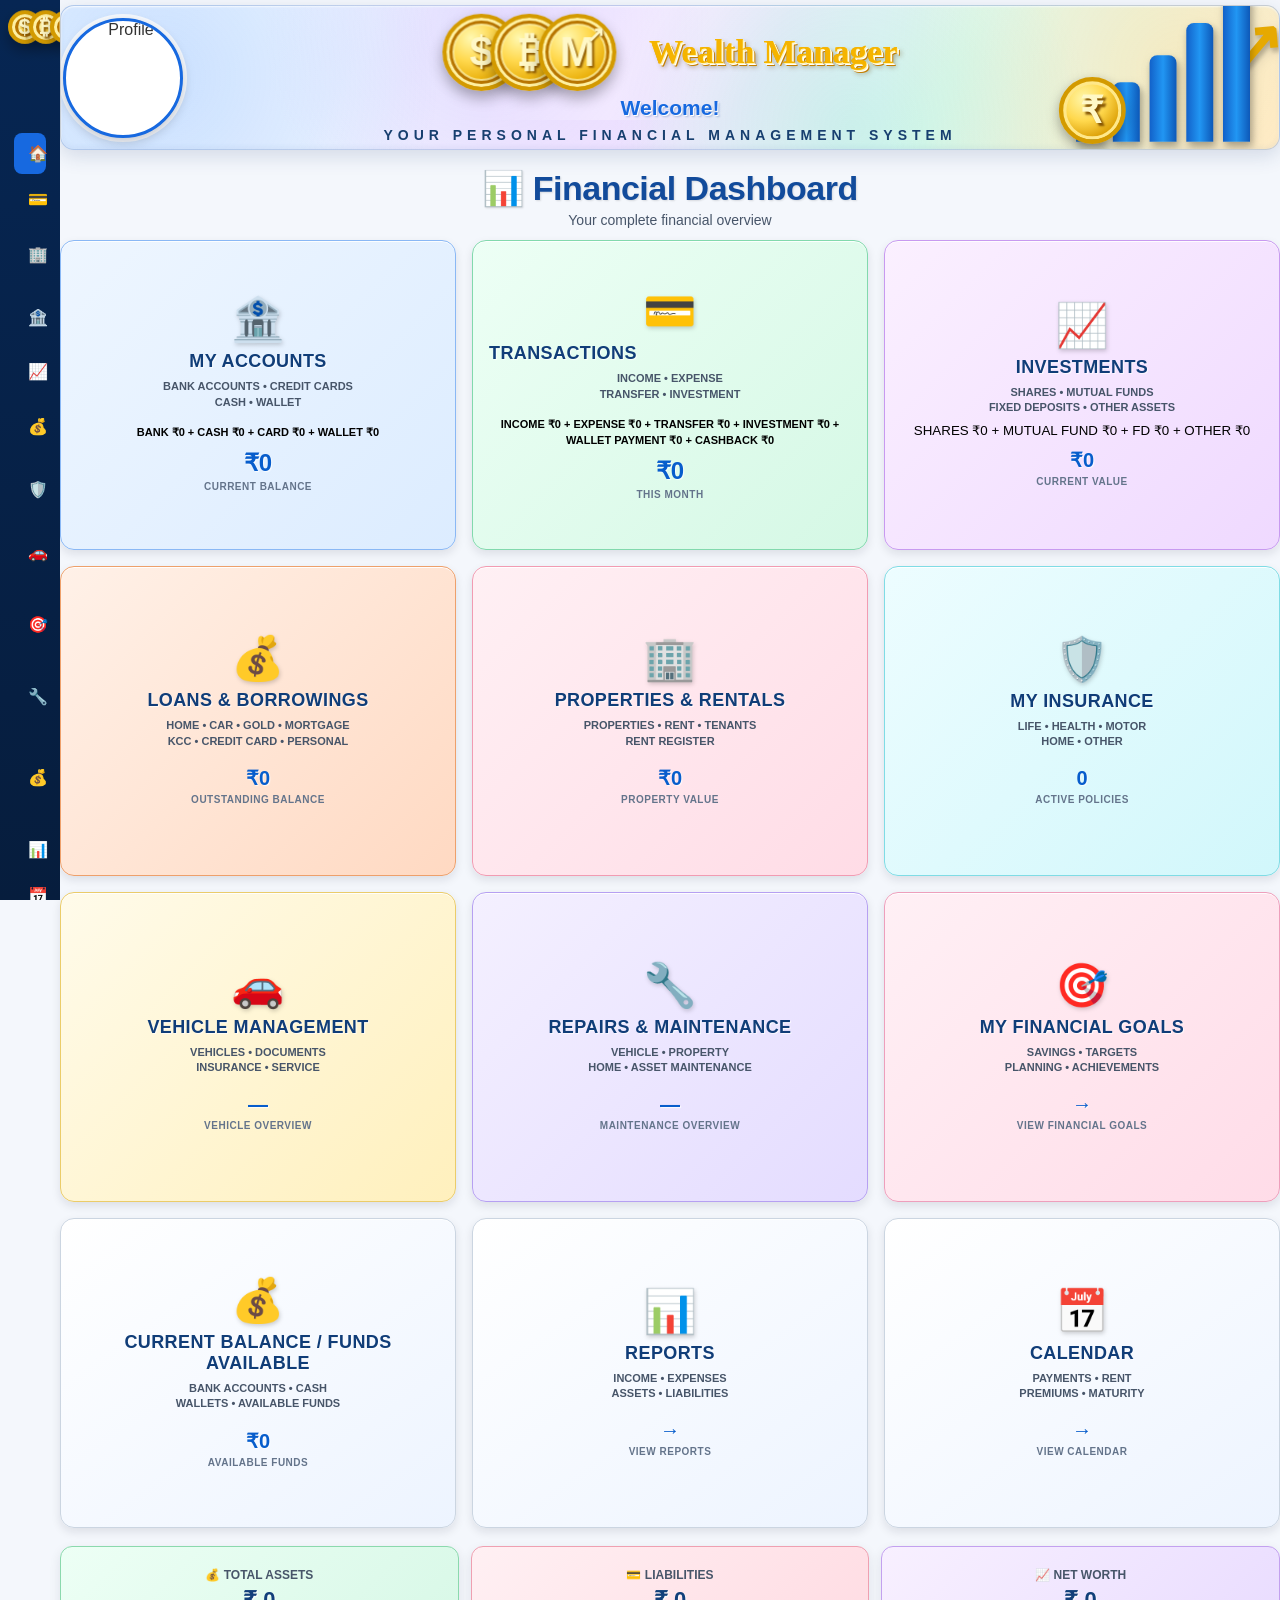
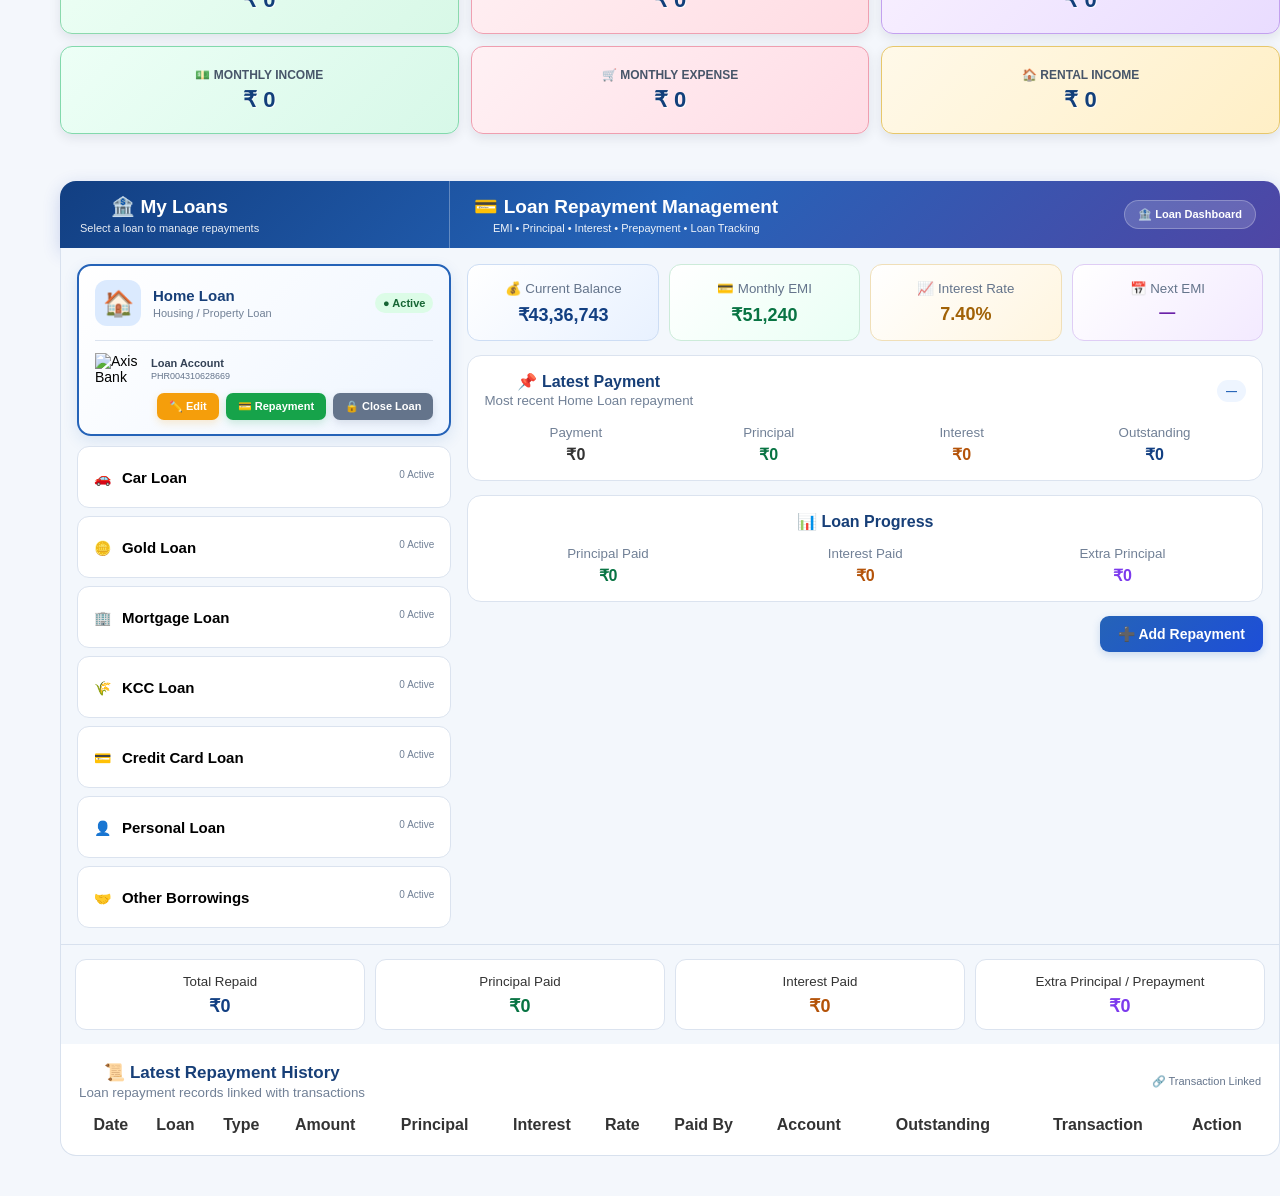
==== commit 06bfb9e7: "Update Account-wise Transactions report" ====
--- a/index.html
+++ b/index.html
@@ -438,14 +438,39 @@
     </button>
 </div>
 
-    <div class="transactions-module-header">
-
-        <div>
-            <h2>💳 Transactions</h2>
-            <p>Income • Expenses • Transfers • Investments</p>
-        </div>
-
-    </div>
+<div class="transactions-module-header"
+     style="display:flex; justify-content:space-between; align-items:center; width:100%;">
+
+    <div>
+        <h2>💳 Transactions</h2>
+        <p>Income • Expenses • Transfers • Investments</p>
+    </div>
+
+    <button
+        type="button"
+        class="view-module-button"
+        data-open-reports
+        data-report-category="transactions"
+        onclick="window.location.href='reports-module/reports.html?category=transactions';"
+        style="
+            display:inline-flex;
+            align-items:center;
+            gap:5px;
+            padding:7px 12px;
+            border:1px solid #2563eb;
+            border-radius:6px;
+            background:#eff6ff;
+            color:#1d4ed8;
+            font-size:12px;
+            font-weight:600;
+            cursor:pointer;
+            white-space:nowrap;
+            margin-left:auto;
+        ">
+        📊 Reports
+    </button>
+
+</div>
 
 <!-- ===============================
    ADD TRANSACTION FORM
@@ -1473,10 +1498,14 @@
 
             <div class="module-big-icon">💳</div>
 
-            <div class="module-card-title">
-                TRANSACTIONS
-            </div>
-
+            <div class="module-card-title"
+     style="display:flex; justify-content:space-between; align-items:center; width:100%;">
+
+    <span>
+        TRANSACTIONS
+    </span>
+
+</div>
             <div class="module-card-subtitle">
                 INCOME • EXPENSE<br>
                 TRANSFER • INVESTMENT
@@ -4366,13 +4395,24 @@
     </div>
 
 
-    <!-- CALENDAR HEADER -->
-
-   <!-- =============================== -->
-<!-- CALENDAR HEADER -->
-<!-- =============================== -->
-
-<div class="section-header loans-section-header">
+
+<!-- ========================================= -->
+<!-- 📅 CALENDAR HEADER -->
+<!-- ========================================= -->
+
+<div
+    class="section-header loans-section-header"
+    style="
+        display:grid;
+        grid-template-columns:1fr auto 1fr;
+        align-items:center;
+        gap:20px;
+    "
+>
+
+    <!-- ========================================= -->
+    <!-- LEFT — CALENDAR TITLE -->
+    <!-- ========================================= -->
 
     <div class="section-title-area">
 
@@ -4387,7 +4427,19 @@
     </div>
 
 
-    <div class="section-header-buttons">
+    <!-- ========================================= -->
+    <!-- CENTER — CALENDAR CONTROLS -->
+    <!-- ========================================= -->
+
+    <div
+        class="section-header-buttons"
+        style="
+            display:flex;
+            justify-content:center;
+            align-items:center;
+            gap:6px;
+        "
+    >
 
         <!-- TODAY -->
 
@@ -4423,6 +4475,49 @@
             Next →
 
         </button>
+
+    </div>
+
+
+    <!-- ========================================= -->
+    <!-- RIGHT — GO TO DATE -->
+    <!-- ========================================= -->
+
+    <div
+        style="
+            display:flex;
+            justify-content:flex-end;
+            align-items:center;
+            gap:8px;
+        "
+    >
+
+        <label
+            for="calendarDateSelector"
+            style="
+                font-weight:700;
+                color:#1e3a8a;
+                white-space:nowrap;
+            "
+        >
+            📅 Go to Date
+        </label>
+
+
+        <input
+            type="date"
+            id="calendarDateSelector"
+            title="Go to any date"
+            style="
+                padding:7px 10px;
+                border:1px solid #94a3b8;
+                border-radius:6px;
+                background:#ffffff;
+                color:#1e3a8a;
+                font-weight:600;
+                cursor:pointer;
+            "
+        >
 
     </div>
 
@@ -12493,7 +12588,7 @@
                 type="button"
                 id="backToFDDashboardButton">
 
-                ← Back to Dashboard
+                ← Back to Investment
 
             </button>
 
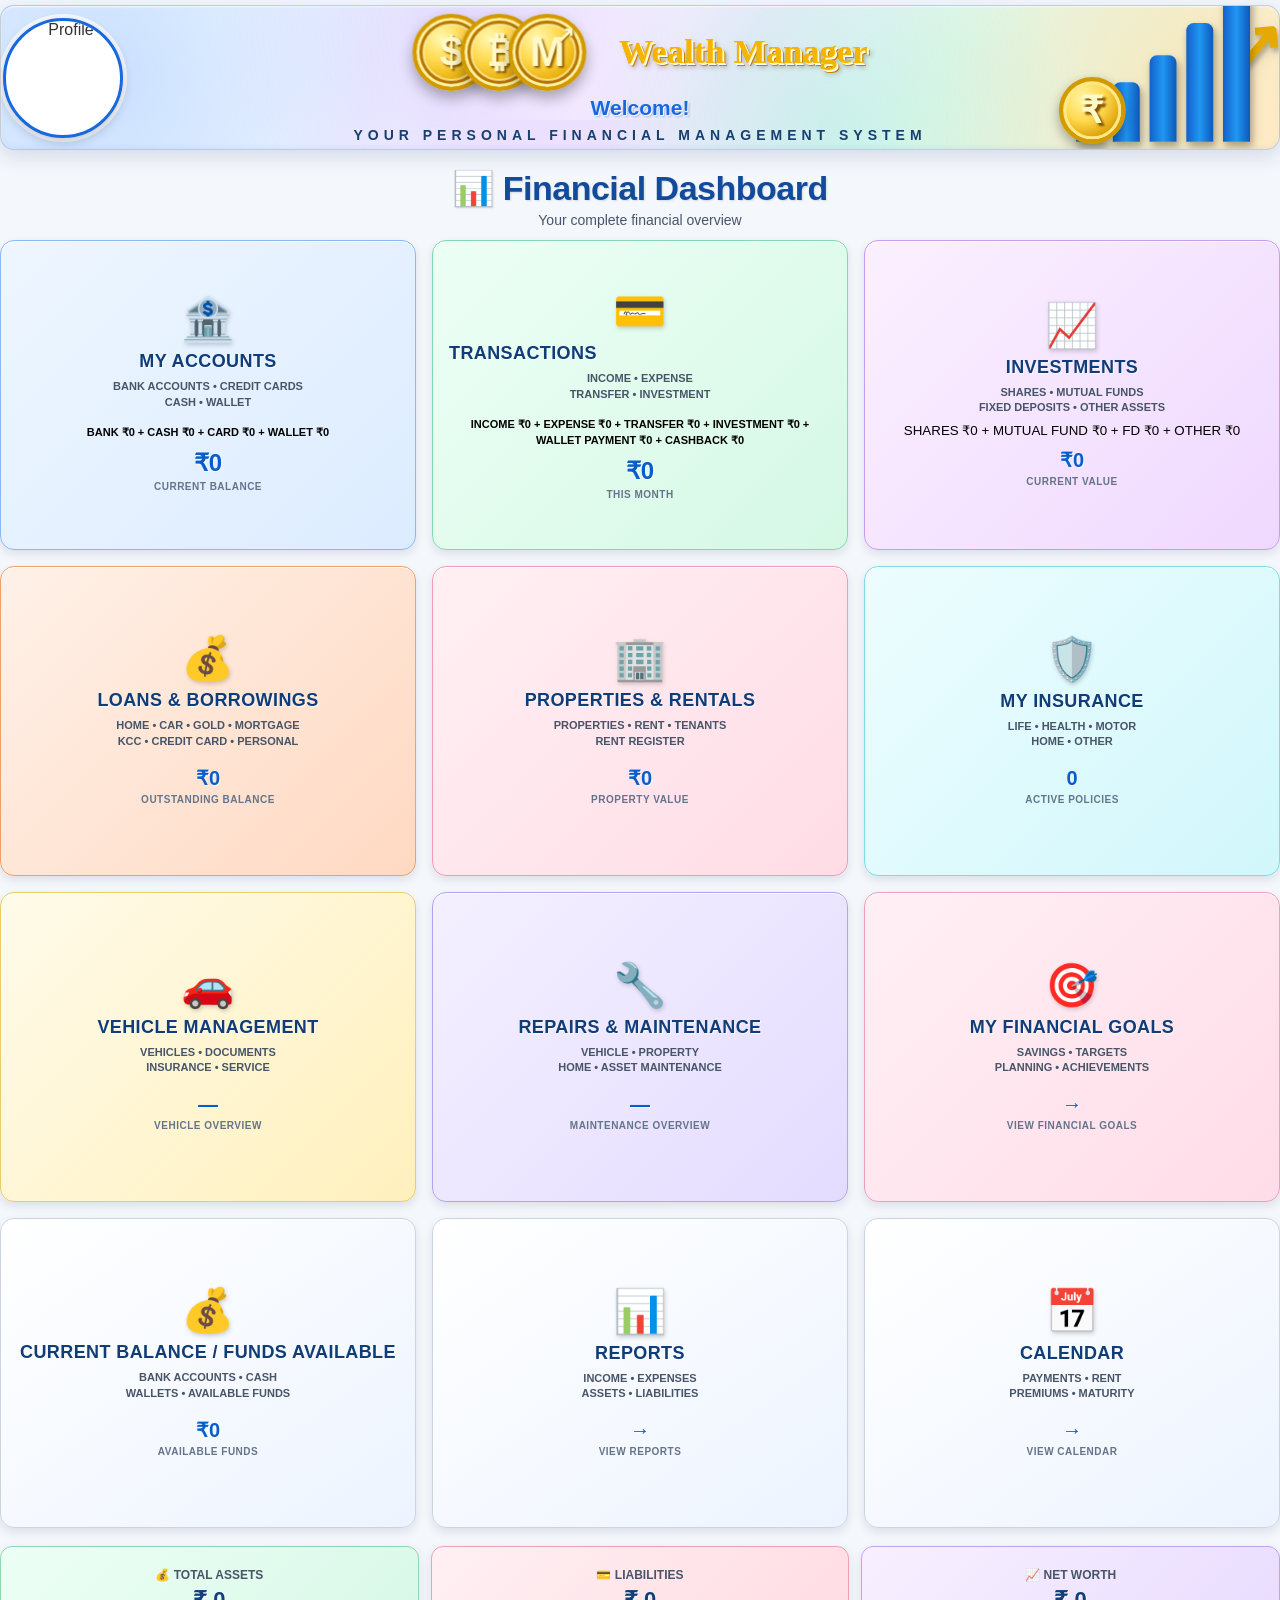
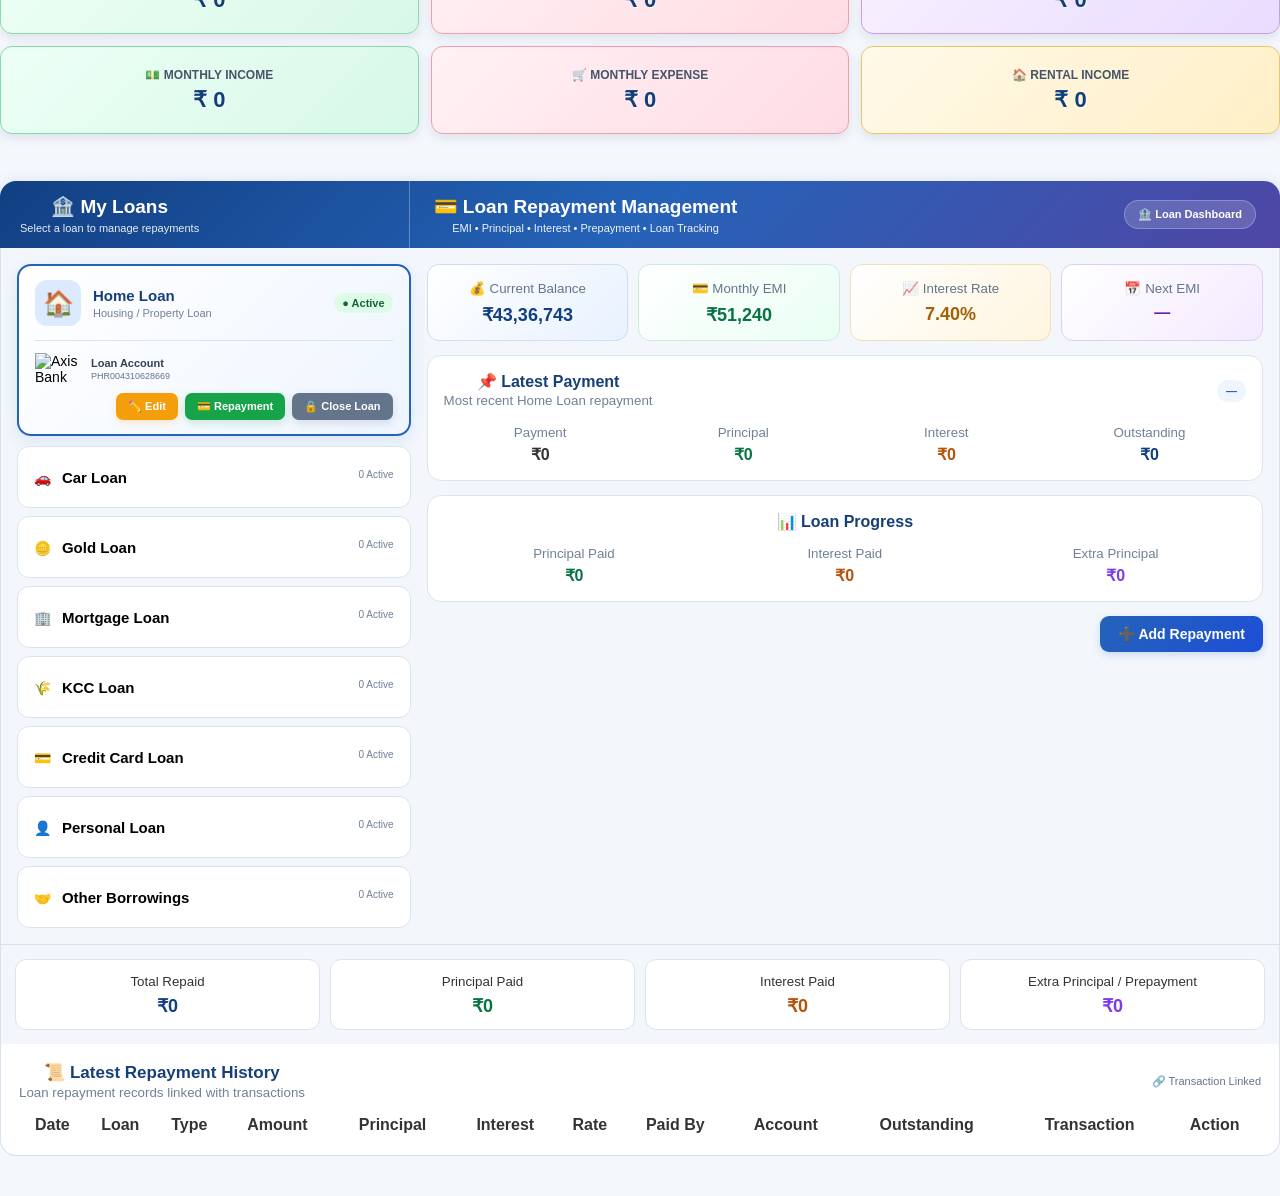
==== commit 65c3972a: "Fix rental income account and transaction balances" ====
--- a/index.html
+++ b/index.html
@@ -11637,6 +11637,22 @@
                 id="rentPaymentDate"
             >
 
+            <!-- ================================= -->
+<!-- RECEIVED IN ACCOUNT -->
+<!-- ================================= -->
+
+<label for="rentReceivedInAccount">
+    Received In Account / Bank
+</label>
+
+<select
+    id="rentReceivedInAccount"
+    required
+>
+    <option value="">
+        -- Select Account / Bank --
+    </option>
+</select>
 
             <label for="rentPaymentMode">
                 Payment Mode
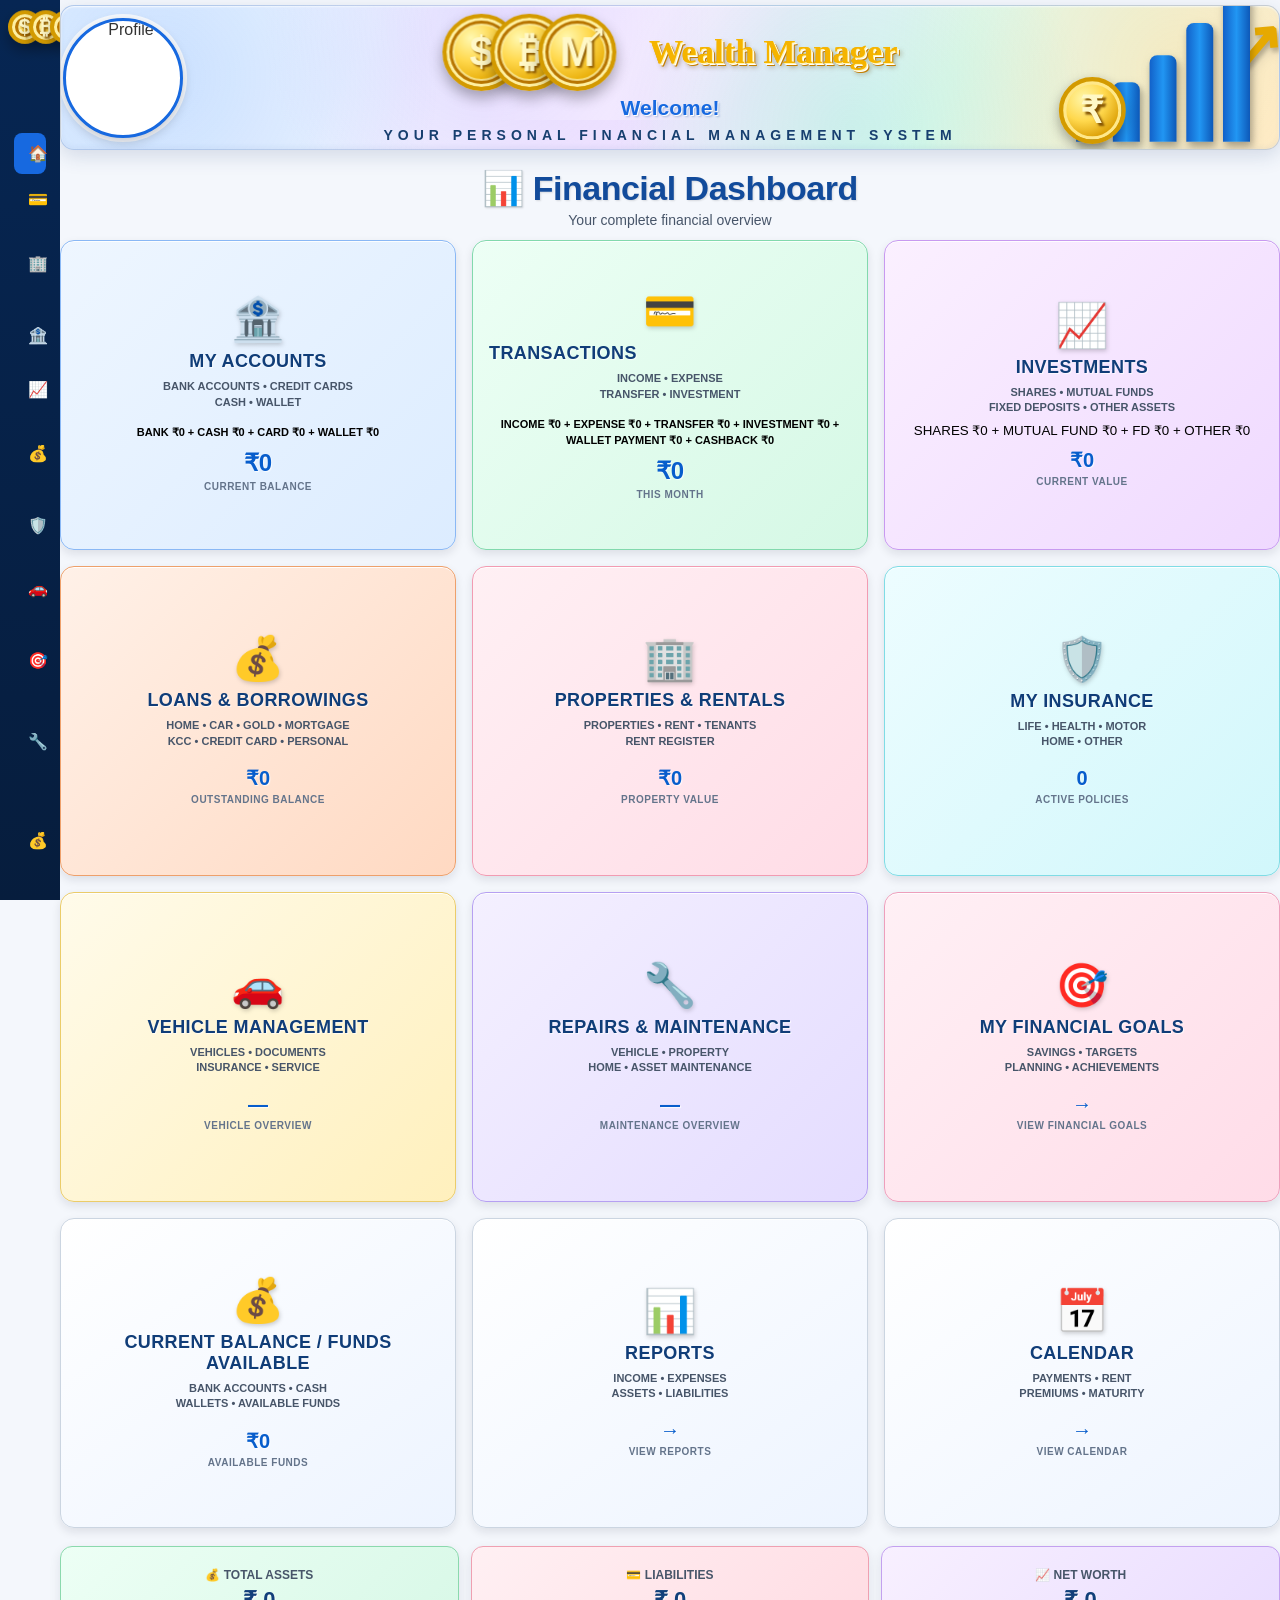
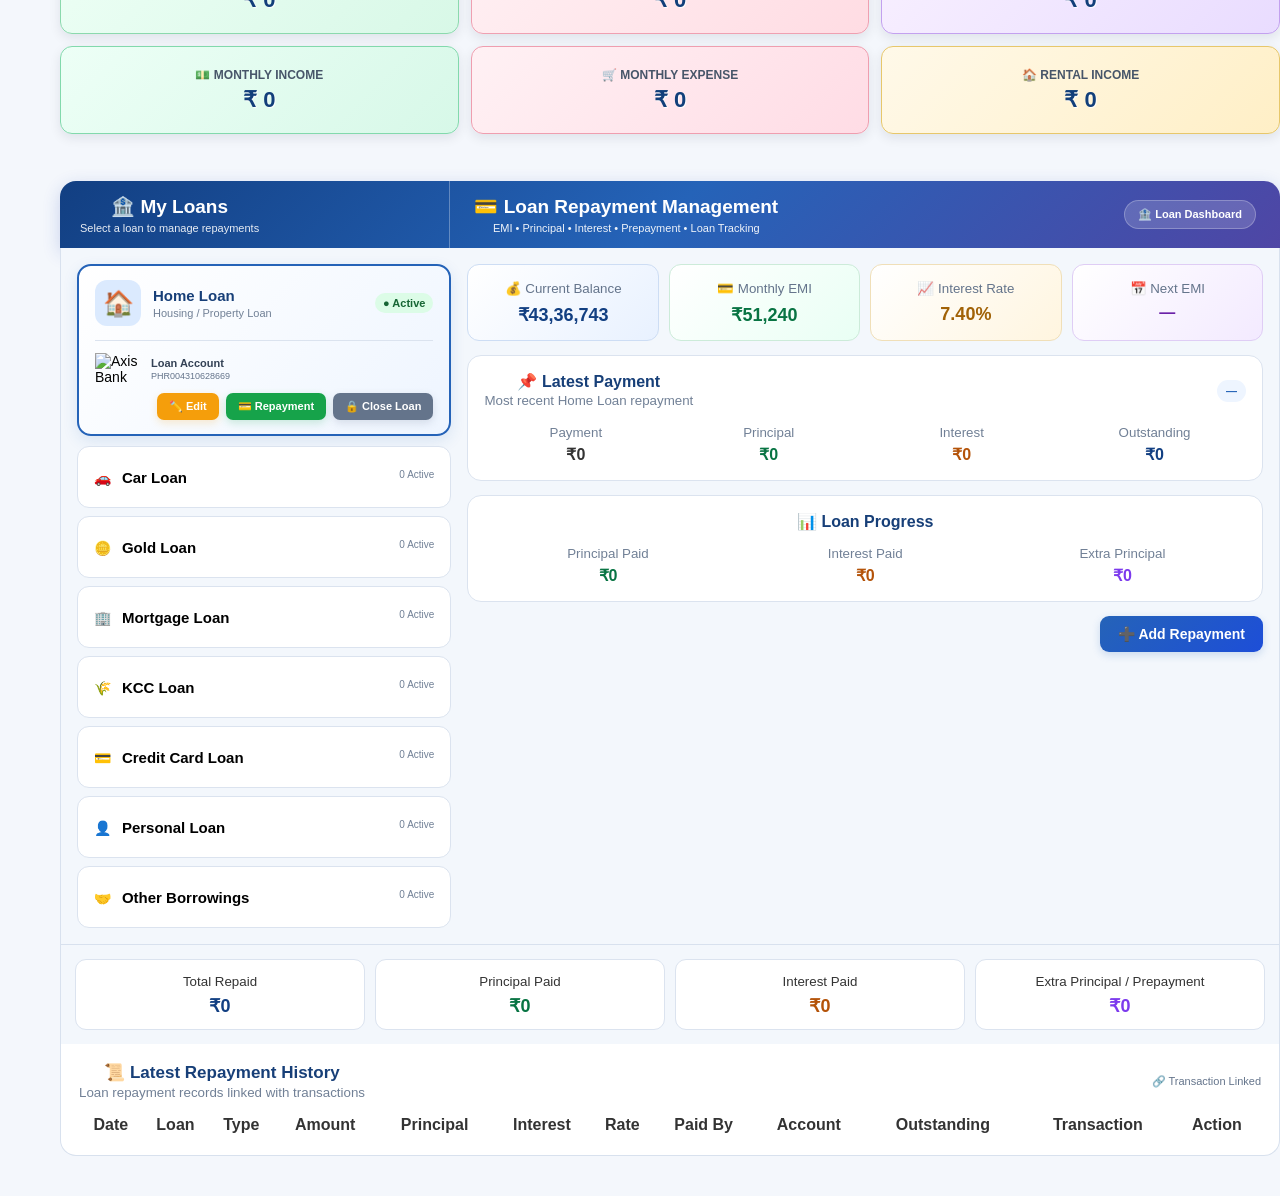
==== commit 93d5130b: "Update mobile layout CSS and HTML" ====
--- a/index.html
+++ b/index.html
@@ -1,6 +1,10 @@
 <!DOCTYPE html>
 <html lang="en">
 <head>
+<meta name="viewport" content="width=device-width, initial-scale=1.0, maximum-scale=1.0, user-scalable=no">
+    <link rel="manifest" href="manifest.json">
+<meta name="theme-color" content="#173b70">
+
     <meta charset="UTF-8">
     <meta name="viewport" content="width=device-width, initial-scale=1.0">
     <title>SBM Wealth Manager</title>
@@ -11637,7 +11641,7 @@
                 id="rentPaymentDate"
             >
 
-            <!-- ================================= -->
+<!-- ================================= -->
 <!-- RECEIVED IN ACCOUNT -->
 <!-- ================================= -->
 
@@ -13552,5 +13556,13 @@
 <script src="https://cdn.jsdelivr.net/npm/chart.js"></script>
 <script type="module" src="js/loans.js"></script>
 <script type="module" src="js/vehicle.js"></script>
+<script>
+  if ("serviceWorker" in navigator) {
+    window.addEventListener("load", () => {
+      navigator.serviceWorker.register("./service-worker.js").catch(() => {});
+    });
+  }
+</script>
+
 </body>
 </html>
--- a/css/style.css
+++ b/css/style.css
@@ -14515,3 +14515,31 @@
         font-size: 16px !important;
     }
 }
+
+* {
+  box-sizing: border-box;
+  max-width: 100%;
+}
+
+html, body {
+  margin: 0;
+  padding: 0;
+  overflow-x: hidden;
+  width: 100%;
+}
+
+img {
+  max-width: 100%;
+  height: auto;
+}
+
+/* जहाँ बटन या हेडर साथ-साथ हैं (जैसे Reports, + Add Account, View All Accounts) */
+.header-row,
+.action-buttons,
+.button-group,
+.card-header {
+  display: flex;
+  flex-wrap: wrap;
+  gap: 8px;
+  align-items: center;
+}
